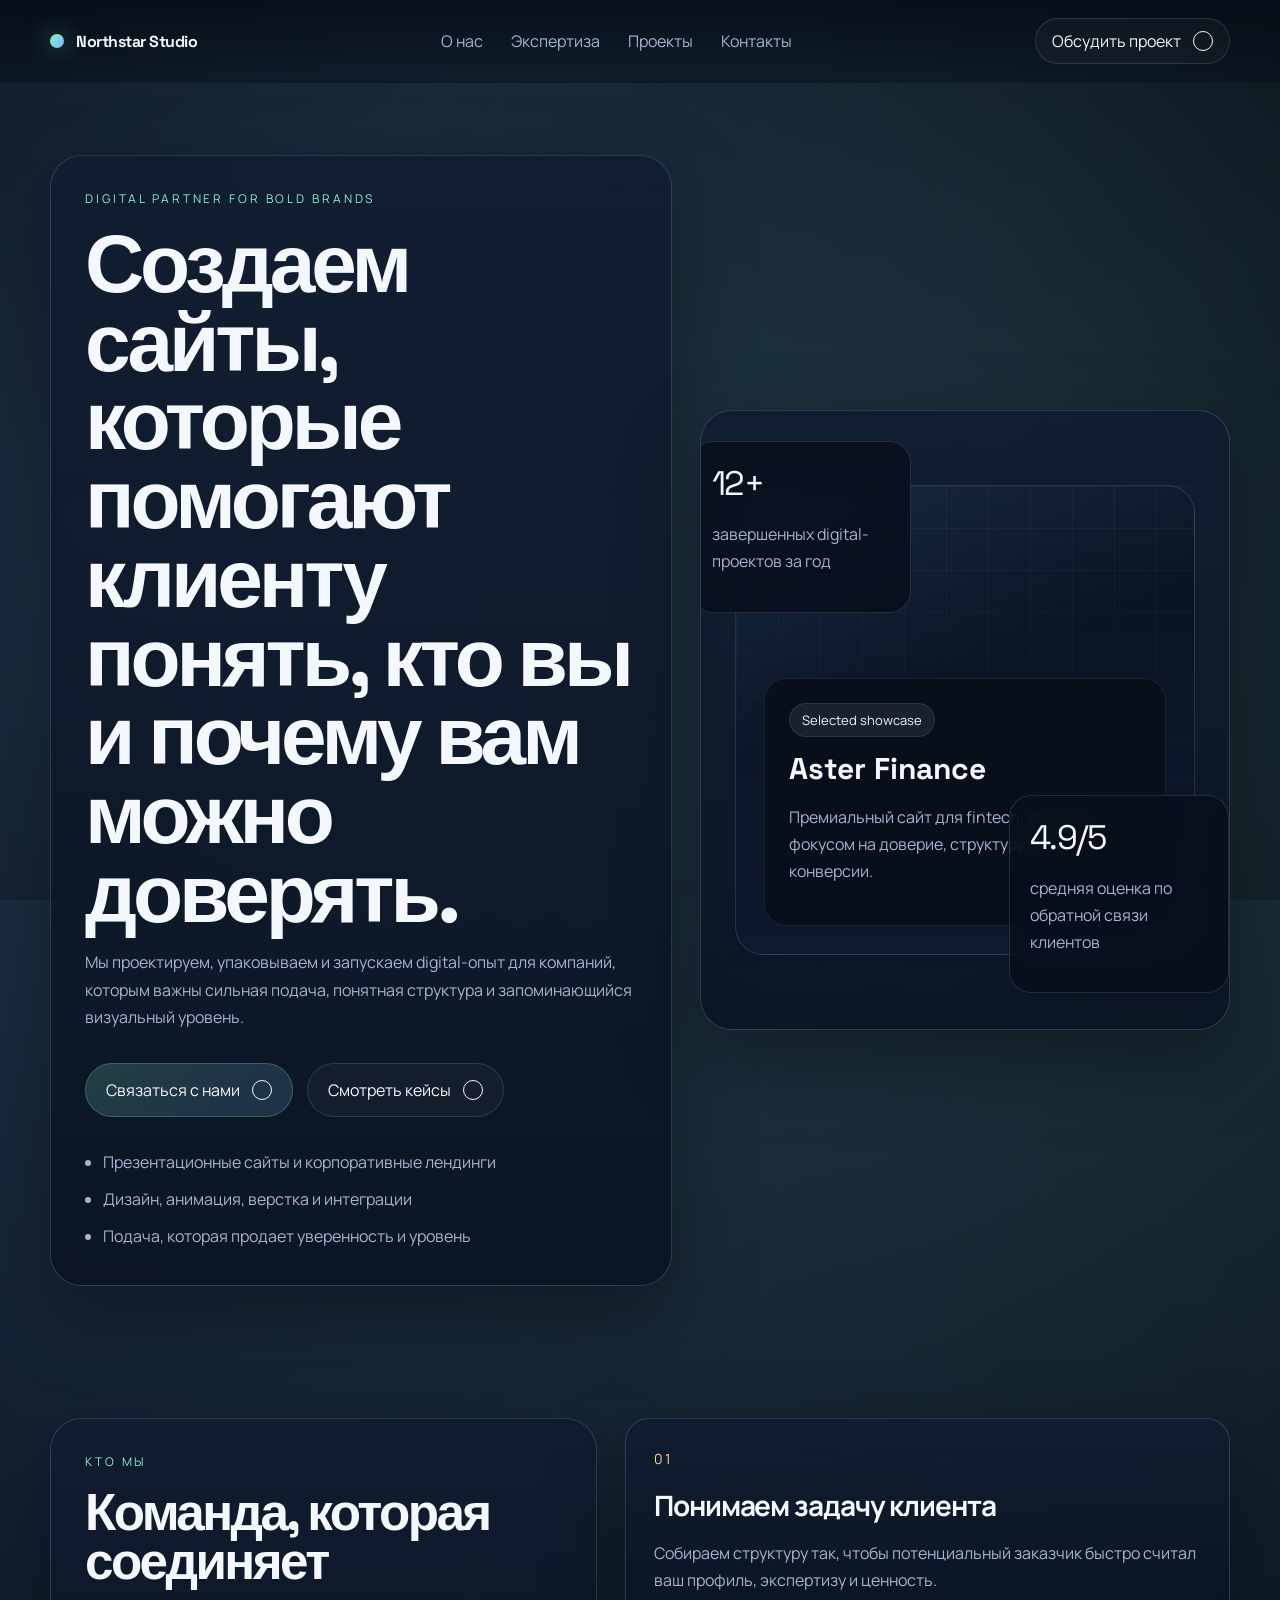
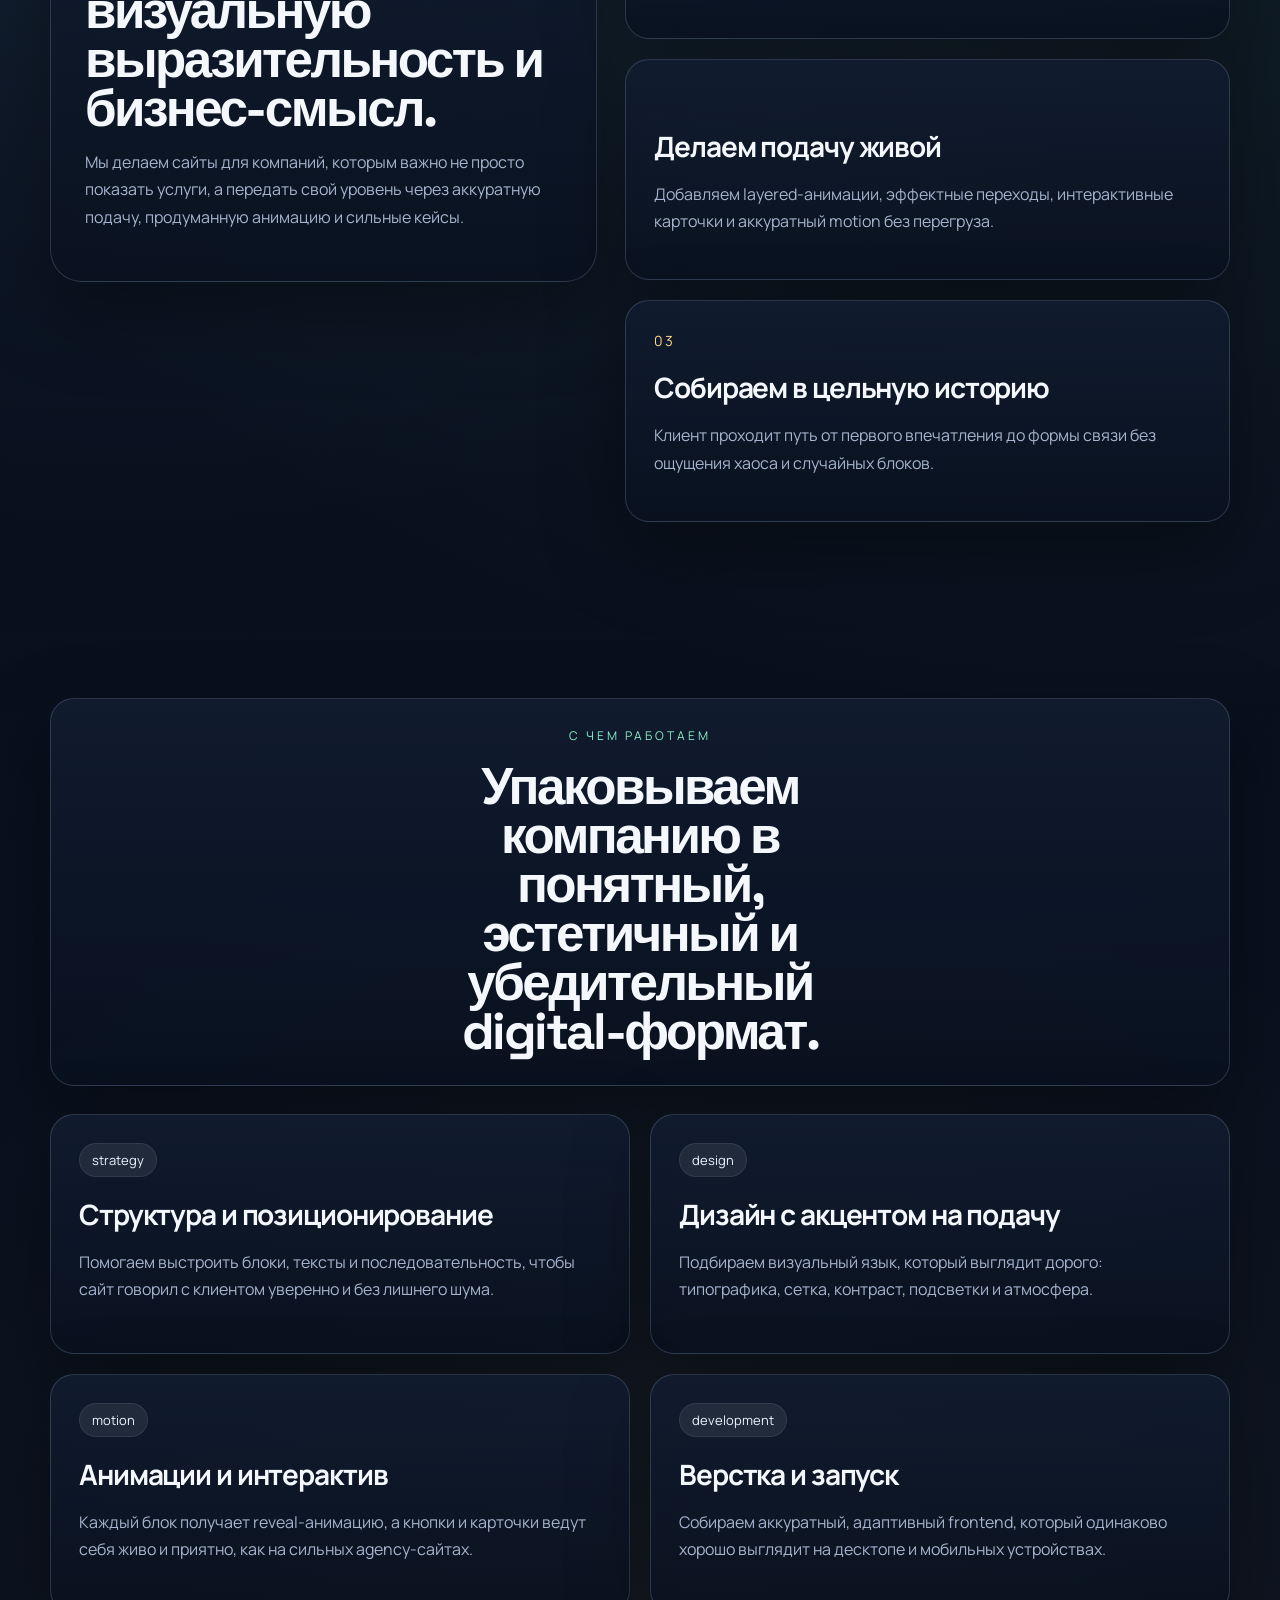
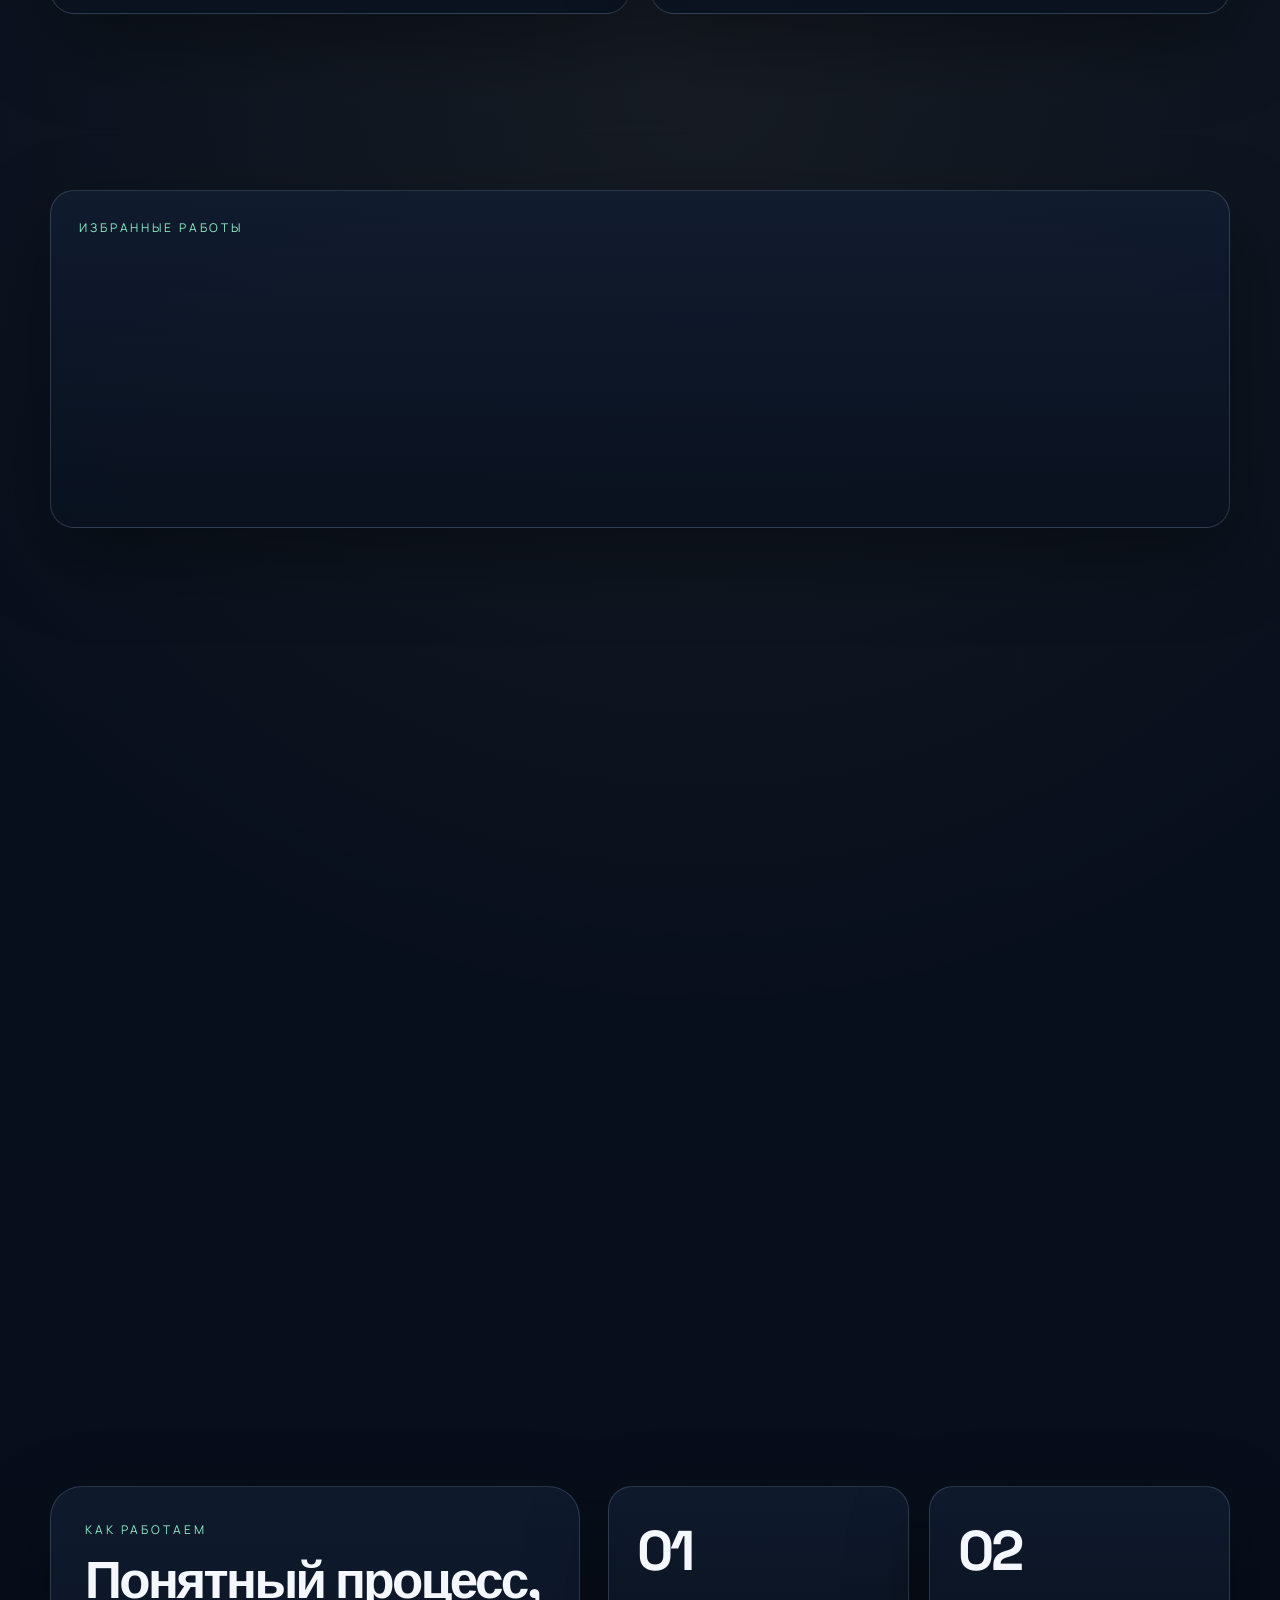
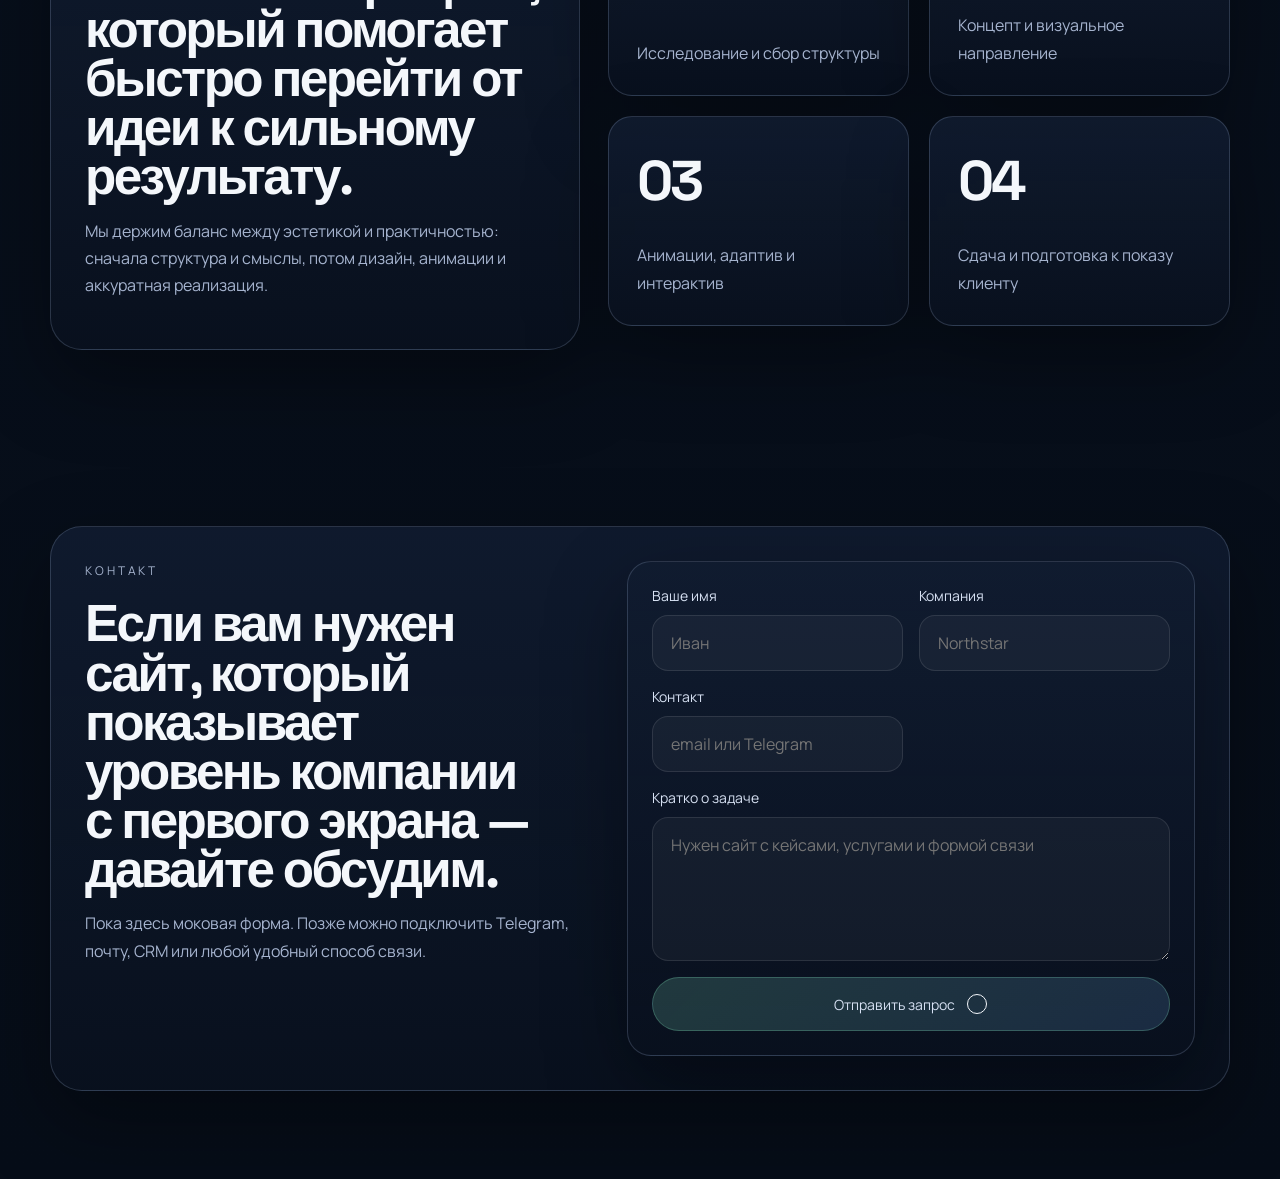
==== index.html @ 5a53875c "Add animated agency landing page" ====
<!doctype html>
<html lang="ru">
  <head>
    <meta charset="UTF-8" />
    <meta name="viewport" content="width=device-width, initial-scale=1.0" />
    <title>Northstar Studio</title>
    <meta
      name="description"
      content="Студия, которая создает сайты и цифровые продукты с упором на эстетику, систему и результат."
    />
    <link rel="preconnect" href="https://fonts.googleapis.com" />
    <link rel="preconnect" href="https://fonts.gstatic.com" crossorigin />
    <link
      href="https://fonts.googleapis.com/css2?family=Manrope:wght@400;500;600;700;800&family=Space+Grotesk:wght@500;700&display=swap"
      rel="stylesheet"
    />
    <link rel="stylesheet" href="styles.css" />
  </head>
  <body>
    <div class="page-shell"></div>

    <header class="site-header">
      <div class="container header-inner">
        <a class="brand" href="#hero">
          <span class="brand-mark"></span>
          <span class="brand-text">Northstar Studio</span>
        </a>

        <nav class="header-nav">
          <a href="#about">О нас</a>
          <a href="#services">Экспертиза</a>
          <a href="#projects">Проекты</a>
          <a href="#contact">Контакты</a>
        </nav>

        <a class="button button-secondary button-small" href="#contact">
          <span>Обсудить проект</span>
          <i aria-hidden="true"></i>
        </a>
      </div>
    </header>

    <main>
      <section class="hero section reveal-section" id="hero">
        <div class="container hero-grid">
          <div class="hero-copy reveal-card">
            <p class="eyebrow reveal-item">digital partner for bold brands</p>
            <h1 class="hero-title reveal-item">
              Создаем сайты, которые помогают клиенту понять, кто вы и почему
              вам можно доверять.
            </h1>
            <p class="hero-text reveal-item">
              Мы проектируем, упаковываем и запускаем digital-опыт для компаний,
              которым важны сильная подача, понятная структура и запоминающийся
              визуальный уровень.
            </p>

            <div class="hero-actions reveal-item">
              <a class="button button-primary" href="#contact">
                <span>Связаться с нами</span>
                <i aria-hidden="true"></i>
              </a>
              <a class="button button-ghost" href="#projects">
                <span>Смотреть кейсы</span>
                <i aria-hidden="true"></i>
              </a>
            </div>

            <ul class="hero-points reveal-item">
              <li>Презентационные сайты и корпоративные лендинги</li>
              <li>Дизайн, анимация, верстка и интеграции</li>
              <li>Подача, которая продает уверенность и уровень</li>
            </ul>
          </div>

          <div class="hero-visual reveal-card">
            <div class="visual-frame visual-main reveal-item floating-card">
              <div class="visual-grid"></div>
              <div class="visual-content">
                <span class="visual-chip">Selected showcase</span>
                <h2>Aster Finance</h2>
                <p>
                  Премиальный сайт для fintech-команды с фокусом на доверие,
                  структуру и рост конверсии.
                </p>
              </div>
            </div>

            <div class="visual-float float-top reveal-item">
              <span>12+</span>
              <p>завершенных digital-проектов за год</p>
            </div>

            <div class="visual-float float-bottom reveal-item">
              <span>4.9/5</span>
              <p>средняя оценка по обратной связи клиентов</p>
            </div>
          </div>
        </div>
      </section>

      <section class="section reveal-section" id="about">
        <div class="container split-section">
          <div class="section-intro reveal-card sticky-card">
            <p class="eyebrow reveal-item">кто мы</p>
            <h2 class="section-title reveal-item">
              Команда, которая соединяет визуальную выразительность и
              бизнес-смысл.
            </h2>
            <p class="section-text reveal-item">
              Мы делаем сайты для компаний, которым важно не просто показать
              услуги, а передать свой уровень через аккуратную подачу,
              продуманную анимацию и сильные кейсы.
            </p>
          </div>

          <div class="stack-list">
            <article class="info-card reveal-card">
              <span class="card-index reveal-item">01</span>
              <h3 class="reveal-item">Понимаем задачу клиента</h3>
              <p class="reveal-item">
                Собираем структуру так, чтобы потенциальный заказчик быстро
                считал ваш профиль, экспертизу и ценность.
              </p>
            </article>

            <article class="info-card reveal-card">
              <span class="card-index reveal-item">02</span>
              <h3 class="reveal-item">Делаем подачу живой</h3>
              <p class="reveal-item">
                Добавляем layered-анимации, эффектные переходы, интерактивные
                карточки и аккуратный motion без перегруза.
              </p>
            </article>

            <article class="info-card reveal-card">
              <span class="card-index reveal-item">03</span>
              <h3 class="reveal-item">Собираем в цельную историю</h3>
              <p class="reveal-item">
                Клиент проходит путь от первого впечатления до формы связи без
                ощущения хаоса и случайных блоков.
              </p>
            </article>
          </div>
        </div>
      </section>

      <section class="section reveal-section" id="services">
        <div class="container">
          <div class="section-heading reveal-card centered-heading">
            <p class="eyebrow reveal-item">с чем работаем</p>
            <h2 class="section-title reveal-item">
              Упаковываем компанию в понятный, эстетичный и убедительный
              digital-формат.
            </h2>
          </div>

          <div class="service-grid">
            <article class="service-card reveal-card">
              <span class="service-tag reveal-item">strategy</span>
              <h3 class="reveal-item">Структура и позиционирование</h3>
              <p class="reveal-item">
                Помогаем выстроить блоки, тексты и последовательность, чтобы
                сайт говорил с клиентом уверенно и без лишнего шума.
              </p>
            </article>

            <article class="service-card reveal-card">
              <span class="service-tag reveal-item">design</span>
              <h3 class="reveal-item">Дизайн с акцентом на подачу</h3>
              <p class="reveal-item">
                Подбираем визуальный язык, который выглядит дорого: типографика,
                сетка, контраст, подсветки и атмосфера.
              </p>
            </article>

            <article class="service-card reveal-card">
              <span class="service-tag reveal-item">motion</span>
              <h3 class="reveal-item">Анимации и интерактив</h3>
              <p class="reveal-item">
                Каждый блок получает reveal-анимацию, а кнопки и карточки ведут
                себя живо и приятно, как на сильных agency-сайтах.
              </p>
            </article>

            <article class="service-card reveal-card">
              <span class="service-tag reveal-item">development</span>
              <h3 class="reveal-item">Верстка и запуск</h3>
              <p class="reveal-item">
                Собираем аккуратный, адаптивный frontend, который одинаково
                хорошо выглядит на десктопе и мобильных устройствах.
              </p>
            </article>
          </div>
        </div>
      </section>

      <section class="section reveal-section" id="projects">
        <div class="container">
          <div class="section-heading reveal-card">
            <p class="eyebrow reveal-item">избранные работы</p>
            <h2 class="section-title reveal-item">
              Несколько примеров того, как может выглядеть ваш digital-портрет.
            </h2>
          </div>

          <div class="projects-grid">
            <article class="project-card reveal-card project-large">
              <div class="project-media gradient-a reveal-item">
                <span class="project-badge">Fintech Platform</span>
              </div>
              <div class="project-copy reveal-item">
                <h3>Aster Finance</h3>
                <p>
                  Корпоративный сайт с акцентом на доверие, инвестиционный
                  статус и премиальное восприятие компании.
                </p>
              </div>
            </article>

            <article class="project-card reveal-card">
              <div class="project-media gradient-b reveal-item">
                <span class="project-badge">Industrial Systems</span>
              </div>
              <div class="project-copy reveal-item">
                <h3>Nordline Tech</h3>
                <p>
                  Лендинг для B2B-команды: услуги, стек, кейсы и форма связи в
                  одной чистой структуре.
                </p>
              </div>
            </article>

            <article class="project-card reveal-card">
              <div class="project-media gradient-c reveal-item">
                <span class="project-badge">Creative Production</span>
              </div>
              <div class="project-copy reveal-item">
                <h3>Frame Atelier</h3>
                <p>
                  Сайт-портфолио со ставкой на визуальный ритм, плавные переходы
                  и выразительную подачу работ.
                </p>
              </div>
            </article>
          </div>
        </div>
      </section>

      <section class="section reveal-section" id="process">
        <div class="container metrics-layout">
          <div class="metrics-copy reveal-card">
            <p class="eyebrow reveal-item">как работаем</p>
            <h2 class="section-title reveal-item">
              Понятный процесс, который помогает быстро перейти от идеи к
              сильному результату.
            </h2>
            <p class="section-text reveal-item">
              Мы держим баланс между эстетикой и практичностью: сначала
              структура и смыслы, потом дизайн, анимации и аккуратная
              реализация.
            </p>
          </div>

          <div class="metrics-grid">
            <article class="metric-card reveal-card">
              <strong class="reveal-item">01</strong>
              <span class="reveal-item">Исследование и сбор структуры</span>
            </article>
            <article class="metric-card reveal-card">
              <strong class="reveal-item">02</strong>
              <span class="reveal-item">Концепт и визуальное направление</span>
            </article>
            <article class="metric-card reveal-card">
              <strong class="reveal-item">03</strong>
              <span class="reveal-item">Анимации, адаптив и интерактив</span>
            </article>
            <article class="metric-card reveal-card">
              <strong class="reveal-item">04</strong>
              <span class="reveal-item"
                >Сдача и подготовка к показу клиенту</span
              >
            </article>
          </div>
        </div>
      </section>

      <section class="section reveal-section" id="contact">
        <div class="container contact-block reveal-card">
          <div class="contact-copy">
            <p class="eyebrow reveal-item">контакт</p>
            <h2 class="section-title reveal-item">
              Если вам нужен сайт, который показывает уровень компании с первого
              экрана — давайте обсудим.
            </h2>
            <p class="section-text reveal-item">
              Пока здесь моковая форма. Позже можно подключить Telegram, почту,
              CRM или любой удобный способ связи.
            </p>
          </div>

          <form class="contact-form reveal-card">
            <label class="reveal-item">
              <span>Ваше имя</span>
              <input type="text" name="name" placeholder="Иван" />
            </label>

            <label class="reveal-item">
              <span>Компания</span>
              <input type="text" name="company" placeholder="Northstar" />
            </label>

            <label class="reveal-item">
              <span>Контакт</span>
              <input
                type="text"
                name="contact"
                placeholder="email или Telegram"
              />
            </label>

            <label class="reveal-item full-width">
              <span>Кратко о задаче</span>
              <textarea
                name="message"
                rows="5"
                placeholder="Нужен сайт с кейсами, услугами и формой связи"
              ></textarea>
            </label>

            <button
              class="button button-primary full-width reveal-item"
              type="submit"
            >
              <span>Отправить запрос</span>
              <i aria-hidden="true"></i>
            </button>
          </form>
        </div>
      </section>
    </main>

    <script src="script.js"></script>
  </body>
</html>
---- styles.css ----
:root {
  --bg: #09111f;
  --bg-soft: rgba(14, 24, 41, 0.7);
  --panel: rgba(11, 19, 34, 0.78);
  --panel-strong: rgba(13, 24, 43, 0.96);
  --line: rgba(196, 214, 255, 0.14);
  --text: #f4f7fb;
  --muted: #a6b4cf;
  --accent: #8af0c6;
  --accent-2: #79b8ff;
  --accent-3: #ffd58a;
  --shadow: 0 30px 80px rgba(0, 0, 0, 0.35);
  --radius-lg: 32px;
  --radius-md: 24px;
  --radius-sm: 18px;
  --container: 1180px;
  --ease: cubic-bezier(0.22, 1, 0.36, 1);
}

* {
  box-sizing: border-box;
}

html {
  scroll-behavior: smooth;
}

body {
  margin: 0;
  min-width: 320px;
  font-family: "Manrope", sans-serif;
  color: var(--text);
  background:
    radial-gradient(
      circle at 10% 10%,
      rgba(121, 184, 255, 0.18),
      transparent 28%
    ),
    radial-gradient(
      circle at 88% 12%,
      rgba(138, 240, 198, 0.12),
      transparent 30%
    ),
    radial-gradient(
      circle at 55% 55%,
      rgba(255, 213, 138, 0.06),
      transparent 28%
    ),
    linear-gradient(180deg, #050b15 0%, #09111f 42%, #060d18 100%);
}

body::before {
  content: "";
  position: fixed;
  inset: 0;
  pointer-events: none;
  background-image:
    linear-gradient(rgba(255, 255, 255, 0.03) 1px, transparent 1px),
    linear-gradient(90deg, rgba(255, 255, 255, 0.03) 1px, transparent 1px);
  background-size: 64px 64px;
  mask-image: radial-gradient(circle at center, black 35%, transparent 85%);
  opacity: 0.22;
}

.page-shell {
  position: fixed;
  inset: 0;
  pointer-events: none;
  background: radial-gradient(
    circle at center,
    transparent 55%,
    rgba(0, 0, 0, 0.18) 100%
  );
}

a {
  color: inherit;
  text-decoration: none;
}

button,
input,
textarea {
  font: inherit;
}

.container {
  width: min(calc(100% - 40px), var(--container));
  margin: 0 auto;
}

.site-header {
  position: sticky;
  top: 0;
  z-index: 20;
  padding: 18px 0;
  backdrop-filter: blur(18px);
  background: linear-gradient(
    180deg,
    rgba(5, 11, 21, 0.8),
    rgba(5, 11, 21, 0.35)
  );
  border-bottom: 1px solid rgba(255, 255, 255, 0.04);
}

.header-inner {
  display: flex;
  align-items: center;
  justify-content: space-between;
  gap: 18px;
}

.brand {
  display: inline-flex;
  align-items: center;
  gap: 12px;
  font-family: "Space Grotesk", sans-serif;
  font-weight: 700;
  letter-spacing: -0.03em;
}

.brand-mark {
  width: 14px;
  height: 14px;
  border-radius: 50%;
  background: linear-gradient(135deg, var(--accent), var(--accent-2));
  box-shadow: 0 0 24px rgba(138, 240, 198, 0.5);
}

.header-nav {
  display: inline-flex;
  gap: 28px;
  color: var(--muted);
}

.header-nav a {
  transition: color 0.3s ease;
}

.header-nav a:hover {
  color: var(--text);
}

.section {
  padding: 88px 0;
}

.hero {
  padding: 72px 0 44px;
}

.hero-grid,
.split-section,
.metrics-layout,
.contact-block {
  display: grid;
  gap: 28px;
}

.hero-grid {
  grid-template-columns: 1.08fr 0.92fr;
  align-items: center;
}

.hero-copy,
.hero-visual,
.section-intro,
.info-card,
.service-card,
.project-card,
.metrics-copy,
.metric-card,
.contact-block,
.contact-form,
.section-heading {
  position: relative;
  overflow: hidden;
  border: 1px solid var(--line);
  background: linear-gradient(
    180deg,
    rgba(17, 28, 48, 0.88),
    rgba(9, 17, 31, 0.82)
  );
  box-shadow: var(--shadow);
}

.hero-copy,
.hero-visual,
.section-intro,
.metrics-copy {
  padding: 34px;
  border-radius: var(--radius-lg);
}

.section-heading,
.info-card,
.service-card,
.project-card,
.metric-card,
.contact-form {
  border-radius: var(--radius-md);
}

.section-heading,
.info-card,
.service-card,
.metric-card {
  padding: 28px;
}

.section-heading {
  margin-bottom: 28px;
}

.eyebrow {
  margin: 0 0 18px;
  color: var(--accent);
  font-size: 12px;
  text-transform: uppercase;
  letter-spacing: 0.24em;
}

.hero-title,
.section-title {
  margin: 0;
  font-family: "Space Grotesk", sans-serif;
  font-weight: 700;
  letter-spacing: -0.05em;
  line-height: 0.96;
}

.hero-title {
  font-size: clamp(42px, 7vw, 82px);
  max-width: 12ch;
}

.section-title {
  font-size: clamp(30px, 4vw, 52px);
  max-width: 14ch;
}

.hero-text,
.section-text,
.project-copy p,
.service-card p,
.info-card p,
.contact-copy p,
.metric-card span,
.visual-content p,
.visual-float p,
.hero-points li {
  color: var(--muted);
  line-height: 1.7;
}

.hero-actions {
  display: flex;
  flex-wrap: wrap;
  gap: 14px;
  margin: 32px 0;
}

.button {
  position: relative;
  display: inline-flex;
  align-items: center;
  justify-content: center;
  gap: 12px;
  min-height: 54px;
  padding: 0 20px;
  border-radius: 999px;
  border: 1px solid rgba(255, 255, 255, 0.12);
  color: var(--text);
  background: rgba(255, 255, 255, 0.02);
  overflow: hidden;
  transition:
    transform 0.45s var(--ease),
    border-color 0.35s ease,
    background 0.35s ease,
    box-shadow 0.45s ease;
}

.button span,
.button i {
  position: relative;
  z-index: 1;
}

.button i {
  width: 20px;
  height: 20px;
  border-radius: 50%;
  border: 1px solid currentColor;
}

.button::before {
  content: "";
  position: absolute;
  inset: 0;
  background: linear-gradient(
    120deg,
    transparent 12%,
    rgba(255, 255, 255, 0.22) 48%,
    transparent 82%
  );
  transform: translateX(-140%);
  transition: transform 0.75s var(--ease);
}

.button::after {
  content: "";
  position: absolute;
  inset: 1px;
  border-radius: inherit;
  background: radial-gradient(
    circle at top left,
    rgba(255, 255, 255, 0.16),
    transparent 40%
  );
  opacity: 0;
  transition: opacity 0.35s ease;
}

.button:hover {
  transform: translateY(-2px) scale(1.01);
  box-shadow: 0 16px 40px rgba(0, 0, 0, 0.28);
}

.button:hover::before {
  transform: translateX(140%);
}

.button:hover::after {
  opacity: 1;
}

.button-primary {
  border-color: rgba(138, 240, 198, 0.24);
  background: linear-gradient(
    135deg,
    rgba(138, 240, 198, 0.18),
    rgba(121, 184, 255, 0.16)
  );
}

.button-secondary,
.button-ghost {
  background: rgba(255, 255, 255, 0.03);
}

.button-small {
  min-height: 46px;
  padding: 0 16px;
}

.hero-points {
  display: grid;
  gap: 10px;
  margin: 0;
  padding-left: 18px;
}

.hero-visual {
  min-height: 620px;
  display: grid;
  place-items: center;
}

.visual-main {
  position: relative;
  width: min(100%, 500px);
  min-height: 470px;
  padding: 24px;
  border-radius: 28px;
  background:
    linear-gradient(160deg, rgba(121, 184, 255, 0.15), transparent 42%),
    linear-gradient(180deg, rgba(8, 15, 29, 0.74), rgba(15, 26, 47, 0.92));
  border: 1px solid rgba(255, 255, 255, 0.12);
}

.visual-grid {
  position: absolute;
  inset: 0;
  background-image:
    linear-gradient(rgba(255, 255, 255, 0.04) 1px, transparent 1px),
    linear-gradient(90deg, rgba(255, 255, 255, 0.04) 1px, transparent 1px);
  background-size: 42px 42px;
  mask-image: linear-gradient(180deg, rgba(0, 0, 0, 0.96), transparent 92%);
}

.visual-content {
  position: absolute;
  left: 28px;
  right: 28px;
  bottom: 28px;
  padding: 24px;
  border-radius: 22px;
  background: rgba(8, 13, 24, 0.78);
  border: 1px solid rgba(255, 255, 255, 0.08);
  backdrop-filter: blur(16px);
}

.visual-content h2 {
  margin: 12px 0 12px;
  font-size: 30px;
  font-family: "Space Grotesk", sans-serif;
}

.visual-chip,
.service-tag,
.project-badge {
  display: inline-flex;
  align-items: center;
  min-height: 34px;
  padding: 0 12px;
  border-radius: 999px;
  background: rgba(255, 255, 255, 0.08);
  border: 1px solid rgba(255, 255, 255, 0.08);
  color: #ebf5ff;
  font-size: 13px;
}

.visual-float {
  position: absolute;
  width: 220px;
  padding: 20px;
  border-radius: 22px;
  border: 1px solid rgba(255, 255, 255, 0.12);
  background: rgba(8, 14, 27, 0.82);
  backdrop-filter: blur(18px);
}

.visual-float span {
  display: block;
  margin-bottom: 8px;
  font-family: "Space Grotesk", sans-serif;
  font-size: 34px;
  letter-spacing: -0.05em;
}

.float-top {
  top: 30px;
  left: -10px;
}

.float-bottom {
  right: 0;
  bottom: 36px;
}

.floating-card {
  animation: drift 7s ease-in-out infinite;
}

.float-top,
.float-bottom {
  animation: drift 8s ease-in-out infinite;
}

.float-bottom {
  animation-delay: -2.5s;
}

@keyframes drift {
  0%,
  100% {
    transform: translateY(0px);
  }
  50% {
    transform: translateY(-12px);
  }
}

.split-section {
  grid-template-columns: 0.95fr 1.05fr;
  align-items: start;
}

.sticky-card {
  position: sticky;
  top: 110px;
}

.stack-list,
.service-grid,
.projects-grid,
.metrics-grid {
  display: grid;
  gap: 20px;
}

.stack-list,
.metrics-grid {
  grid-template-columns: 1fr;
}

.card-index {
  display: inline-block;
  margin-bottom: 18px;
  color: var(--accent-3);
  font-size: 14px;
  letter-spacing: 0.14em;
}

.info-card h3,
.service-card h3,
.project-copy h3 {
  margin: 0 0 10px;
  font-size: 28px;
  letter-spacing: -0.04em;
}

.centered-heading {
  text-align: center;
}

.centered-heading .section-title {
  margin-inline: auto;
}

.service-grid {
  grid-template-columns: repeat(2, minmax(0, 1fr));
}

.service-card {
  min-height: 240px;
}

.service-tag {
  margin-bottom: 18px;
}

.projects-grid {
  grid-template-columns: 1.2fr 0.8fr 0.8fr;
}

.project-card {
  padding: 18px;
}

.project-large {
  grid-row: span 2;
}

.project-media {
  position: relative;
  min-height: 250px;
  border-radius: 22px;
  border: 1px solid rgba(255, 255, 255, 0.08);
  overflow: hidden;
}

.project-large .project-media {
  min-height: 540px;
}

.project-media::before,
.project-media::after {
  content: "";
  position: absolute;
  border-radius: 50%;
  filter: blur(12px);
}

.project-media::before {
  width: 200px;
  height: 200px;
  top: 12%;
  left: 12%;
  background: rgba(255, 255, 255, 0.18);
}

.project-media::after {
  width: 160px;
  height: 160px;
  right: 8%;
  bottom: 12%;
  background: rgba(255, 255, 255, 0.12);
}

.gradient-a {
  background: linear-gradient(135deg, #254d7b, #1f9d8e 54%, #09111f);
}

.gradient-b {
  background: linear-gradient(135deg, #6b4fbf, #2a436e 56%, #0d1525);
}

.gradient-c {
  background: linear-gradient(135deg, #8b5e34, #934a61 58%, #15111e);
}

.project-badge {
  position: absolute;
  left: 18px;
  bottom: 18px;
}

.project-copy {
  padding: 18px 8px 6px;
}

.metrics-layout {
  grid-template-columns: 0.92fr 1.08fr;
  align-items: start;
}

.metrics-grid {
  grid-template-columns: repeat(2, minmax(0, 1fr));
}

.metric-card {
  min-height: 210px;
  display: flex;
  flex-direction: column;
  justify-content: space-between;
}

.metric-card strong {
  font-family: "Space Grotesk", sans-serif;
  font-size: 56px;
  letter-spacing: -0.05em;
}

.contact-block {
  grid-template-columns: 0.95fr 1.05fr;
  padding: 34px;
  border-radius: var(--radius-lg);
}

.contact-form {
  display: grid;
  grid-template-columns: repeat(2, minmax(0, 1fr));
  gap: 16px;
  padding: 24px;
}

.contact-form label {
  display: grid;
  gap: 10px;
}

.contact-form span {
  color: #d7e1f3;
  font-size: 14px;
}

.contact-form input,
.contact-form textarea {
  width: 100%;
  border: 1px solid rgba(255, 255, 255, 0.1);
  border-radius: 16px;
  padding: 16px 18px;
  color: var(--text);
  background: rgba(255, 255, 255, 0.04);
  outline: none;
  transition:
    border-color 0.25s ease,
    background 0.25s ease,
    transform 0.25s ease;
}

.contact-form input:focus,
.contact-form textarea:focus {
  border-color: rgba(138, 240, 198, 0.42);
  background: rgba(255, 255, 255, 0.06);
  transform: translateY(-1px);
}

.full-width {
  grid-column: 1 / -1;
}

.reveal-card,
.reveal-item {
  opacity: 0;
  transform: translateY(36px) scale(0.985);
  transition:
    opacity 0.9s var(--ease),
    transform 0.9s var(--ease),
    border-color 0.4s ease,
    background 0.4s ease;
}

.reveal-item {
  transition-duration: 1s;
}

.reveal-card.is-visible,
.reveal-item.is-visible {
  opacity: 1;
  transform: translateY(0) scale(1);
}

.reveal-card.is-visible {
  border-color: rgba(196, 214, 255, 0.18);
}

.reveal-card:nth-child(2) {
  transition-delay: 0.08s;
}
.reveal-card:nth-child(3) {
  transition-delay: 0.16s;
}
.reveal-card:nth-child(4) {
  transition-delay: 0.24s;
}

.reveal-section .reveal-item:nth-child(1) {
  transition-delay: 0.04s;
}
.reveal-section .reveal-item:nth-child(2) {
  transition-delay: 0.12s;
}
.reveal-section .reveal-item:nth-child(3) {
  transition-delay: 0.2s;
}
.reveal-section .reveal-item:nth-child(4) {
  transition-delay: 0.28s;
}
.reveal-section .reveal-item:nth-child(5) {
  transition-delay: 0.36s;
}

@media (max-width: 1080px) {
  .hero-grid,
  .split-section,
  .metrics-layout,
  .contact-block,
  .projects-grid {
    grid-template-columns: 1fr;
  }

  .project-large {
    grid-row: auto;
  }

  .project-large .project-media {
    min-height: 340px;
  }

  .sticky-card {
    position: static;
  }
}

@media (max-width: 820px) {
  .header-nav {
    display: none;
  }

  .site-header {
    padding: 14px 0;
  }

  .hero,
  .section {
    padding: 68px 0;
  }

  .hero-copy,
  .hero-visual,
  .section-intro,
  .metrics-copy,
  .contact-block {
    padding: 24px;
  }

  .hero-visual {
    min-height: 520px;
  }

  .float-top,
  .float-bottom {
    position: absolute;
    width: 190px;
  }

  .service-grid,
  .metrics-grid,
  .contact-form {
    grid-template-columns: 1fr;
  }
}

@media (max-width: 560px) {
  .container {
    width: min(calc(100% - 24px), var(--container));
  }

  .brand-text {
    font-size: 14px;
  }

  .button-small {
    display: none;
  }

  .hero-title {
    max-width: none;
    font-size: clamp(38px, 12vw, 64px);
  }

  .section-title {
    max-width: none;
  }

  .hero-visual {
    min-height: 480px;
  }

  .visual-main {
    min-height: 380px;
  }

  .visual-content h2,
  .info-card h3,
  .service-card h3,
  .project-copy h3 {
    font-size: 24px;
  }

  .visual-float {
    width: 170px;
    padding: 16px;
  }

  .visual-float span,
  .metric-card strong {
    font-size: 34px;
  }

  .contact-block {
    padding: 20px;
  }
}
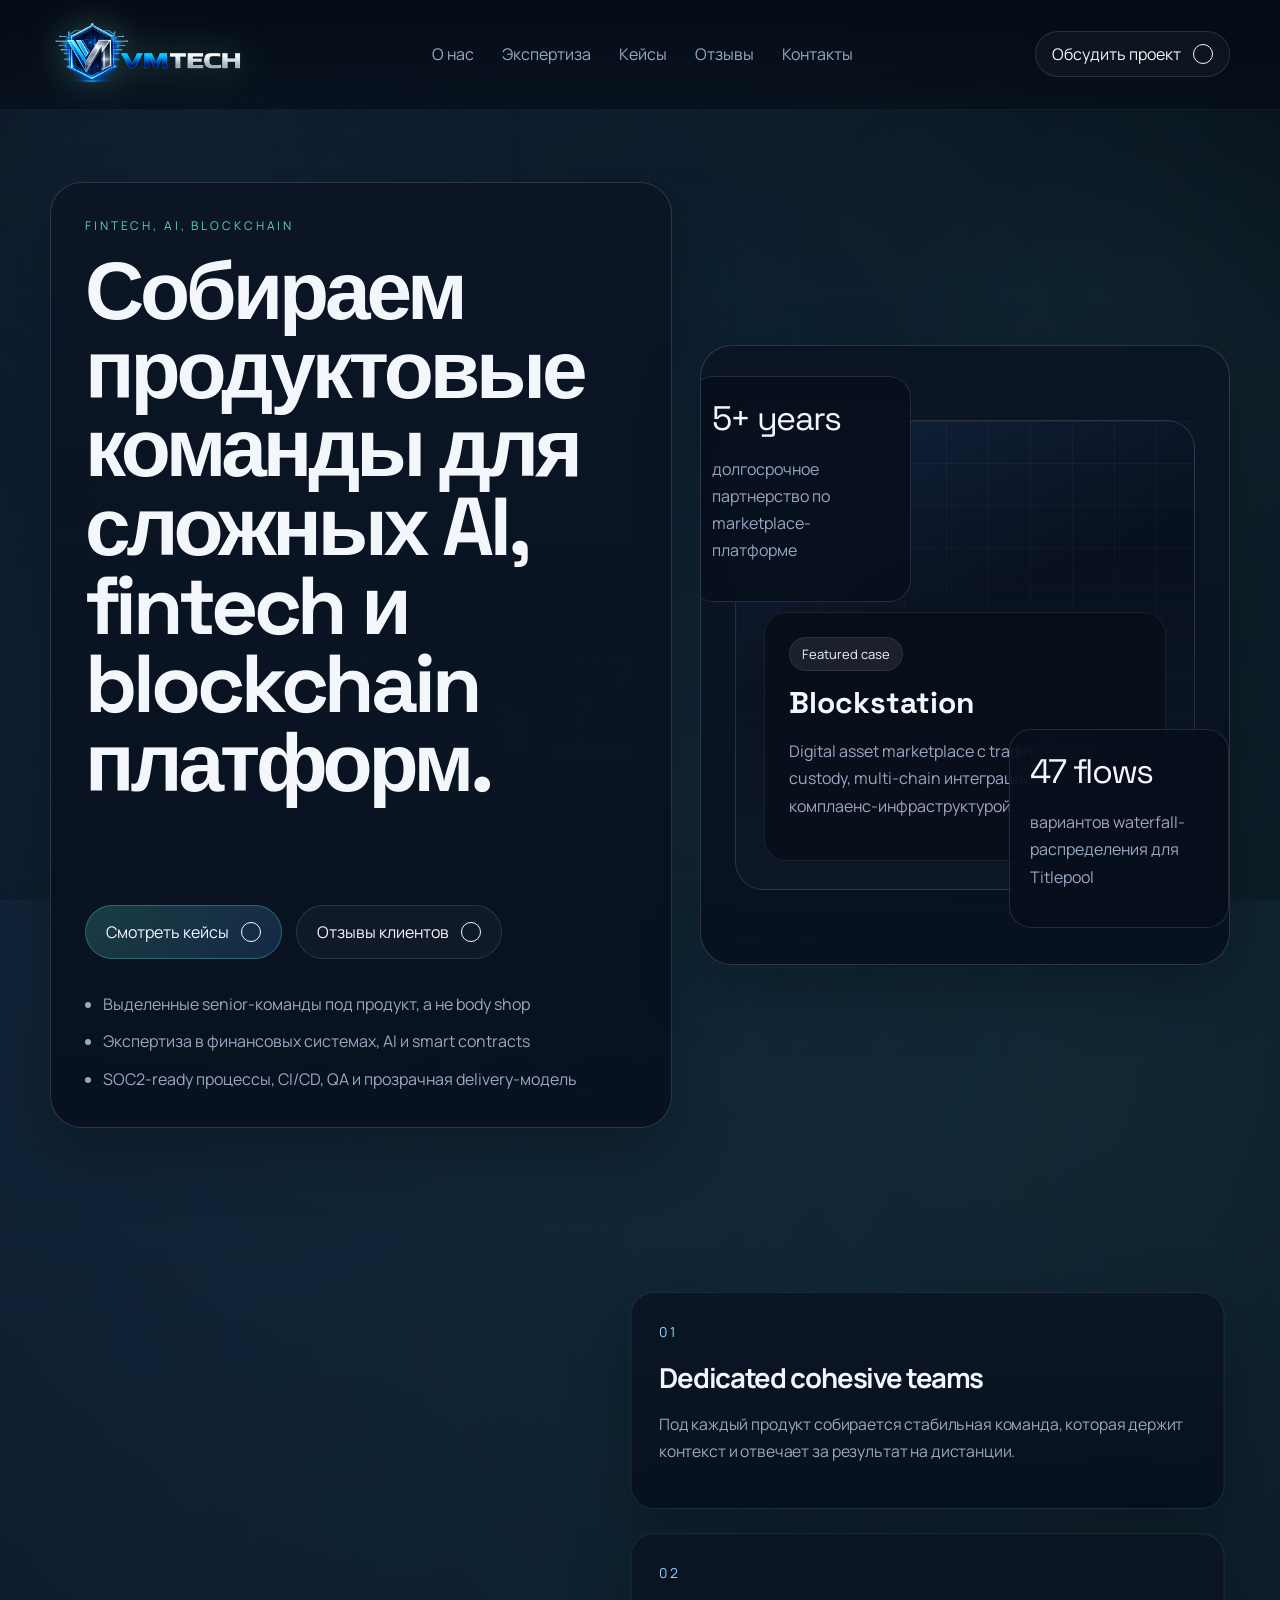
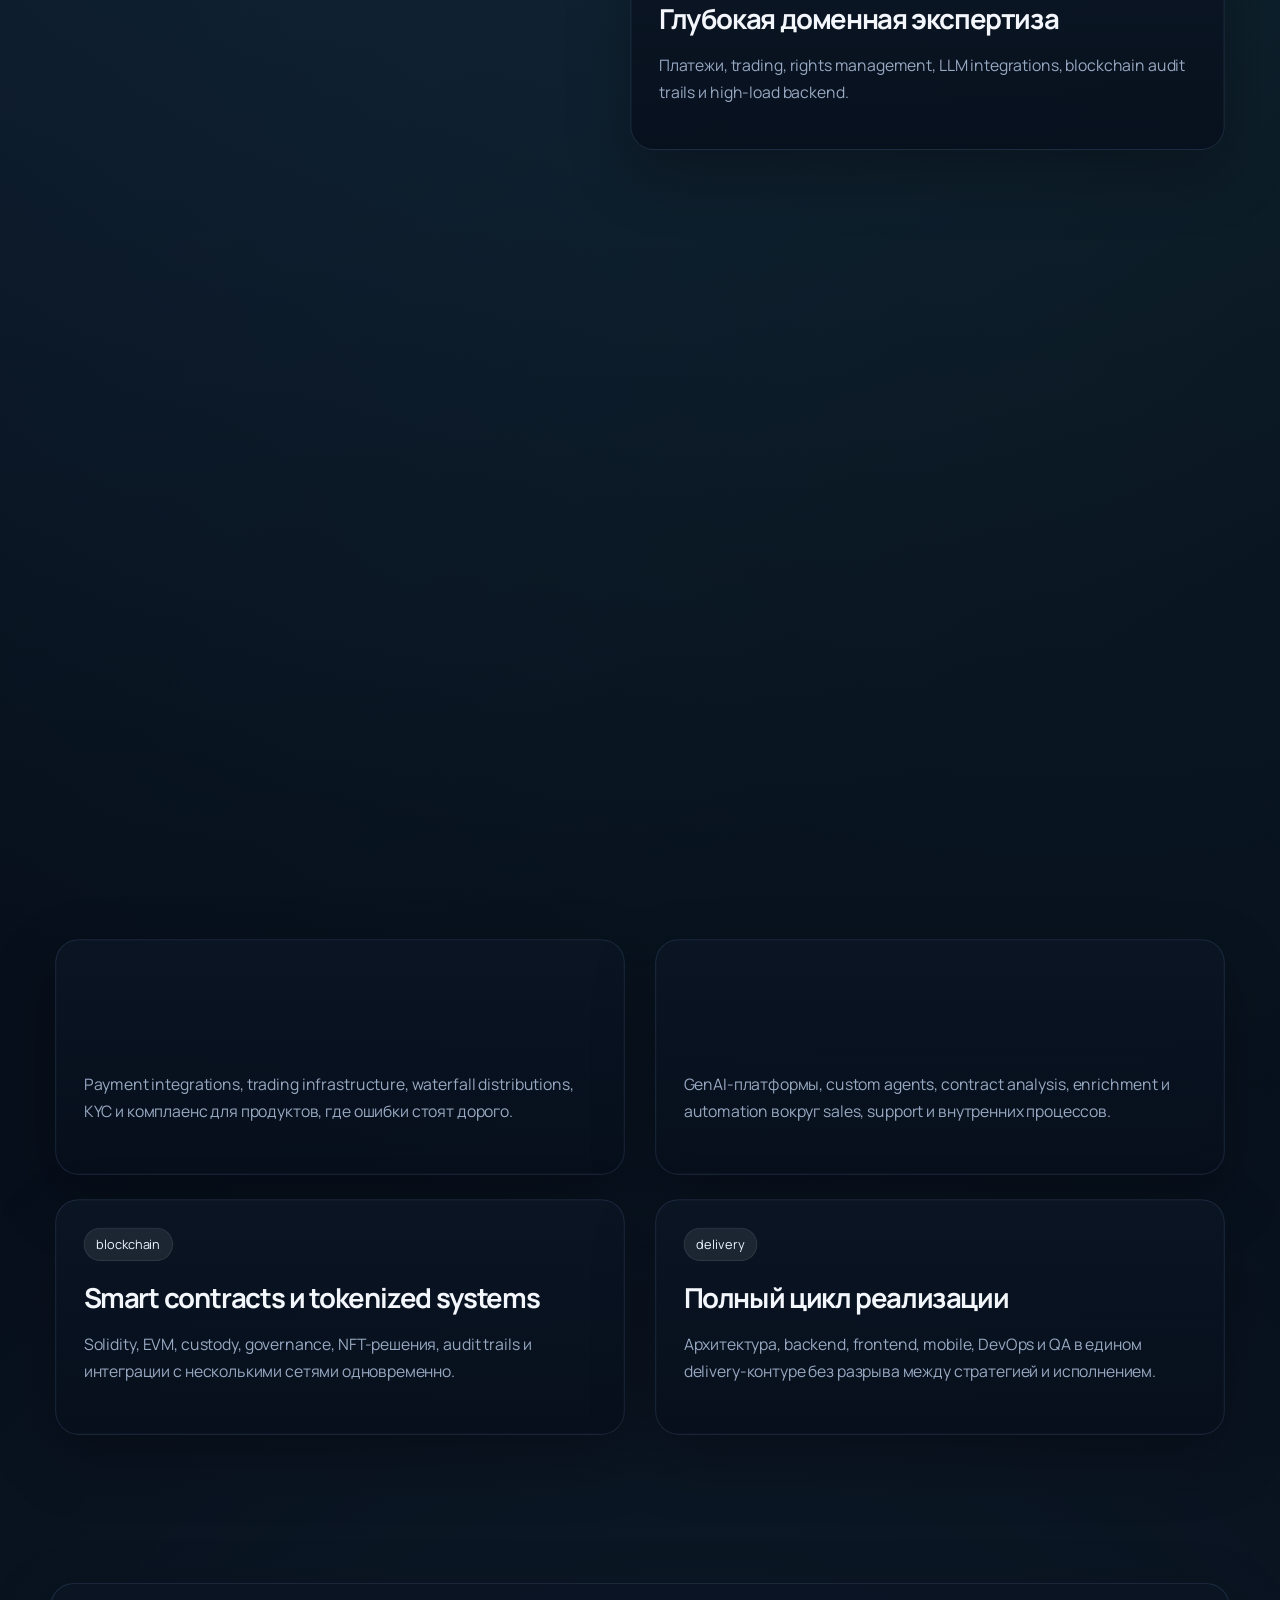
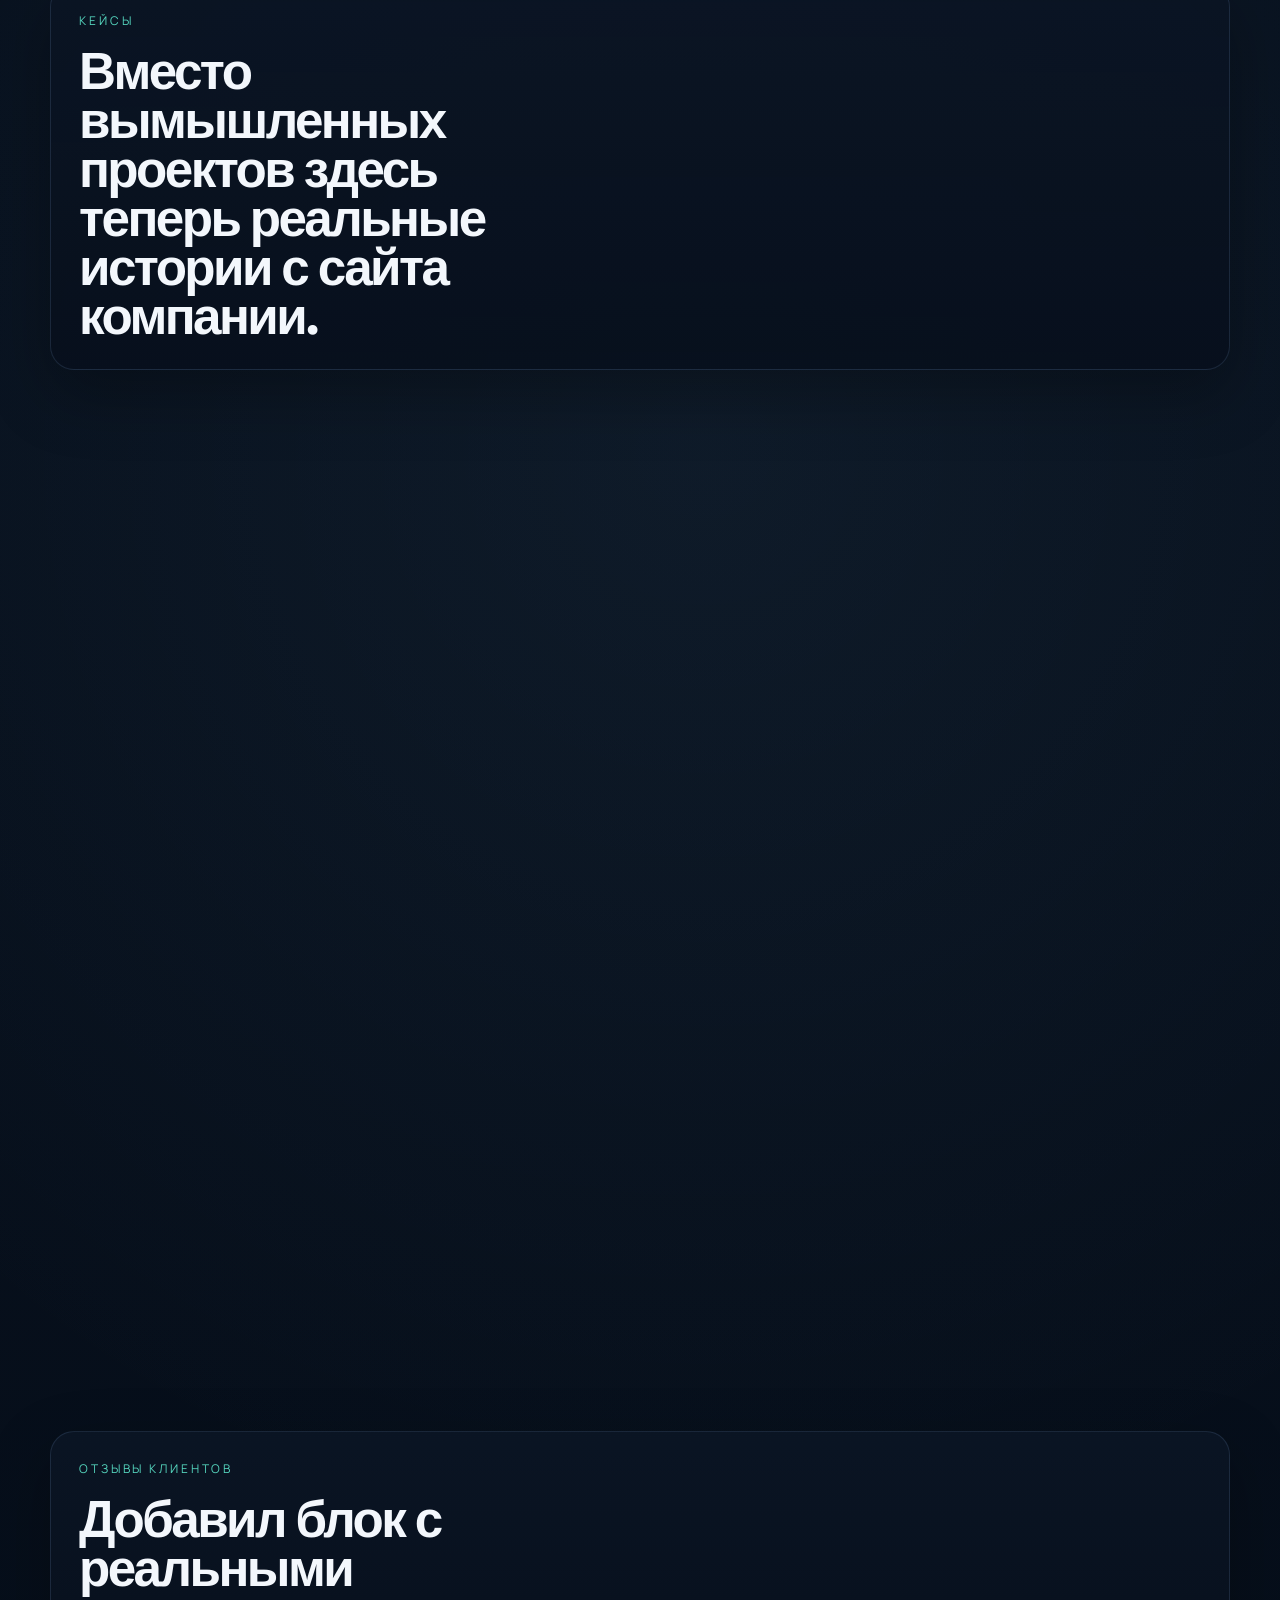
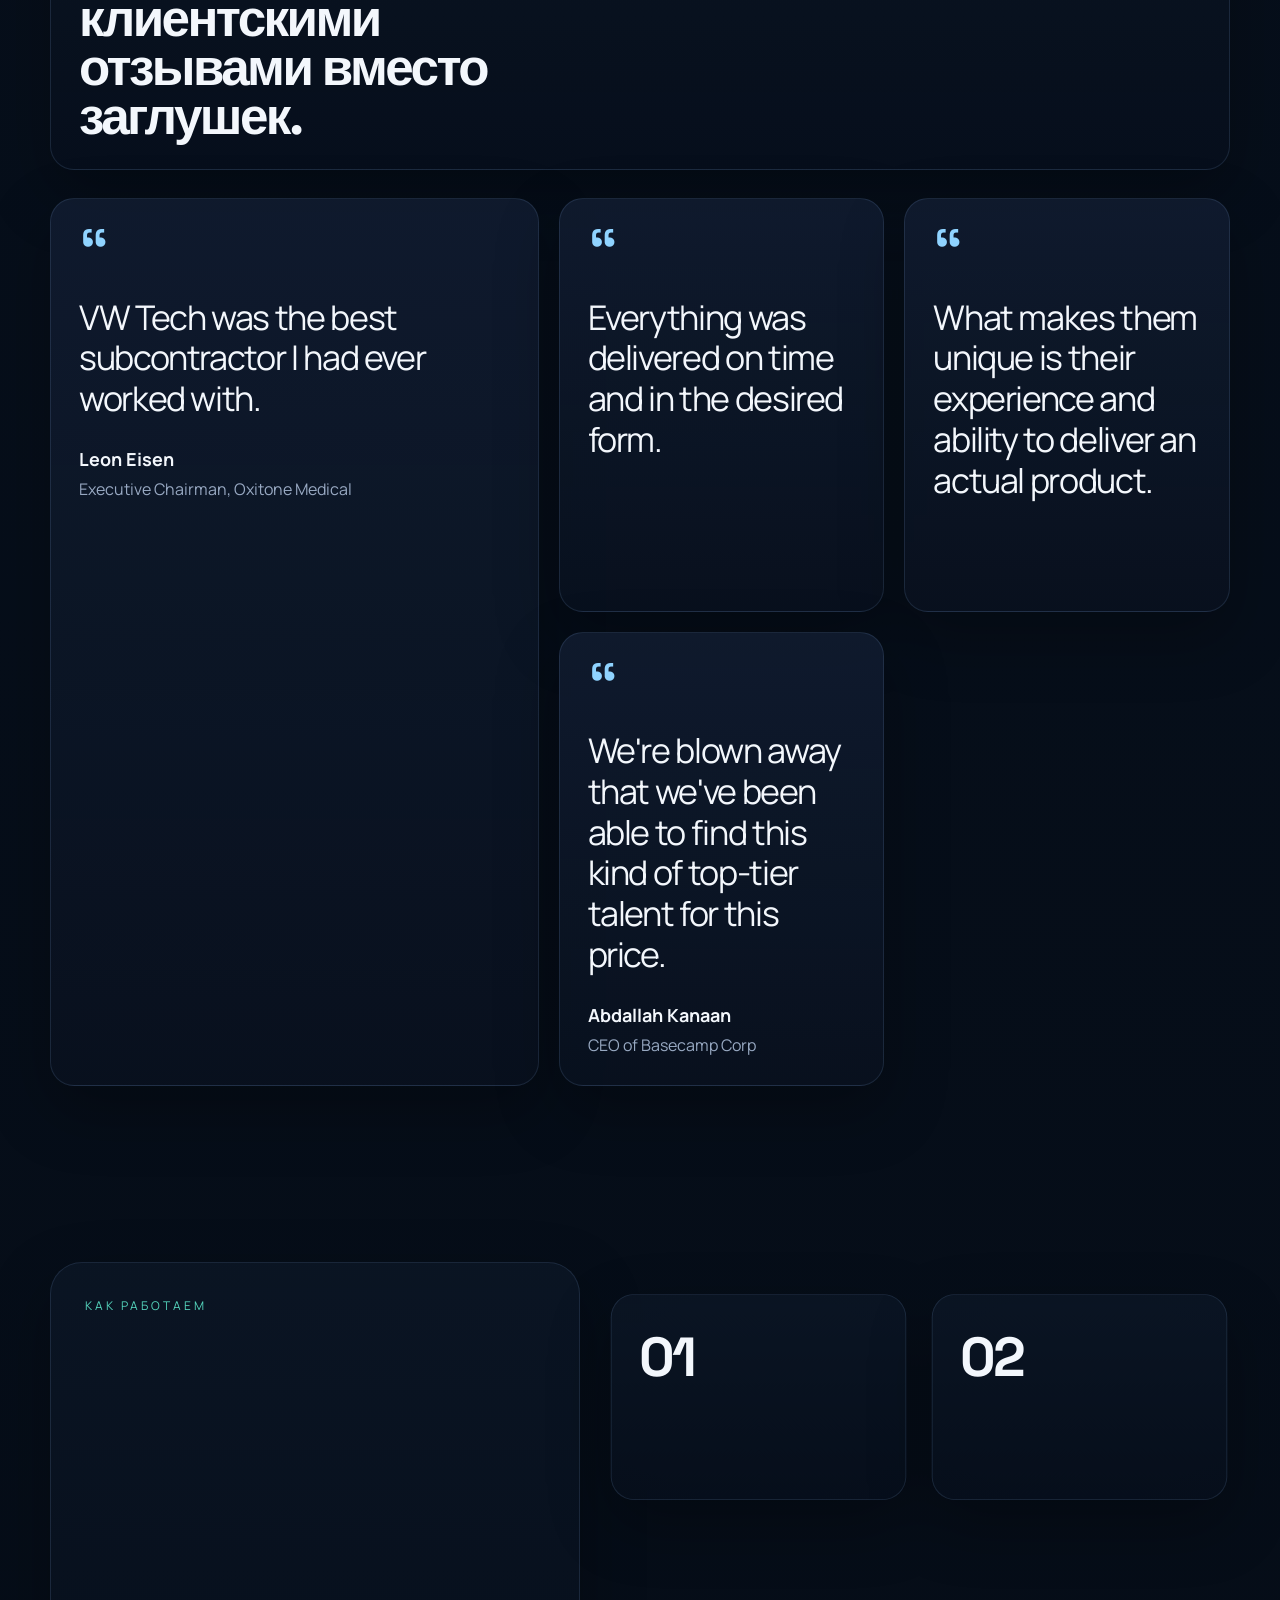
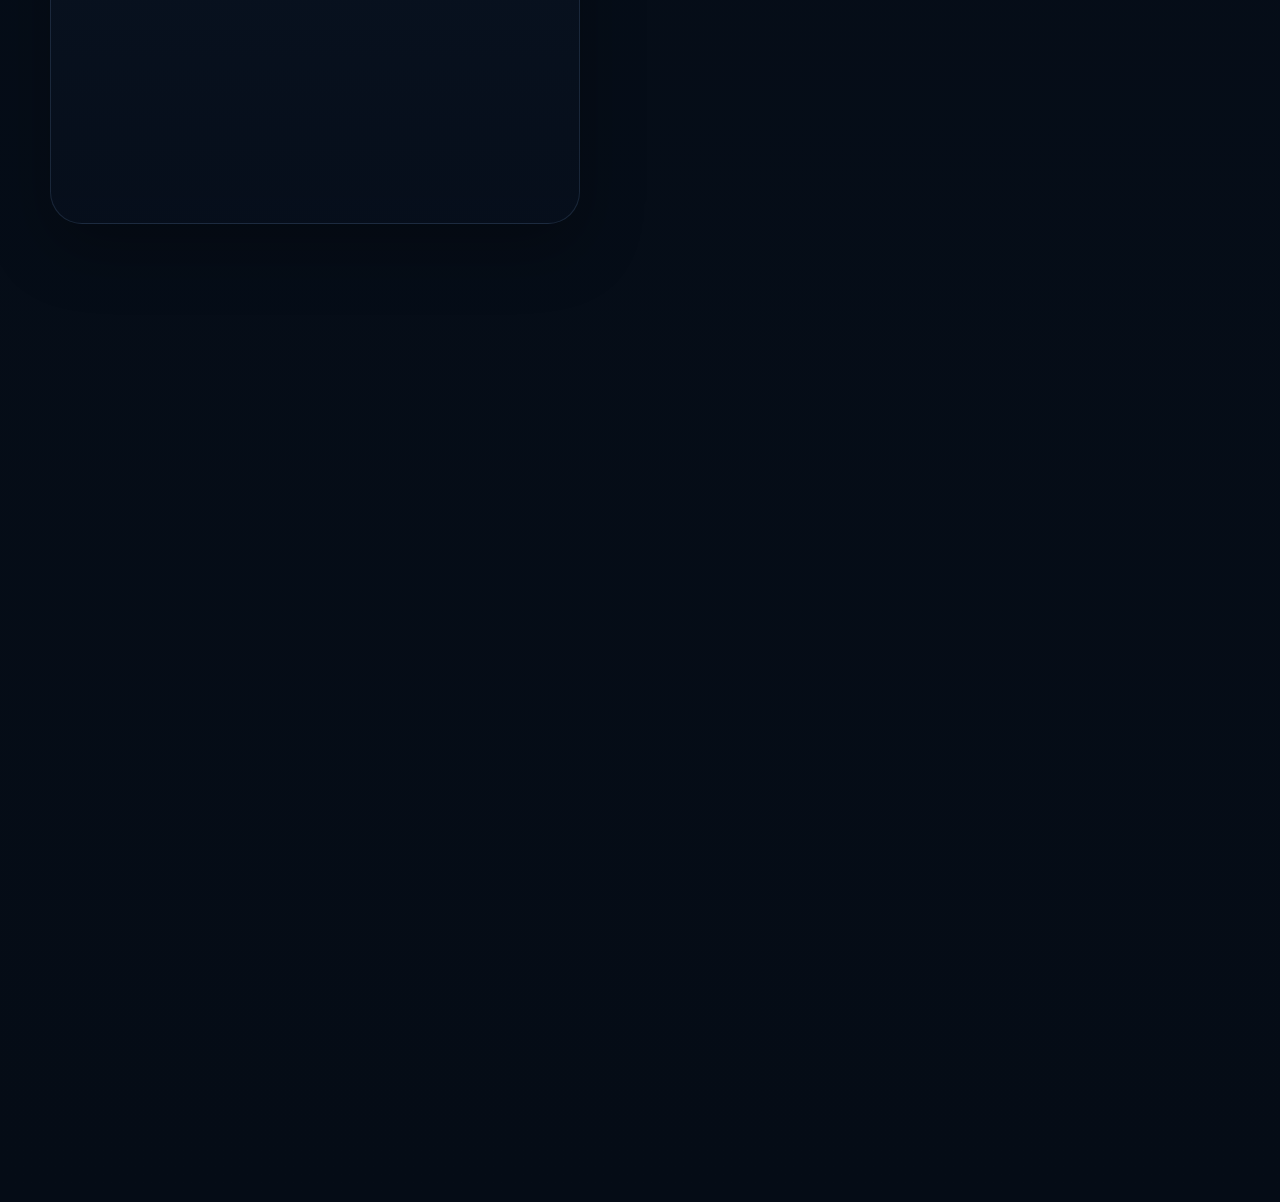
==== commit 27244baf: "Replace mock preview content with VW Tech case studies" ====
--- a/index.html
+++ b/index.html
@@ -3,10 +3,11 @@
   <head>
     <meta charset="UTF-8" />
     <meta name="viewport" content="width=device-width, initial-scale=1.0" />
-    <title>Northstar Studio</title>
+    <link rel="icon" type="image/png" href="image/logo-short.png?v=2" />
+    <title>VW Tech Preview</title>
     <meta
       name="description"
-      content="Студия, которая создает сайты и цифровые продукты с упором на эстетику, систему и результат."
+      content="Preview-лендинг VW Tech с реальными кейсами, доменной экспертизой и отзывами клиентов."
     />
     <link rel="preconnect" href="https://fonts.googleapis.com" />
     <link rel="preconnect" href="https://fonts.gstatic.com" crossorigin />
@@ -18,18 +19,25 @@
   </head>
   <body>
     <div class="page-shell"></div>
+    <div class="background-scene" aria-hidden="true">
+      <div class="aurora aurora-one"></div>
+      <div class="aurora aurora-two"></div>
+      <div class="aurora aurora-three"></div>
+      <div class="grid-glow"></div>
+      <div class="noise-layer"></div>
+    </div>
 
     <header class="site-header">
       <div class="container header-inner">
         <a class="brand" href="#hero">
-          <span class="brand-mark"></span>
-          <span class="brand-text">Northstar Studio</span>
+          <img class="brand-mark" src="image/logo.png" alt="VW Tech logo" />
         </a>
 
         <nav class="header-nav">
           <a href="#about">О нас</a>
           <a href="#services">Экспертиза</a>
-          <a href="#projects">Проекты</a>
+          <a href="#projects">Кейсы</a>
+          <a href="#reviews">Отзывы</a>
           <a href="#contact">Контакты</a>
         </nav>
 
@@ -44,32 +52,33 @@
       <section class="hero section reveal-section" id="hero">
         <div class="container hero-grid">
           <div class="hero-copy reveal-card">
-            <p class="eyebrow reveal-item">digital partner for bold brands</p>
+            <p class="eyebrow reveal-item">fintech, ai, blockchain</p>
             <h1 class="hero-title reveal-item">
-              Создаем сайты, которые помогают клиенту понять, кто вы и почему
-              вам можно доверять.
+              Собираем продуктовые команды для сложных AI, fintech и blockchain
+              платформ.
             </h1>
             <p class="hero-text reveal-item">
-              Мы проектируем, упаковываем и запускаем digital-опыт для компаний,
-              которым важны сильная подача, понятная структура и запоминающийся
-              визуальный уровень.
+              Это уже не моковый лендинг: ниже собраны реальные направления,
+              кейсы и отзывы, адаптированные для этого preview-проекта.
             </p>
 
             <div class="hero-actions reveal-item">
-              <a class="button button-primary" href="#contact">
-                <span>Связаться с нами</span>
-                <i aria-hidden="true"></i>
-              </a>
-              <a class="button button-ghost" href="#projects">
+              <a class="button button-primary" href="#projects">
                 <span>Смотреть кейсы</span>
                 <i aria-hidden="true"></i>
               </a>
+              <a class="button button-ghost" href="#reviews">
+                <span>Отзывы клиентов</span>
+                <i aria-hidden="true"></i>
+              </a>
             </div>
 
             <ul class="hero-points reveal-item">
-              <li>Презентационные сайты и корпоративные лендинги</li>
-              <li>Дизайн, анимация, верстка и интеграции</li>
-              <li>Подача, которая продает уверенность и уровень</li>
+              <li>Выделенные senior-команды под продукт, а не body shop</li>
+              <li>Экспертиза в финансовых системах, AI и smart contracts</li>
+              <li>
+                SOC2-ready процессы, CI/CD, QA и прозрачная delivery-модель
+              </li>
             </ul>
           </div>
 
@@ -77,23 +86,23 @@
             <div class="visual-frame visual-main reveal-item floating-card">
               <div class="visual-grid"></div>
               <div class="visual-content">
-                <span class="visual-chip">Selected showcase</span>
-                <h2>Aster Finance</h2>
+                <span class="visual-chip">Featured case</span>
+                <h2>Blockstation</h2>
                 <p>
-                  Премиальный сайт для fintech-команды с фокусом на доверие,
-                  структуру и рост конверсии.
+                  Digital asset marketplace с trading engine, custody,
+                  multi-chain интеграцией и комплаенс-инфраструктурой.
                 </p>
               </div>
             </div>
 
             <div class="visual-float float-top reveal-item">
-              <span>12+</span>
-              <p>завершенных digital-проектов за год</p>
+              <span>5+ years</span>
+              <p>долгосрочное партнерство по marketplace-платформе</p>
             </div>
 
             <div class="visual-float float-bottom reveal-item">
-              <span>4.9/5</span>
-              <p>средняя оценка по обратной связи клиентов</p>
+              <span>47 flows</span>
+              <p>вариантов waterfall-распределения для Titlepool</p>
             </div>
           </div>
         </div>
@@ -104,41 +113,41 @@
           <div class="section-intro reveal-card sticky-card">
             <p class="eyebrow reveal-item">кто мы</p>
             <h2 class="section-title reveal-item">
-              Команда, которая соединяет визуальную выразительность и
-              бизнес-смысл.
+              Команда, которая делает production-ready платформы, а не просто
+              красивые экраны.
             </h2>
             <p class="section-text reveal-item">
-              Мы делаем сайты для компаний, которым важно не просто показать
-              услуги, а передать свой уровень через аккуратную подачу,
-              продуманную анимацию и сильные кейсы.
+              VW Tech строит продукты end-to-end: от discovery и архитектуры до
+              поддержки, compliance, data pipelines и развития функциональности
+              после запуска.
             </p>
           </div>
 
           <div class="stack-list">
             <article class="info-card reveal-card">
               <span class="card-index reveal-item">01</span>
-              <h3 class="reveal-item">Понимаем задачу клиента</h3>
-              <p class="reveal-item">
-                Собираем структуру так, чтобы потенциальный заказчик быстро
-                считал ваш профиль, экспертизу и ценность.
+              <h3 class="reveal-item">Dedicated cohesive teams</h3>
+              <p class="reveal-item">
+                Под каждый продукт собирается стабильная команда, которая держит
+                контекст и отвечает за результат на дистанции.
               </p>
             </article>
 
             <article class="info-card reveal-card">
               <span class="card-index reveal-item">02</span>
-              <h3 class="reveal-item">Делаем подачу живой</h3>
-              <p class="reveal-item">
-                Добавляем layered-анимации, эффектные переходы, интерактивные
-                карточки и аккуратный motion без перегруза.
+              <h3 class="reveal-item">Глубокая доменная экспертиза</h3>
+              <p class="reveal-item">
+                Платежи, trading, rights management, LLM integrations,
+                blockchain audit trails и high-load backend.
               </p>
             </article>
 
             <article class="info-card reveal-card">
               <span class="card-index reveal-item">03</span>
-              <h3 class="reveal-item">Собираем в цельную историю</h3>
-              <p class="reveal-item">
-                Клиент проходит путь от первого впечатления до формы связи без
-                ощущения хаоса и случайных блоков.
+              <h3 class="reveal-item">Enterprise-процессы</h3>
+              <p class="reveal-item">
+                Source control, CI/CD, automated testing, QA, monitoring и
+                security-подход, необходимый для серьезных B2B-продуктов.
               </p>
             </article>
           </div>
@@ -148,47 +157,48 @@
       <section class="section reveal-section" id="services">
         <div class="container">
           <div class="section-heading reveal-card centered-heading">
-            <p class="eyebrow reveal-item">с чем работаем</p>
-            <h2 class="section-title reveal-item">
-              Упаковываем компанию в понятный, эстетичный и убедительный
-              digital-формат.
+            <p class="eyebrow reveal-item">направления</p>
+            <h2 class="section-title reveal-item">
+              Наполнение здесь теперь опирается на реальные доменные области VW
+              Tech.
             </h2>
           </div>
 
           <div class="service-grid">
             <article class="service-card reveal-card">
-              <span class="service-tag reveal-item">strategy</span>
-              <h3 class="reveal-item">Структура и позиционирование</h3>
-              <p class="reveal-item">
-                Помогаем выстроить блоки, тексты и последовательность, чтобы
-                сайт говорил с клиентом уверенно и без лишнего шума.
+              <span class="service-tag reveal-item">fintech</span>
+              <h3 class="reveal-item">Платежи и финансовые системы</h3>
+              <p class="reveal-item">
+                Payment integrations, trading infrastructure, waterfall
+                distributions, KYC и комплаенс для продуктов, где ошибки стоят
+                дорого.
               </p>
             </article>
 
             <article class="service-card reveal-card">
-              <span class="service-tag reveal-item">design</span>
-              <h3 class="reveal-item">Дизайн с акцентом на подачу</h3>
-              <p class="reveal-item">
-                Подбираем визуальный язык, который выглядит дорого: типографика,
-                сетка, контраст, подсветки и атмосфера.
+              <span class="service-tag reveal-item">ai integration</span>
+              <h3 class="reveal-item">LLM и agentic AI</h3>
+              <p class="reveal-item">
+                GenAI-платформы, custom agents, contract analysis, enrichment и
+                automation вокруг sales, support и внутренних процессов.
               </p>
             </article>
 
             <article class="service-card reveal-card">
-              <span class="service-tag reveal-item">motion</span>
-              <h3 class="reveal-item">Анимации и интерактив</h3>
-              <p class="reveal-item">
-                Каждый блок получает reveal-анимацию, а кнопки и карточки ведут
-                себя живо и приятно, как на сильных agency-сайтах.
+              <span class="service-tag reveal-item">blockchain</span>
+              <h3 class="reveal-item">Smart contracts и tokenized systems</h3>
+              <p class="reveal-item">
+                Solidity, EVM, custody, governance, NFT-решения, audit trails и
+                интеграции с несколькими сетями одновременно.
               </p>
             </article>
 
             <article class="service-card reveal-card">
-              <span class="service-tag reveal-item">development</span>
-              <h3 class="reveal-item">Верстка и запуск</h3>
-              <p class="reveal-item">
-                Собираем аккуратный, адаптивный frontend, который одинаково
-                хорошо выглядит на десктопе и мобильных устройствах.
+              <span class="service-tag reveal-item">delivery</span>
+              <h3 class="reveal-item">Полный цикл реализации</h3>
+              <p class="reveal-item">
+                Архитектура, backend, frontend, mobile, DevOps и QA в едином
+                delivery-контуре без разрыва между стратегией и исполнением.
               </p>
             </article>
           </div>
@@ -198,49 +208,133 @@
       <section class="section reveal-section" id="projects">
         <div class="container">
           <div class="section-heading reveal-card">
-            <p class="eyebrow reveal-item">избранные работы</p>
-            <h2 class="section-title reveal-item">
-              Несколько примеров того, как может выглядеть ваш digital-портрет.
+            <p class="eyebrow reveal-item">кейсы</p>
+            <h2 class="section-title reveal-item">
+              Вместо вымышленных проектов здесь теперь реальные истории с сайта
+              компании.
             </h2>
           </div>
 
           <div class="projects-grid">
             <article class="project-card reveal-card project-large">
               <div class="project-media gradient-a reveal-item">
-                <span class="project-badge">Fintech Platform</span>
+                <span class="project-badge">Blockchain / Fintech</span>
               </div>
               <div class="project-copy reveal-item">
-                <h3>Aster Finance</h3>
+                <h3>Digital Asset Marketplace</h3>
                 <p>
-                  Корпоративный сайт с акцентом на доверие, инвестиционный
-                  статус и премиальное восприятие компании.
+                  Для Blockstation команда VW Tech более 5 лет развивает
+                  core-технологии цифрового marketplace: matching engine,
+                  custody, multi-chain интеграции и PCI/KYC-ready архитектуру.
                 </p>
+                <div class="project-meta">
+                  <span>Bitcoin, Ethereum, Polygon</span>
+                  <span>Thousands of orders/sec</span>
+                </div>
+                <a class="project-link" href="case-blockstation.html"
+                  >Открыть кейс</a
+                >
               </div>
             </article>
 
             <article class="project-card reveal-card">
               <div class="project-media gradient-b reveal-item">
-                <span class="project-badge">Industrial Systems</span>
+                <span class="project-badge">Fintech / AI</span>
               </div>
               <div class="project-copy reveal-item">
-                <h3>Nordline Tech</h3>
+                <h3>Titlepool Platform</h3>
                 <p>
-                  Лендинг для B2B-команды: услуги, стек, кейсы и форма связи в
-                  одной чистой структуре.
+                  Платформа для управления правами и revenue distribution в
+                  media & entertainment: payment waterfalls, blockchain-аудит и
+                  AI contract analysis.
                 </p>
+                <div class="project-meta">
+                  <span>47 distribution scenarios</span>
+                  <span>Stripe + OpenAI + React</span>
+                </div>
+                <a class="project-link" href="case-titlepool.html"
+                  >Открыть кейс</a
+                >
               </div>
             </article>
 
             <article class="project-card reveal-card">
               <div class="project-media gradient-c reveal-item">
-                <span class="project-badge">Creative Production</span>
+                <span class="project-badge">Generative AI</span>
               </div>
               <div class="project-copy reveal-item">
-                <h3>Frame Atelier</h3>
+                <h3>First Touch Outreach</h3>
                 <p>
-                  Сайт-портфолио со ставкой на визуальный ритм, плавные переходы
-                  и выразительную подачу работ.
+                  Генеративная AI-система для sales outreach: scraping, CRM
+                  integrations, orchestration агентов и масштабируемая AWS
+                  инфраструктура.
                 </p>
+                <div class="project-meta">
+                  <span>Multi-year partnership</span>
+                  <span>AWS, Python, .NET, React</span>
+                </div>
+                <a class="project-link" href="case-first-touch.html"
+                  >Открыть кейс</a
+                >
+              </div>
+            </article>
+          </div>
+        </div>
+      </section>
+
+      <section class="section reveal-section" id="reviews">
+        <div class="container">
+          <div class="section-heading reveal-card">
+            <p class="eyebrow reveal-item">отзывы клиентов</p>
+            <h2 class="section-title reveal-item">
+              Добавил блок с реальными клиентскими отзывами вместо заглушек.
+            </h2>
+          </div>
+
+          <div class="testimonial-grid">
+            <article class="testimonial-card reveal-card featured-testimonial">
+              <span class="quote-mark reveal-item">“</span>
+              <p class="testimonial-quote reveal-item">
+                VW Tech was the best subcontractor I had ever worked with.
+              </p>
+              <div class="testimonial-author reveal-item">
+                <strong>Leon Eisen</strong>
+                <span>Executive Chairman, Oxitone Medical</span>
+              </div>
+            </article>
+
+            <article class="testimonial-card reveal-card">
+              <span class="quote-mark reveal-item">“</span>
+              <p class="testimonial-quote reveal-item">
+                Everything was delivered on time and in the desired form.
+              </p>
+              <div class="testimonial-author reveal-item">
+                <strong>Max Kreynin</strong>
+                <span>Managing Partner, Voxme Software Inc</span>
+              </div>
+            </article>
+
+            <article class="testimonial-card reveal-card">
+              <span class="quote-mark reveal-item">“</span>
+              <p class="testimonial-quote reveal-item">
+                What makes them unique is their experience and ability to
+                deliver an actual product.
+              </p>
+              <div class="testimonial-author reveal-item">
+                <strong>Steve Epstein</strong>
+                <span>CEO, Securter Systems Inc.</span>
+              </div>
+            </article>
+
+            <article class="testimonial-card reveal-card">
+              <span class="quote-mark reveal-item">“</span>
+              <p class="testimonial-quote reveal-item">
+                We're blown away that we've been able to find this kind of
+                top-tier talent for this price.
+              </p>
+              <div class="testimonial-author reveal-item">
+                <strong>Abdallah Kanaan</strong>
+                <span>CEO of Basecamp Corp</span>
               </div>
             </article>
           </div>
@@ -252,33 +346,41 @@
           <div class="metrics-copy reveal-card">
             <p class="eyebrow reveal-item">как работаем</p>
             <h2 class="section-title reveal-item">
-              Понятный процесс, который помогает быстро перейти от идеи к
-              сильному результату.
+              Процесс ориентирован на устойчивую delivery-модель и сложные
+              продуктовые контуры.
             </h2>
             <p class="section-text reveal-item">
-              Мы держим баланс между эстетикой и практичностью: сначала
-              структура и смыслы, потом дизайн, анимации и аккуратная
-              реализация.
+              По материалам основного сайта: discovery, архитектура, сборка
+              команды, CI/CD, automated testing, QA и дальнейшее развитие после
+              запуска.
             </p>
           </div>
 
           <div class="metrics-grid">
             <article class="metric-card reveal-card">
               <strong class="reveal-item">01</strong>
-              <span class="reveal-item">Исследование и сбор структуры</span>
+              <span class="reveal-item"
+                >Discovery, анализ требований и продуктовая декомпозиция</span
+              >
             </article>
             <article class="metric-card reveal-card">
               <strong class="reveal-item">02</strong>
-              <span class="reveal-item">Концепт и визуальное направление</span>
+              <span class="reveal-item"
+                >Архитектура, security-подход и формирование core-команды</span
+              >
             </article>
             <article class="metric-card reveal-card">
               <strong class="reveal-item">03</strong>
-              <span class="reveal-item">Анимации, адаптив и интерактив</span>
+              <span class="reveal-item"
+                >Разработка, DevOps, тестирование и прозрачные sprint
+                demos</span
+              >
             </article>
             <article class="metric-card reveal-card">
               <strong class="reveal-item">04</strong>
               <span class="reveal-item"
-                >Сдача и подготовка к показу клиенту</span
+                >Поддержка production, новые фичи и масштабирование
+                платформы</span
               >
             </article>
           </div>
@@ -290,12 +392,13 @@
           <div class="contact-copy">
             <p class="eyebrow reveal-item">контакт</p>
             <h2 class="section-title reveal-item">
-              Если вам нужен сайт, который показывает уровень компании с первого
-              экрана — давайте обсудим.
+              Если нужно так же приземлить реальный контент в полноценный
+              маркетинговый сайт, можно идти дальше и переносить остальные
+              разделы.
             </h2>
             <p class="section-text reveal-item">
-              Пока здесь моковая форма. Позже можно подключить Telegram, почту,
-              CRM или любой удобный способ связи.
+              В форму оставил текущую заглушку, но блок уже не выглядит моковым:
+              кейсы и отзывы теперь основаны на реальном материале компании.
             </p>
           </div>
 
@@ -307,7 +410,7 @@
 
             <label class="reveal-item">
               <span>Компания</span>
-              <input type="text" name="company" placeholder="Northstar" />
+              <input type="text" name="company" placeholder="VW Tech client" />
             </label>
 
             <label class="reveal-item">
@@ -324,7 +427,7 @@
               <textarea
                 name="message"
                 rows="5"
-                placeholder="Нужен сайт с кейсами, услугами и формой связи"
+                placeholder="Нужна dedicated team для AI, fintech или blockchain продукта"
               ></textarea>
             </label>
 
--- a/styles.css
+++ b/styles.css
@@ -1,15 +1,15 @@
 :root {
-  --bg: #09111f;
-  --bg-soft: rgba(14, 24, 41, 0.7);
-  --panel: rgba(11, 19, 34, 0.78);
-  --panel-strong: rgba(13, 24, 43, 0.96);
-  --line: rgba(196, 214, 255, 0.14);
-  --text: #f4f7fb;
-  --muted: #a6b4cf;
-  --accent: #8af0c6;
-  --accent-2: #79b8ff;
-  --accent-3: #ffd58a;
-  --shadow: 0 30px 80px rgba(0, 0, 0, 0.35);
+  --bg: #07101d;
+  --bg-soft: rgba(12, 21, 36, 0.76);
+  --panel: rgba(10, 18, 31, 0.84);
+  --panel-strong: rgba(10, 20, 35, 0.96);
+  --line: rgba(125, 162, 210, 0.16);
+  --text: #f3f7fc;
+  --muted: #98a9c2;
+  --accent: #55d6be;
+  --accent-2: #4f8df5;
+  --accent-3: #8fd3ff;
+  --shadow: 0 24px 64px rgba(0, 0, 0, 0.28);
   --radius-lg: 32px;
   --radius-md: 24px;
   --radius-sm: 18px;
@@ -21,32 +21,93 @@
   box-sizing: border-box;
 }
 
-html {
+html,
+body {
   scroll-behavior: smooth;
+  scrollbar-color: rgba(85, 214, 190, 0.72) rgba(7, 14, 25, 0.95);
+  scrollbar-width: auto;
+}
+
+html::-webkit-scrollbar,
+body::-webkit-scrollbar {
+  width: 20px;
+  height: 20px;
+}
+
+html::-webkit-scrollbar-button,
+body::-webkit-scrollbar-button {
+  display: none !important;
+  width: 0;
+  height: 0;
+  background: transparent;
+}
+
+html::-webkit-scrollbar-button:single-button,
+body::-webkit-scrollbar-button:single-button,
+html::-webkit-scrollbar-button:start:decrement,
+body::-webkit-scrollbar-button:start:decrement,
+html::-webkit-scrollbar-button:end:increment,
+body::-webkit-scrollbar-button:end:increment {
+  display: none !important;
+  width: 0;
+  height: 0;
+  background: transparent;
+}
+
+html::-webkit-scrollbar-track,
+body::-webkit-scrollbar-track {
+  background: linear-gradient(
+    180deg,
+    rgba(5, 11, 21, 0.98),
+    rgba(9, 17, 31, 0.94)
+  );
+  border-left: 1px solid rgba(125, 162, 210, 0.08);
+}
+
+html::-webkit-scrollbar-thumb,
+body::-webkit-scrollbar-thumb {
+  border: 2px solid rgba(7, 14, 25, 0.96);
+  border-radius: 999px;
+  background: linear-gradient(180deg, #68e3d1 0%, #4f8df5 52%, #2c5fd3 100%);
+  box-shadow:
+    inset 0 0 0 1px rgba(255, 255, 255, 0.1),
+    0 0 18px rgba(79, 141, 245, 0.24);
+}
+
+html::-webkit-scrollbar-thumb:hover,
+body::-webkit-scrollbar-thumb:hover {
+  background: linear-gradient(180deg, #88efe1 0%, #69a8ff 52%, #3d77ec 100%);
+}
+
+html::-webkit-scrollbar-corner,
+body::-webkit-scrollbar-corner {
+  background: rgba(5, 11, 21, 0.98);
 }
 
 body {
+  --pointer-x: 0px;
+  --pointer-y: 0px;
   margin: 0;
   min-width: 320px;
   font-family: "Manrope", sans-serif;
   color: var(--text);
   background:
     radial-gradient(
-      circle at 10% 10%,
-      rgba(121, 184, 255, 0.18),
+      circle at 12% 10%,
+      rgba(79, 141, 245, 0.14),
+      transparent 26%
+    ),
+    radial-gradient(
+      circle at 84% 14%,
+      rgba(85, 214, 190, 0.1),
       transparent 28%
     ),
     radial-gradient(
-      circle at 88% 12%,
-      rgba(138, 240, 198, 0.12),
-      transparent 30%
-    ),
-    radial-gradient(
-      circle at 55% 55%,
-      rgba(255, 213, 138, 0.06),
+      circle at 55% 48%,
+      rgba(143, 211, 255, 0.06),
       transparent 28%
     ),
-    linear-gradient(180deg, #050b15 0%, #09111f 42%, #060d18 100%);
+    linear-gradient(180deg, #040a13 0%, #07101d 42%, #050c16 100%);
 }
 
 body::before {
@@ -57,9 +118,9 @@
   background-image:
     linear-gradient(rgba(255, 255, 255, 0.03) 1px, transparent 1px),
     linear-gradient(90deg, rgba(255, 255, 255, 0.03) 1px, transparent 1px);
-  background-size: 64px 64px;
+  background-size: 72px 72px;
   mask-image: radial-gradient(circle at center, black 35%, transparent 85%);
-  opacity: 0.22;
+  opacity: 0.12;
 }
 
 .page-shell {
@@ -73,6 +134,206 @@
   );
 }
 
+.background-scene {
+  position: fixed;
+  inset: 0;
+  pointer-events: none;
+  overflow: hidden;
+}
+
+.aurora,
+.grid-glow,
+.noise-layer {
+  position: absolute;
+  inset: auto;
+}
+
+.aurora {
+  border-radius: 999px;
+  filter: blur(110px);
+  opacity: 0.24;
+  mix-blend-mode: screen;
+  will-change: transform;
+}
+
+.aurora-one {
+  top: -8%;
+  left: -10%;
+  width: 38vw;
+  height: 38vw;
+  min-width: 360px;
+  min-height: 360px;
+  background: radial-gradient(
+    circle,
+    rgba(121, 184, 255, 0.34) 0%,
+    rgba(121, 184, 255, 0.16) 36%,
+    rgba(121, 184, 255, 0) 72%
+  );
+  animation: auroraFloatOne 18s ease-in-out infinite;
+  transform: translate3d(
+    calc(var(--pointer-x) * -0.018),
+    calc(var(--pointer-y) * -0.018),
+    0
+  );
+}
+
+.aurora-two {
+  top: 18%;
+  right: -8%;
+  width: 34vw;
+  height: 34vw;
+  min-width: 320px;
+  min-height: 320px;
+  background: radial-gradient(
+    circle,
+    rgba(138, 240, 198, 0.28) 0%,
+    rgba(138, 240, 198, 0.15) 36%,
+    rgba(138, 240, 198, 0) 74%
+  );
+  animation: auroraFloatTwo 24s ease-in-out infinite;
+  transform: translate3d(
+    calc(var(--pointer-x) * 0.015),
+    calc(var(--pointer-y) * -0.02),
+    0
+  );
+}
+
+.aurora-three {
+  bottom: -14%;
+  left: 36%;
+  width: 42vw;
+  height: 42vw;
+  min-width: 420px;
+  min-height: 420px;
+  background: radial-gradient(
+    circle,
+    rgba(255, 213, 138, 0.18) 0%,
+    rgba(147, 74, 97, 0.13) 42%,
+    rgba(147, 74, 97, 0) 76%
+  );
+  animation: auroraFloatThree 28s ease-in-out infinite;
+  transform: translate3d(
+    calc(var(--pointer-x) * 0.01),
+    calc(var(--pointer-y) * 0.022),
+    0
+  );
+}
+
+.grid-glow {
+  inset: 0;
+  background:
+    radial-gradient(
+      circle at center,
+      rgba(79, 141, 245, 0.08),
+      transparent 48%
+    ),
+    linear-gradient(rgba(255, 255, 255, 0.035) 1px, transparent 1px),
+    linear-gradient(90deg, rgba(255, 255, 255, 0.035) 1px, transparent 1px);
+  background-size:
+    auto,
+    72px 72px,
+    72px 72px;
+  mask-image: radial-gradient(
+    circle at center,
+    black 28%,
+    rgba(0, 0, 0, 0.7) 54%,
+    transparent 92%
+  );
+  opacity: 0.22;
+  transform: translate3d(
+    calc(var(--pointer-x) * -0.01),
+    calc(var(--pointer-y) * -0.01),
+    0
+  );
+  animation: gridDrift 24s linear infinite;
+}
+
+.noise-layer {
+  inset: 0;
+  opacity: 0.03;
+  background-image: radial-gradient(
+    rgba(255, 255, 255, 0.7) 0.7px,
+    transparent 0.7px
+  );
+  background-size: 6px 6px;
+  mask-image: linear-gradient(180deg, rgba(0, 0, 0, 0.18), rgba(0, 0, 0, 0.82));
+}
+
+@keyframes auroraFloatOne {
+  0%,
+  100% {
+    transform: translate3d(
+        calc(var(--pointer-x) * -0.018),
+        calc(var(--pointer-y) * -0.018),
+        0
+      )
+      scale(1) rotate(0deg);
+  }
+  50% {
+    transform: translate3d(
+        calc(var(--pointer-x) * -0.018 + 24px),
+        calc(var(--pointer-y) * -0.018 + 18px),
+        0
+      )
+      scale(1.08) rotate(8deg);
+  }
+}
+
+@keyframes auroraFloatTwo {
+  0%,
+  100% {
+    transform: translate3d(
+        calc(var(--pointer-x) * 0.015),
+        calc(var(--pointer-y) * -0.02),
+        0
+      )
+      scale(1) rotate(0deg);
+  }
+  50% {
+    transform: translate3d(
+        calc(var(--pointer-x) * 0.015 - 28px),
+        calc(var(--pointer-y) * -0.02 + 20px),
+        0
+      )
+      scale(1.1) rotate(-10deg);
+  }
+}
+
+@keyframes auroraFloatThree {
+  0%,
+  100% {
+    transform: translate3d(
+        calc(var(--pointer-x) * 0.01),
+        calc(var(--pointer-y) * 0.022),
+        0
+      )
+      scale(1) rotate(0deg);
+  }
+  50% {
+    transform: translate3d(
+        calc(var(--pointer-x) * 0.01 + 18px),
+        calc(var(--pointer-y) * 0.022 - 26px),
+        0
+      )
+      scale(1.07) rotate(6deg);
+  }
+}
+
+@keyframes gridDrift {
+  0% {
+    background-position:
+      center,
+      0 0,
+      0 0;
+  }
+  100% {
+    background-position:
+      center,
+      72px 36px,
+      36px 72px;
+  }
+}
+
 a {
   color: inherit;
   text-decoration: none;
@@ -94,13 +355,13 @@
   top: 0;
   z-index: 20;
   padding: 18px 0;
-  backdrop-filter: blur(18px);
+  backdrop-filter: blur(14px);
   background: linear-gradient(
     180deg,
-    rgba(5, 11, 21, 0.8),
-    rgba(5, 11, 21, 0.35)
-  );
-  border-bottom: 1px solid rgba(255, 255, 255, 0.04);
+    rgba(5, 11, 21, 0.9),
+    rgba(5, 11, 21, 0.55)
+  );
+  border-bottom: 1px solid rgba(125, 162, 210, 0.1);
 }
 
 .header-inner {
@@ -120,11 +381,11 @@
 }
 
 .brand-mark {
-  width: 14px;
-  height: 14px;
-  border-radius: 50%;
-  background: linear-gradient(135deg, var(--accent), var(--accent-2));
-  box-shadow: 0 0 24px rgba(138, 240, 198, 0.5);
+  width: 200px;
+
+  object-fit: contain;
+  flex-shrink: 0;
+  filter: drop-shadow(0 0 18px rgba(138, 240, 198, 0.28));
 }
 
 .header-nav {
@@ -178,10 +439,15 @@
   border: 1px solid var(--line);
   background: linear-gradient(
     180deg,
-    rgba(17, 28, 48, 0.88),
-    rgba(9, 17, 31, 0.82)
+    rgba(11, 21, 36, 0.92),
+    rgba(7, 15, 28, 0.88)
   );
   box-shadow: var(--shadow);
+  transition:
+    transform 0.6s var(--ease),
+    box-shadow 0.6s var(--ease),
+    border-color 0.4s ease,
+    background 0.4s ease;
 }
 
 .hero-copy,
@@ -335,11 +601,11 @@
 }
 
 .button-primary {
-  border-color: rgba(138, 240, 198, 0.24);
+  border-color: rgba(85, 214, 190, 0.34);
   background: linear-gradient(
     135deg,
-    rgba(138, 240, 198, 0.18),
-    rgba(121, 184, 255, 0.16)
+    rgba(85, 214, 190, 0.22),
+    rgba(79, 141, 245, 0.18)
   );
 }
 
@@ -373,8 +639,8 @@
   padding: 24px;
   border-radius: 28px;
   background:
-    linear-gradient(160deg, rgba(121, 184, 255, 0.15), transparent 42%),
-    linear-gradient(180deg, rgba(8, 15, 29, 0.74), rgba(15, 26, 47, 0.92));
+    linear-gradient(160deg, rgba(79, 141, 245, 0.16), transparent 42%),
+    linear-gradient(180deg, rgba(7, 14, 26, 0.8), rgba(13, 24, 41, 0.94));
   border: 1px solid rgba(255, 255, 255, 0.12);
 }
 
@@ -538,6 +804,26 @@
   padding: 18px;
 }
 
+.info-card:hover,
+.service-card:hover,
+.project-card:hover,
+.metric-card:hover,
+.contact-form:hover,
+.section-heading:hover {
+  transform: translateY(-6px) scale(1.012);
+  border-color: rgba(138, 240, 198, 0.22);
+  box-shadow: 0 36px 90px rgba(0, 0, 0, 0.42);
+}
+
+.hero-copy:hover,
+.hero-visual:hover,
+.section-intro:hover,
+.metrics-copy:hover,
+.contact-block:hover {
+  transform: translateY(-4px) scale(1.006);
+  box-shadow: 0 36px 90px rgba(0, 0, 0, 0.4);
+}
+
 .project-large {
   grid-row: span 2;
 }
@@ -548,6 +834,10 @@
   border-radius: 22px;
   border: 1px solid rgba(255, 255, 255, 0.08);
   overflow: hidden;
+  transition:
+    transform 0.85s var(--ease),
+    filter 0.7s var(--ease),
+    border-color 0.4s ease;
 }
 
 .project-large .project-media {
@@ -560,6 +850,9 @@
   position: absolute;
   border-radius: 50%;
   filter: blur(12px);
+  transition:
+    transform 1.1s var(--ease),
+    opacity 0.7s ease;
 }
 
 .project-media::before {
@@ -579,15 +872,15 @@
 }
 
 .gradient-a {
-  background: linear-gradient(135deg, #254d7b, #1f9d8e 54%, #09111f);
+  background: linear-gradient(135deg, #1f4c7a, #167d87 54%, #07101d);
 }
 
 .gradient-b {
-  background: linear-gradient(135deg, #6b4fbf, #2a436e 56%, #0d1525);
+  background: linear-gradient(135deg, #165a86, #274670 56%, #09111d);
 }
 
 .gradient-c {
-  background: linear-gradient(135deg, #8b5e34, #934a61 58%, #15111e);
+  background: linear-gradient(135deg, #126177, #325f94 58%, #09131f);
 }
 
 .project-badge {
@@ -598,11 +891,172 @@
 
 .project-copy {
   padding: 18px 8px 6px;
+  transition: transform 0.65s var(--ease);
+}
+
+.project-meta {
+  display: flex;
+  flex-wrap: wrap;
+  gap: 10px;
+  margin-top: 18px;
+}
+
+.project-meta span,
+.stack-list-inline span {
+  display: inline-flex;
+  align-items: center;
+  min-height: 32px;
+  padding: 0 12px;
+  border-radius: 999px;
+  border: 1px solid rgba(255, 255, 255, 0.08);
+  background: rgba(255, 255, 255, 0.05);
+  color: #e8effb;
+  font-size: 13px;
+}
+
+.project-link {
+  display: inline-flex;
+  align-items: center;
+  margin-top: 20px;
+  color: var(--accent);
+  font-weight: 700;
+  letter-spacing: -0.02em;
+  transition:
+    color 0.25s ease,
+    transform 0.25s ease;
+}
+
+.project-link:hover {
+  color: #b8f7df;
+  transform: translateX(2px);
+}
+
+.project-card:hover .project-media {
+  transform: scale(1.03);
+  filter: saturate(1.08) brightness(1.04);
+  border-color: rgba(255, 255, 255, 0.14);
+}
+
+.project-card:hover .project-media::before {
+  transform: translate3d(18px, -12px, 0) scale(1.08);
+}
+
+.project-card:hover .project-media::after {
+  transform: translate3d(-14px, 14px, 0) scale(1.1);
+}
+
+.project-card:hover .project-copy {
+  transform: translateY(-2px);
 }
 
 .metrics-layout {
   grid-template-columns: 0.92fr 1.08fr;
   align-items: start;
+}
+
+.testimonial-grid,
+.case-layout {
+  display: grid;
+  gap: 20px;
+}
+
+.testimonial-grid {
+  grid-template-columns: 1.2fr 0.8fr 0.8fr;
+}
+
+.testimonial-card,
+.case-block {
+  position: relative;
+  overflow: hidden;
+  border: 1px solid var(--line);
+  border-radius: var(--radius-md);
+  background: linear-gradient(
+    180deg,
+    rgba(17, 28, 48, 0.88),
+    rgba(9, 17, 31, 0.82)
+  );
+  box-shadow: var(--shadow);
+}
+
+.testimonial-card {
+  padding: 28px;
+  min-height: 280px;
+}
+
+.featured-testimonial {
+  grid-row: span 2;
+  min-height: 100%;
+}
+
+.quote-mark {
+  display: inline-block;
+  margin-bottom: 12px;
+  color: var(--accent-3);
+  font-family: "Space Grotesk", sans-serif;
+  font-size: 72px;
+  line-height: 0.8;
+}
+
+.testimonial-quote {
+  margin: 0 0 28px;
+  font-size: clamp(22px, 3vw, 34px);
+  line-height: 1.2;
+  letter-spacing: -0.04em;
+}
+
+.testimonial-author {
+  display: grid;
+  gap: 6px;
+}
+
+.testimonial-author strong {
+  font-size: 18px;
+}
+
+.testimonial-author span {
+  color: var(--muted);
+  line-height: 1.5;
+}
+
+.case-hero {
+  padding-bottom: 24px;
+}
+
+.case-layout {
+  grid-template-columns: repeat(2, minmax(0, 1fr));
+}
+
+.case-block {
+  padding: 28px;
+}
+
+.case-title {
+  margin: 0 0 14px;
+  font-family: "Space Grotesk", sans-serif;
+  font-size: clamp(28px, 3vw, 40px);
+  letter-spacing: -0.04em;
+}
+
+.case-block p,
+.case-list {
+  margin: 0;
+  color: var(--muted);
+  line-height: 1.75;
+}
+
+.case-list {
+  padding-left: 18px;
+}
+
+.stack-list-inline {
+  display: flex;
+  flex-wrap: wrap;
+  gap: 10px;
+  margin-top: 18px;
+}
+
+.full-span {
+  grid-column: 1 / -1;
 }
 
 .metrics-grid {
@@ -631,13 +1085,14 @@
 .contact-form {
   display: grid;
   grid-template-columns: repeat(2, minmax(0, 1fr));
-  gap: 16px;
-  padding: 24px;
+  gap: 14px;
+  padding: 18px;
+  align-content: start;
 }
 
 .contact-form label {
   display: grid;
-  gap: 10px;
+  gap: 8px;
 }
 
 .contact-form span {
@@ -650,7 +1105,7 @@
   width: 100%;
   border: 1px solid rgba(255, 255, 255, 0.1);
   border-radius: 16px;
-  padding: 16px 18px;
+  padding: 13px 16px;
   color: var(--text);
   background: rgba(255, 255, 255, 0.04);
   outline: none;
@@ -660,6 +1115,11 @@
     transform 0.25s ease;
 }
 
+.contact-form textarea {
+  min-height: 132px;
+  resize: vertical;
+}
+
 .contact-form input:focus,
 .contact-form textarea:focus {
   border-color: rgba(138, 240, 198, 0.42);
@@ -674,26 +1134,40 @@
 .reveal-card,
 .reveal-item {
   opacity: 0;
-  transform: translateY(36px) scale(0.985);
+  transform: translateY(26px) scale(0.985);
   transition:
-    opacity 0.9s var(--ease),
-    transform 0.9s var(--ease),
+    opacity 0.75s cubic-bezier(0.16, 1, 0.3, 1),
+    transform 0.8s cubic-bezier(0.16, 1, 0.3, 1),
     border-color 0.4s ease,
     background 0.4s ease;
 }
 
 .reveal-item {
-  transition-duration: 1s;
+  transition:
+    opacity 0.8s cubic-bezier(0.16, 1, 0.3, 1),
+    transform 0.85s cubic-bezier(0.16, 1, 0.3, 1);
 }
 
 .reveal-card.is-visible,
 .reveal-item.is-visible {
   opacity: 1;
-  transform: translateY(0) scale(1);
+  transform: translate3d(0, 0, 0) scale(1);
 }
 
 .reveal-card.is-visible {
   border-color: rgba(196, 214, 255, 0.18);
+}
+
+.hero .reveal-item,
+.hero .reveal-card {
+  transition-duration: 0.9s;
+}
+
+.projects-grid .reveal-card,
+.service-grid .reveal-card,
+.stack-list .reveal-card,
+.metrics-grid .reveal-card {
+  transform: translateY(30px) scale(0.982);
 }
 
 .reveal-card:nth-child(2) {
@@ -727,11 +1201,17 @@
   .split-section,
   .metrics-layout,
   .contact-block,
-  .projects-grid {
+  .projects-grid,
+  .testimonial-grid,
+  .case-layout {
     grid-template-columns: 1fr;
   }
 
   .project-large {
+    grid-row: auto;
+  }
+
+  .featured-testimonial {
     grid-row: auto;
   }
 
@@ -751,6 +1231,14 @@
 
   .site-header {
     padding: 14px 0;
+  }
+
+  .aurora {
+    opacity: 0.34;
+  }
+
+  .grid-glow {
+    opacity: 0.34;
   }
 
   .hero,
@@ -781,6 +1269,27 @@
   .contact-form {
     grid-template-columns: 1fr;
   }
+
+  .info-card:hover,
+  .service-card:hover,
+  .project-card:hover,
+  .metric-card:hover,
+  .contact-form:hover,
+  .section-heading:hover,
+  .hero-copy:hover,
+  .hero-visual:hover,
+  .section-intro:hover,
+  .metrics-copy:hover,
+  .contact-block:hover {
+    transform: none;
+  }
+
+  .project-card:hover .project-media,
+  .project-card:hover .project-copy,
+  .project-card:hover .project-media::before,
+  .project-card:hover .project-media::after {
+    transform: none;
+  }
 }
 
 @media (max-width: 560px) {
@@ -816,7 +1325,17 @@
   .visual-content h2,
   .info-card h3,
   .service-card h3,
-  .project-copy h3 {
+  .project-copy h3,
+  .case-title {
+    font-size: 24px;
+  }
+
+  .testimonial-card {
+    padding: 22px;
+    min-height: auto;
+  }
+
+  .testimonial-quote {
     font-size: 24px;
   }
 
@@ -833,4 +1352,12 @@
   .contact-block {
     padding: 20px;
   }
-}
+
+  .aurora-one,
+  .aurora-two,
+  .aurora-three {
+    min-width: 280px;
+    min-height: 280px;
+    filter: blur(70px);
+  }
+}
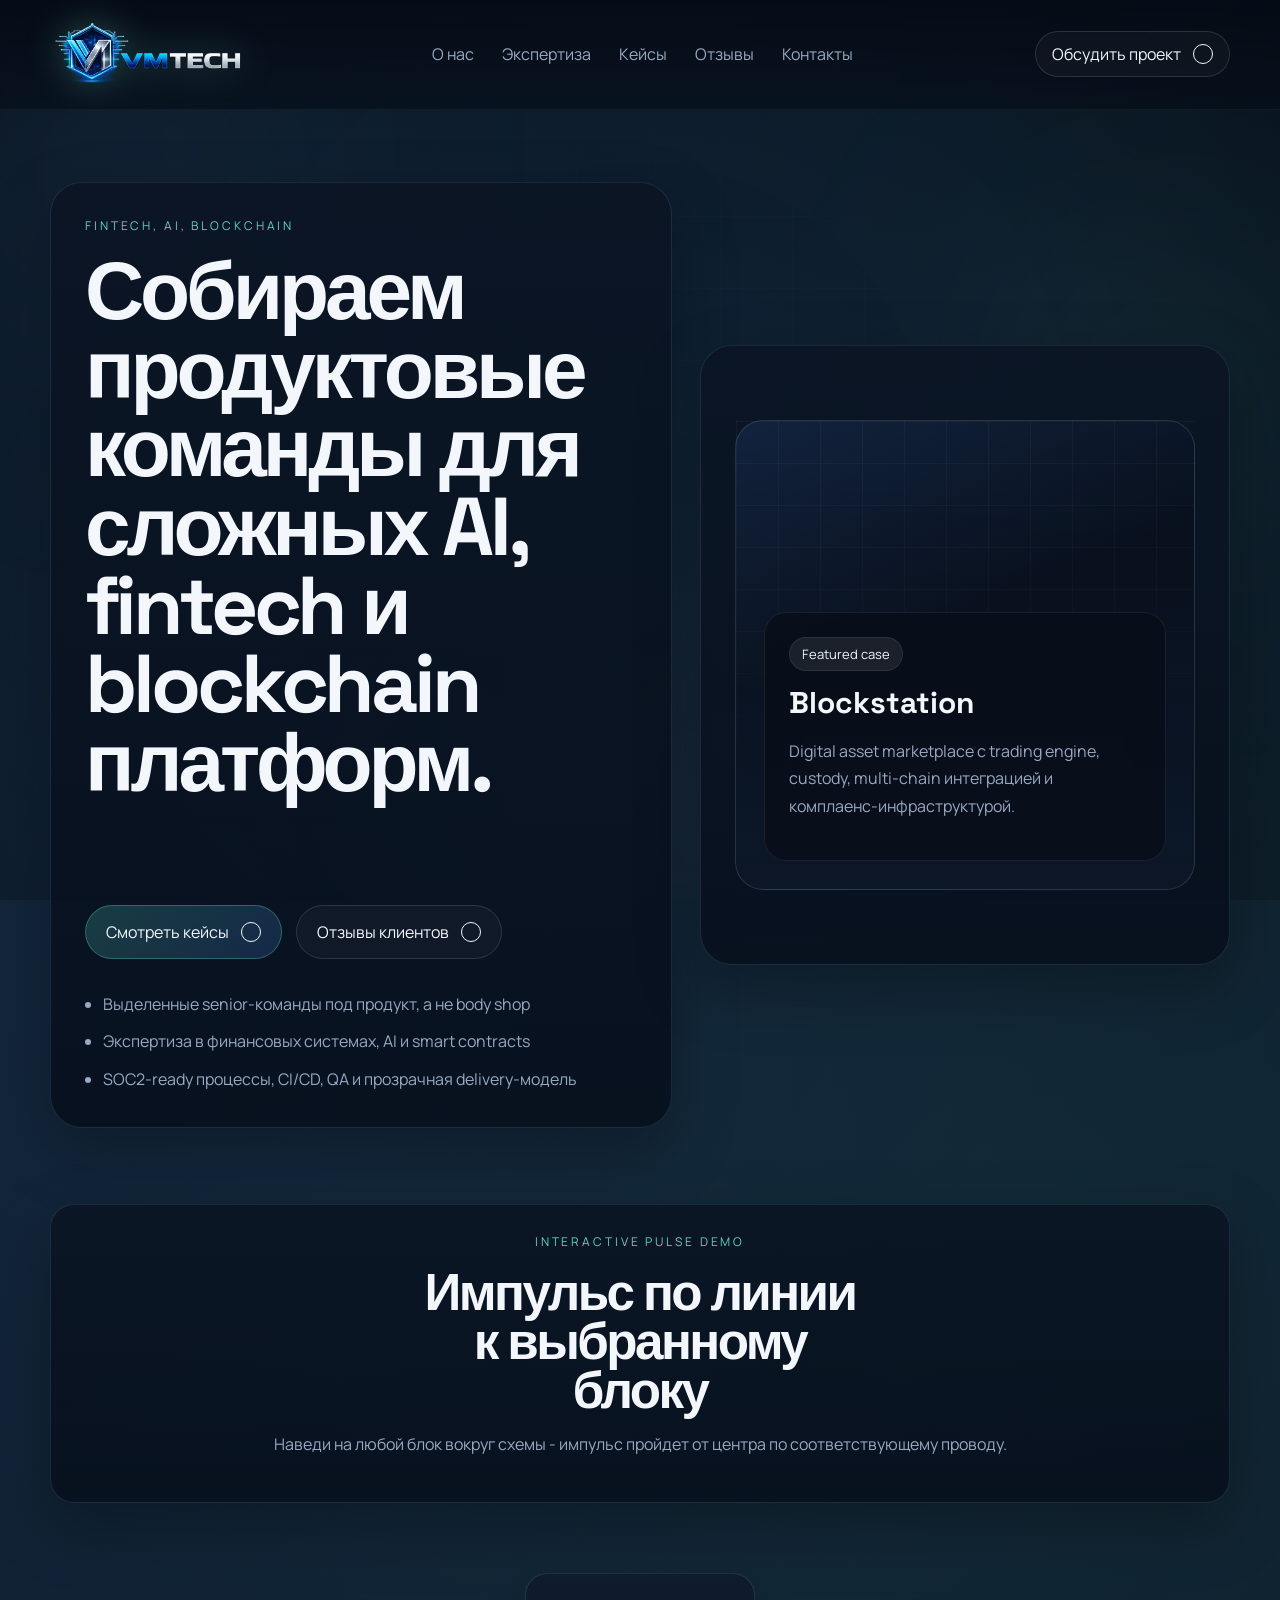
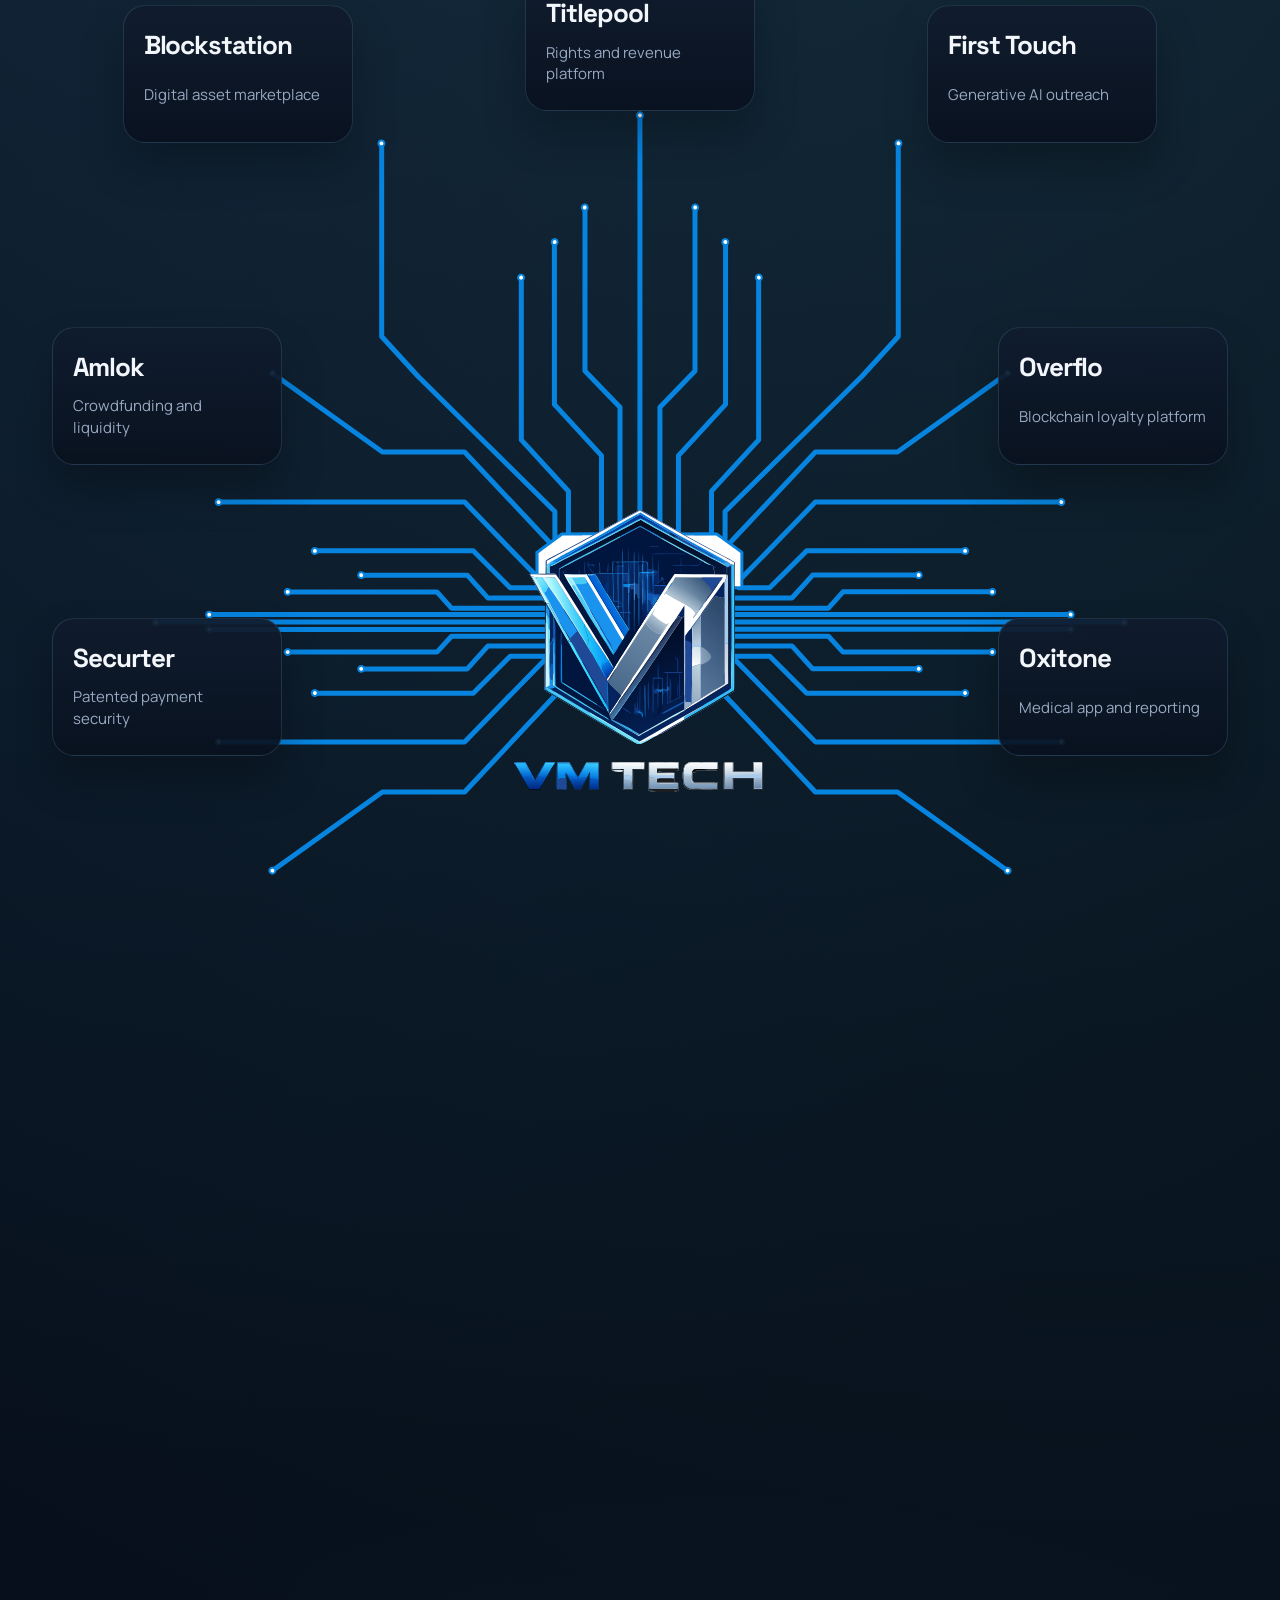
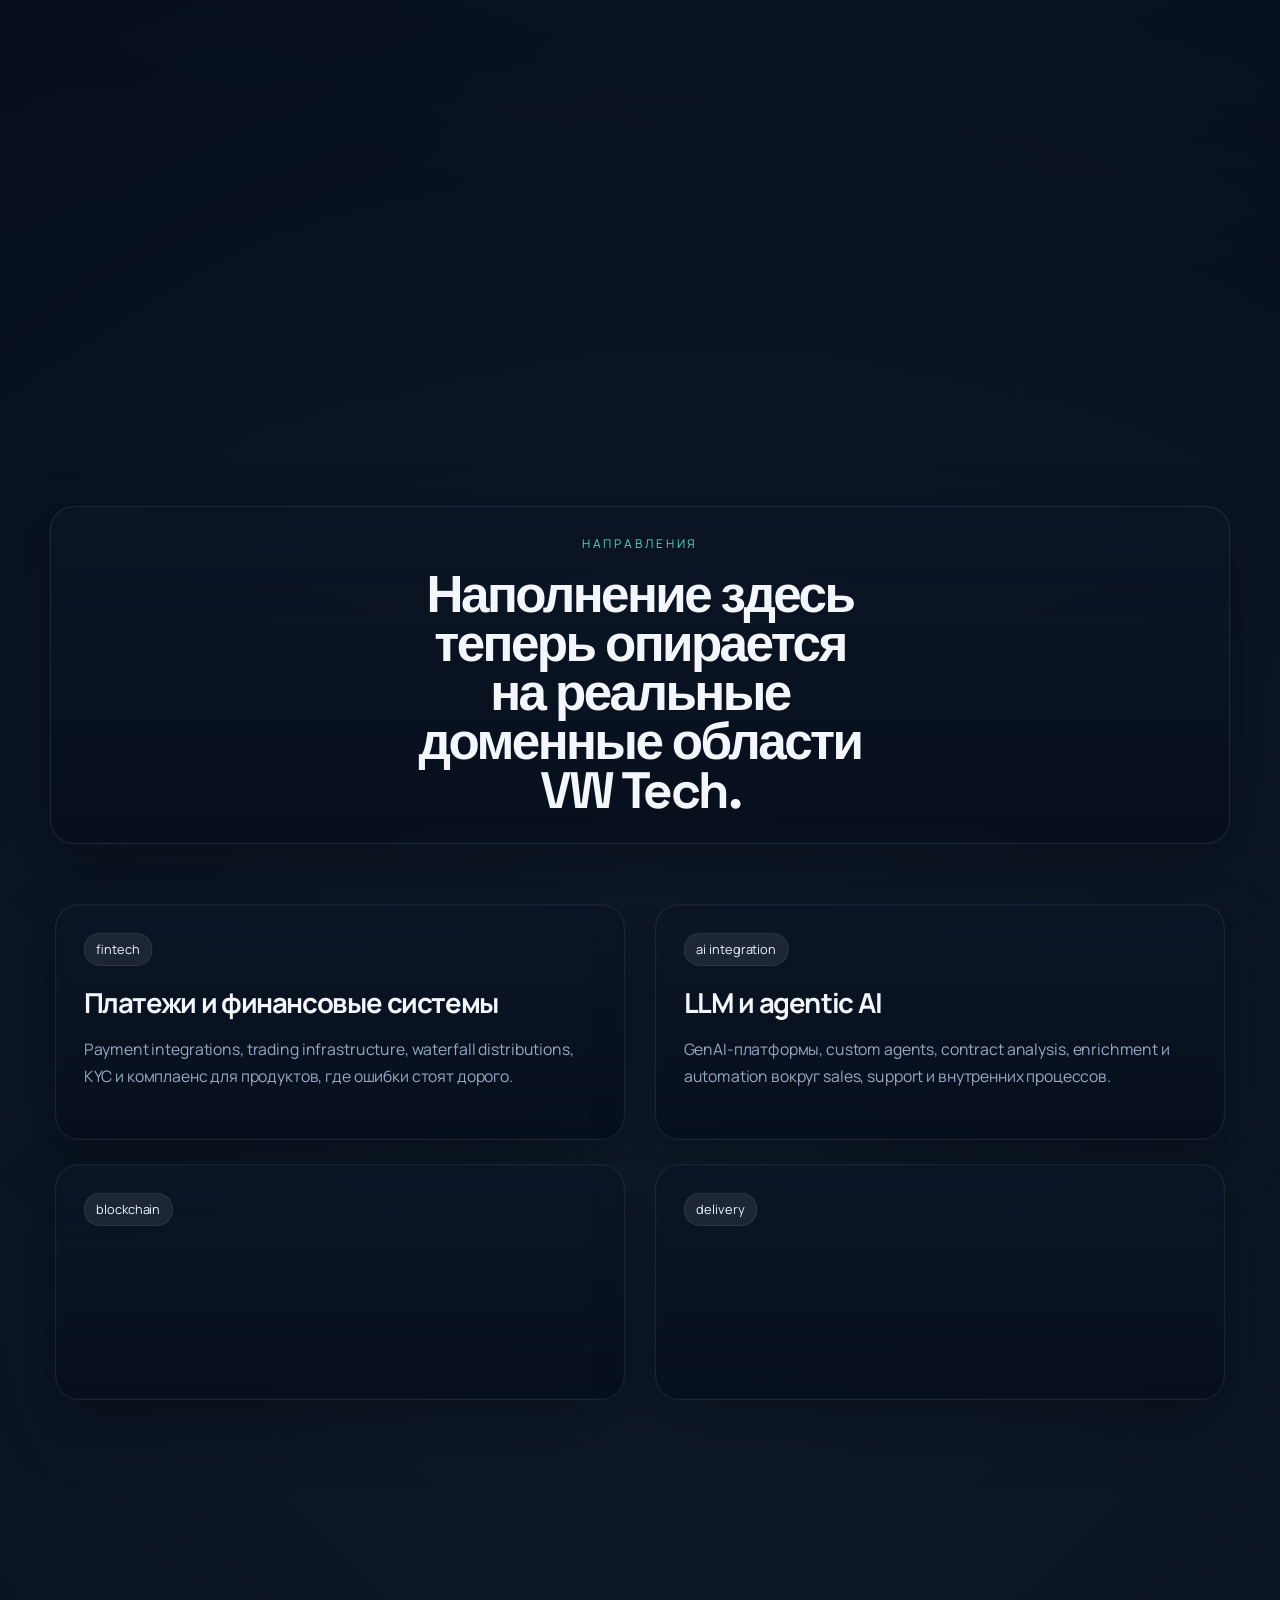
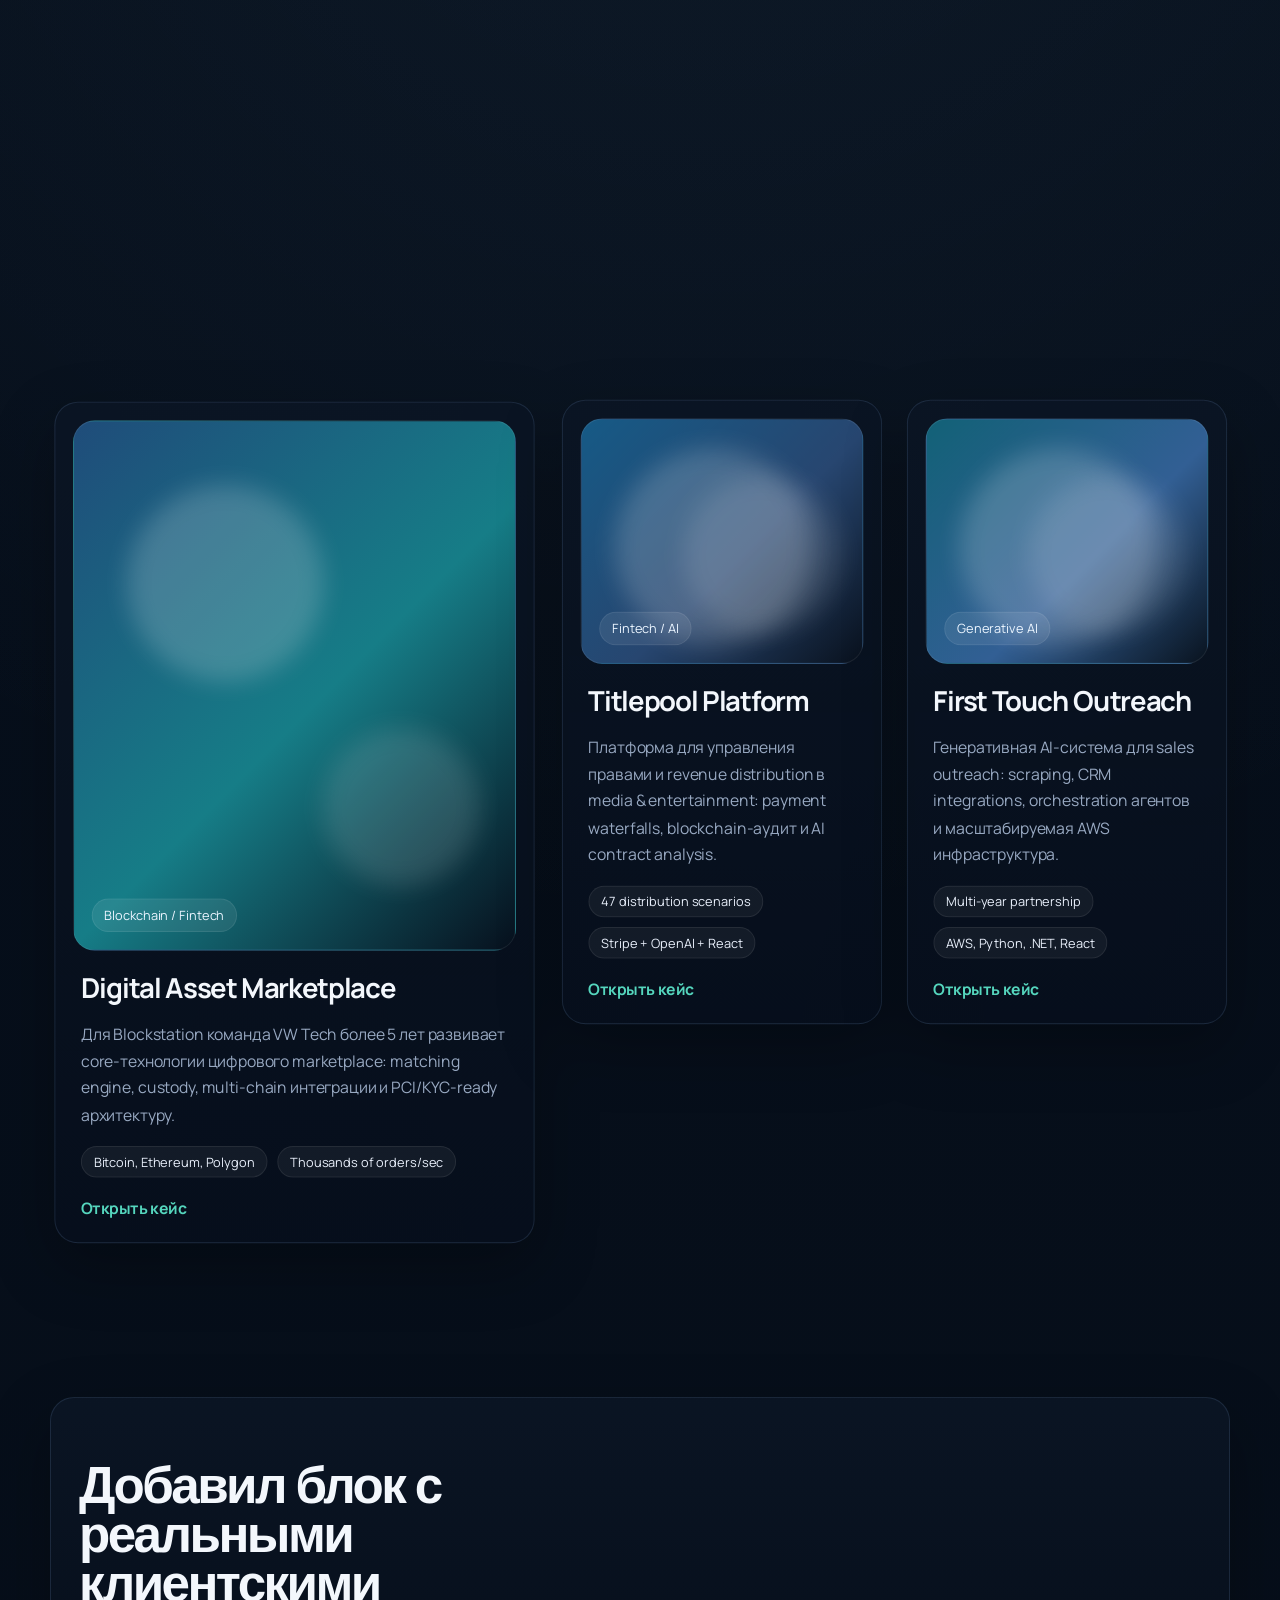
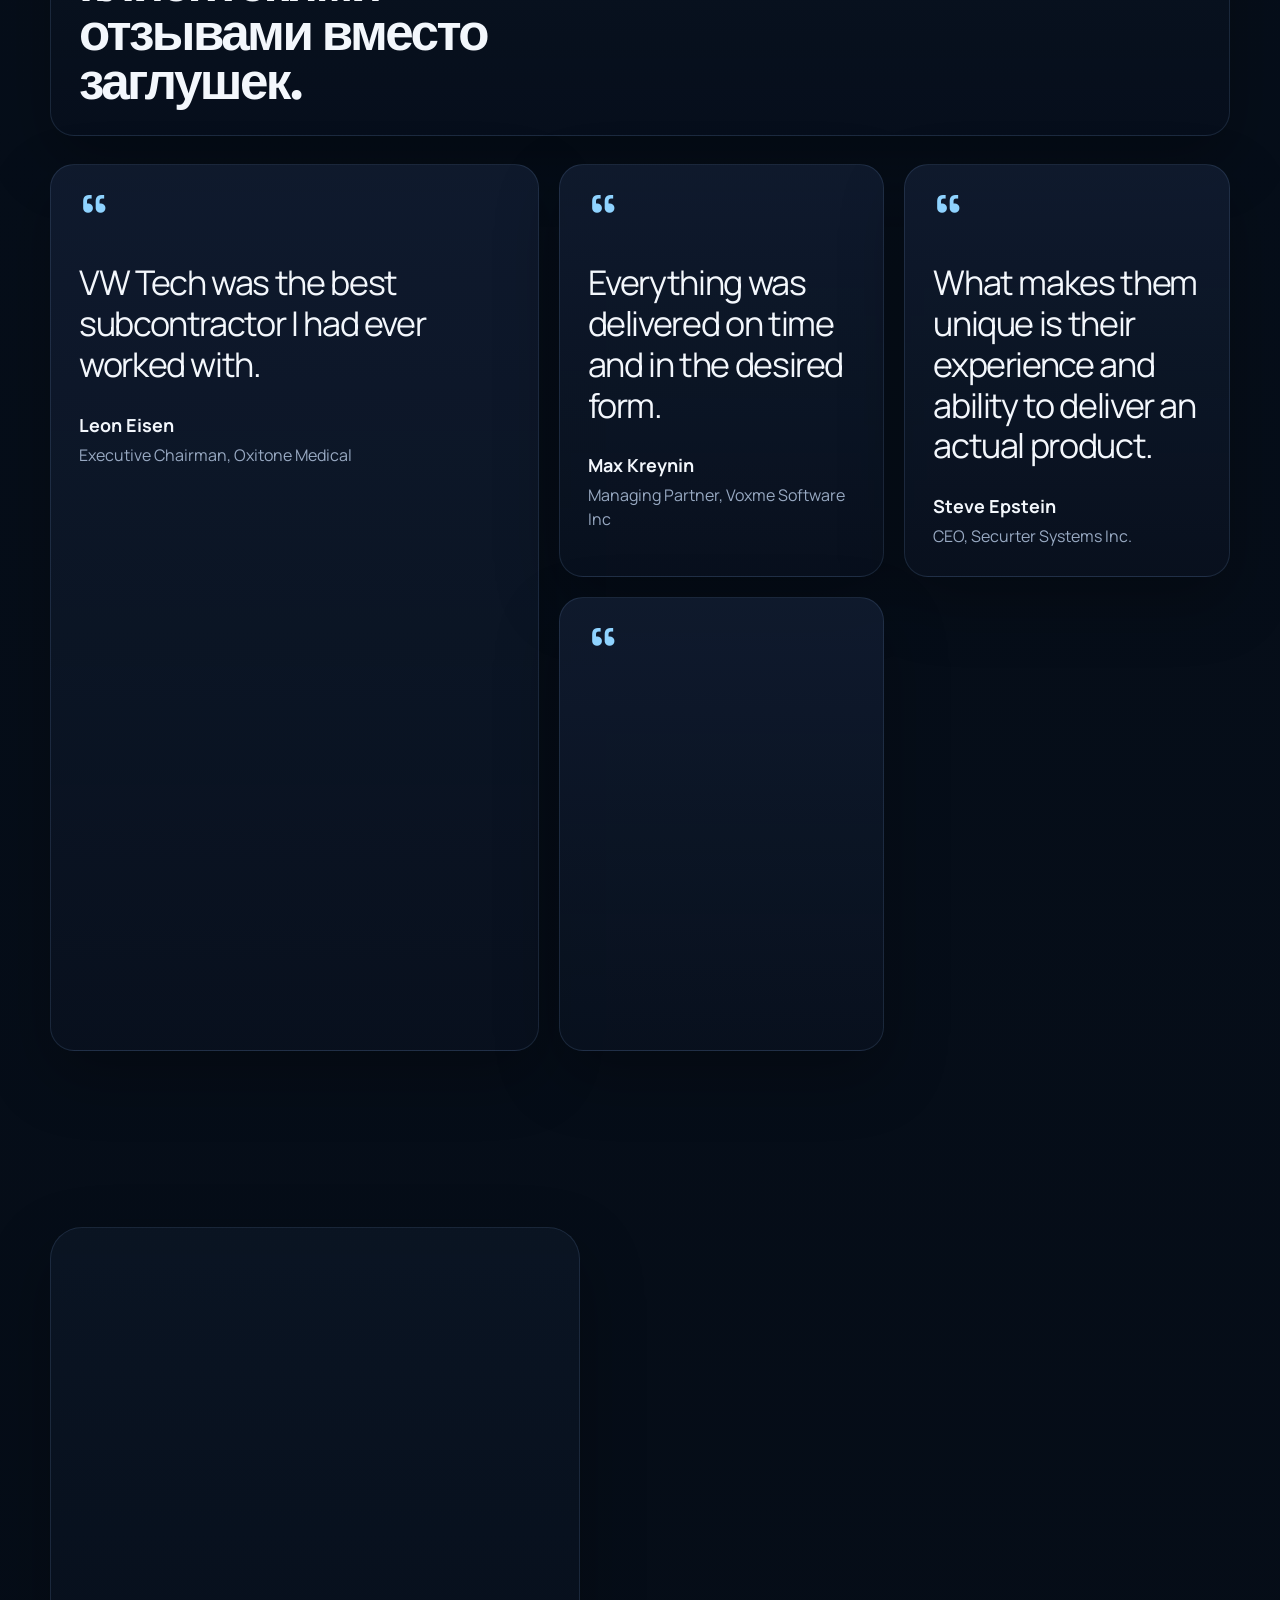
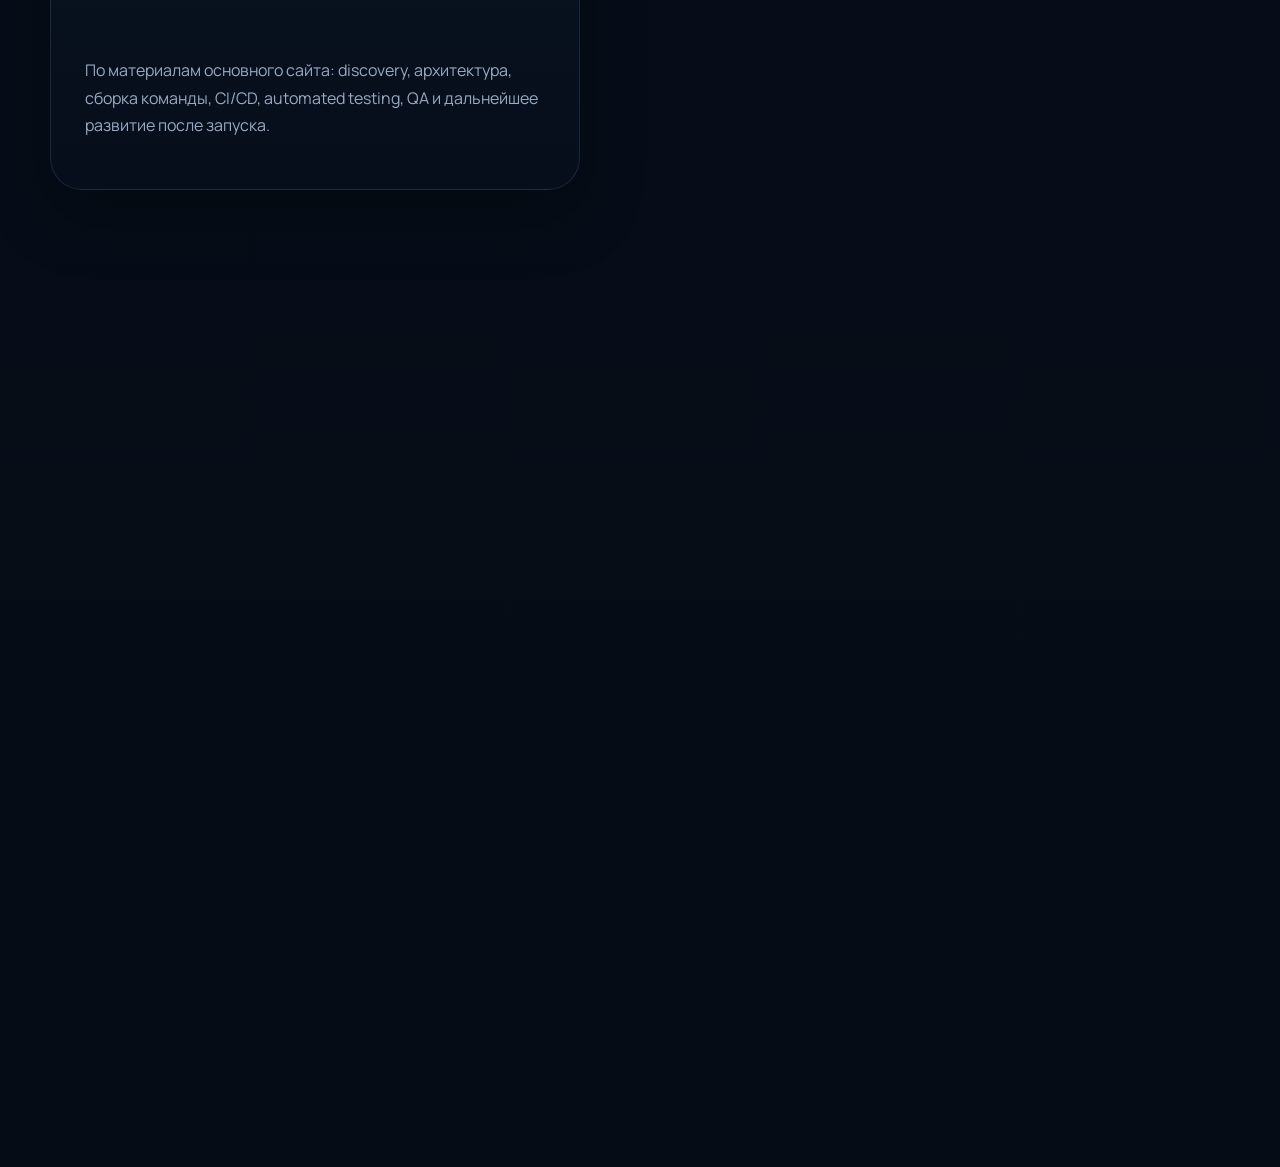
==== commit 12c82670: "anim block draft" ====
--- a/index.html
+++ b/index.html
@@ -108,6 +108,65 @@
         </div>
       </section>
 
+      <section class="section reveal-section impulse-section" id="network">
+        <div class="container">
+          <div class="section-heading reveal-card centered-heading impulse-heading">
+            <p class="eyebrow reveal-item">interactive pulse demo</p>
+            <h2 class="section-title reveal-item">Импульс по линии к выбранному блоку</h2>
+            <p class="section-text reveal-item">
+              Наведи на любой блок вокруг схемы - импульс пройдет от центра по
+              соответствующему проводу.
+            </p>
+          </div>
+        </div>
+
+        <div class="impulse-board reveal-item">
+          <div class="impulse-stage">
+            <div class="network-diagram" aria-hidden="true">
+              <object
+                class="network-diagram-object"
+                data="image/Group 31.svg"
+                type="image/svg+xml"
+                data-circuit-diagram
+              >
+                <img class="network-diagram-fallback" src="image/Group 31.svg" alt="" />
+              </object>
+            </div>
+
+            <button class="network-node node-top-left" type="button" data-wire="wire-top-left-4">
+              <strong>Blockstation</strong>
+              <span>Digital asset marketplace</span>
+            </button>
+            <button class="network-node node-top-center" type="button" data-wire="wire-top-center">
+              <strong>Titlepool</strong>
+              <span>Rights and revenue platform</span>
+            </button>
+            <button class="network-node node-top-right" type="button" data-wire="wire-top-right-4">
+              <strong>First Touch</strong>
+              <span>Generative AI outreach</span>
+            </button>
+
+            <button class="network-node node-left-mid" type="button" data-wire="wire-left-top-5">
+              <strong>Amlok</strong>
+              <span>Crowdfunding and liquidity</span>
+            </button>
+            <button class="network-node node-left-bottom" type="button" data-wire="wire-left-bottom-2">
+              <strong>Securter</strong>
+              <span>Patented payment security</span>
+            </button>
+
+            <button class="network-node node-right-mid" type="button" data-wire="wire-right-top-5">
+              <strong>Overflo</strong>
+              <span>Blockchain loyalty platform</span>
+            </button>
+            <button class="network-node node-right-bottom" type="button" data-wire="wire-right-bottom-2">
+              <strong>Oxitone</strong>
+              <span>Medical app and reporting</span>
+            </button>
+          </div>
+        </div>
+      </section>
+
       <section class="section reveal-section" id="about">
         <div class="container split-section">
           <div class="section-intro reveal-card sticky-card">
--- a/styles.css
+++ b/styles.css
@@ -1059,6 +1059,169 @@
   grid-column: 1 / -1;
 }
 
+.impulse-section {
+  padding-top: 32px;
+}
+
+.impulse-heading {
+  margin-bottom: 34px;
+}
+
+.impulse-board {
+  position: relative;
+  overflow: hidden;
+  width: min(100% - 32px, 1680px);
+  margin: 0 auto;
+  padding: 36px;
+  background: none;
+  box-shadow: none;
+  border: 0;
+  border-radius: 0;
+}
+
+.impulse-stage {
+  position: relative;
+  min-height: 1040px;
+}
+
+.network-diagram {
+  position: absolute;
+  inset: 40px 100px;
+  display: grid;
+  place-items: center;
+  pointer-events: none;
+}
+
+.network-diagram-object,
+.network-diagram-fallback {
+  width: 100%;
+  height: 100%;
+}
+
+.network-diagram-object {
+  display: block;
+  border: 0;
+}
+
+.network-diagram-fallback {
+  object-fit: contain;
+}
+
+.network-node {
+  position: absolute;
+  z-index: 2;
+  width: 230px;
+  min-height: 138px;
+  padding: 22px 20px;
+  display: grid;
+  gap: 8px;
+  border: 1px solid rgba(138, 199, 255, 0.16);
+  border-radius: 22px;
+  background:
+    linear-gradient(180deg, rgba(16, 28, 46, 0.94), rgba(9, 17, 30, 0.92));
+  color: var(--text);
+  text-align: left;
+  box-shadow: 0 24px 42px rgba(0, 0, 0, 0.26);
+  cursor: pointer;
+  transition:
+    transform 0.35s var(--ease),
+    border-color 0.3s ease,
+    box-shadow 0.3s ease,
+    background 0.3s ease;
+}
+
+.network-node::before {
+  content: "";
+  position: absolute;
+  inset: 1px;
+  border-radius: inherit;
+  background: linear-gradient(135deg, rgba(155, 239, 255, 0.12), transparent 56%);
+  opacity: 0;
+  transition: opacity 0.3s ease;
+}
+
+.network-node > * {
+  position: relative;
+  z-index: 1;
+}
+
+.network-node strong {
+  font-family: "Space Grotesk", sans-serif;
+  font-size: 26px;
+  letter-spacing: -0.04em;
+}
+
+.network-node span {
+  color: var(--muted);
+  line-height: 1.45;
+  font-size: 15px;
+}
+
+.network-node:hover,
+.network-node:focus-visible,
+.network-node.is-active {
+  transform: translateY(-4px) scale(1.02);
+  border-color: rgba(155, 239, 255, 0.5);
+  box-shadow:
+    0 28px 54px rgba(0, 0, 0, 0.34),
+    0 0 24px rgba(79, 141, 245, 0.18);
+  background:
+    linear-gradient(180deg, rgba(21, 37, 60, 0.98), rgba(10, 20, 35, 0.95));
+}
+
+.network-node:hover::before,
+.network-node:focus-visible::before,
+.network-node.is-active::before {
+  opacity: 1;
+}
+
+.network-node:focus-visible {
+  outline: 2px solid rgba(155, 239, 255, 0.72);
+  outline-offset: 3px;
+}
+
+.node-top-left {
+  top: 3%;
+  left: 6%;
+}
+
+.node-top-center {
+  top: 0;
+  left: 50%;
+  transform: translateX(-50%);
+}
+
+.node-top-center:hover,
+.node-top-center:focus-visible,
+.node-top-center.is-active {
+  transform: translateX(-50%) translateY(-4px) scale(1.02);
+}
+
+.node-top-right {
+  top: 3%;
+  right: 6%;
+}
+
+.node-left-mid {
+  top: 34%;
+  left: 0;
+}
+
+.node-left-bottom {
+  top: 62%;
+  left: 0;
+}
+
+.node-right-mid {
+  top: 34%;
+  right: 0;
+}
+
+.node-right-bottom {
+  top: 62%;
+  right: 0;
+}
+
 .metrics-grid {
   grid-template-columns: repeat(2, minmax(0, 1fr));
 }
@@ -1222,6 +1385,32 @@
   .sticky-card {
     position: static;
   }
+
+  .impulse-stage {
+    min-height: auto;
+    display: grid;
+    gap: 22px;
+  }
+
+  .network-diagram {
+    position: relative;
+    inset: auto;
+    min-height: 520px;
+    margin-bottom: 8px;
+  }
+
+  .network-node {
+    position: relative;
+    inset: auto;
+    width: 100%;
+  }
+
+  .node-top-center,
+  .node-top-center:hover,
+  .node-top-center:focus-visible,
+  .node-top-center.is-active {
+    transform: none;
+  }
 }
 
 @media (max-width: 820px) {
@@ -1268,6 +1457,19 @@
   .metrics-grid,
   .contact-form {
     grid-template-columns: 1fr;
+  }
+
+  .impulse-board {
+    padding: 22px;
+  }
+
+  .network-diagram {
+    min-height: 360px;
+  }
+
+  .network-node {
+    min-height: 96px;
+    padding: 16px 14px;
   }
 
   .info-card:hover,
@@ -1344,6 +1546,18 @@
     padding: 16px;
   }
 
+  .network-diagram {
+    min-height: 250px;
+  }
+
+  .network-node strong {
+    font-size: 18px;
+  }
+
+  .network-node span {
+    font-size: 13px;
+  }
+
   .visual-float span,
   .metric-card strong {
     font-size: 34px;
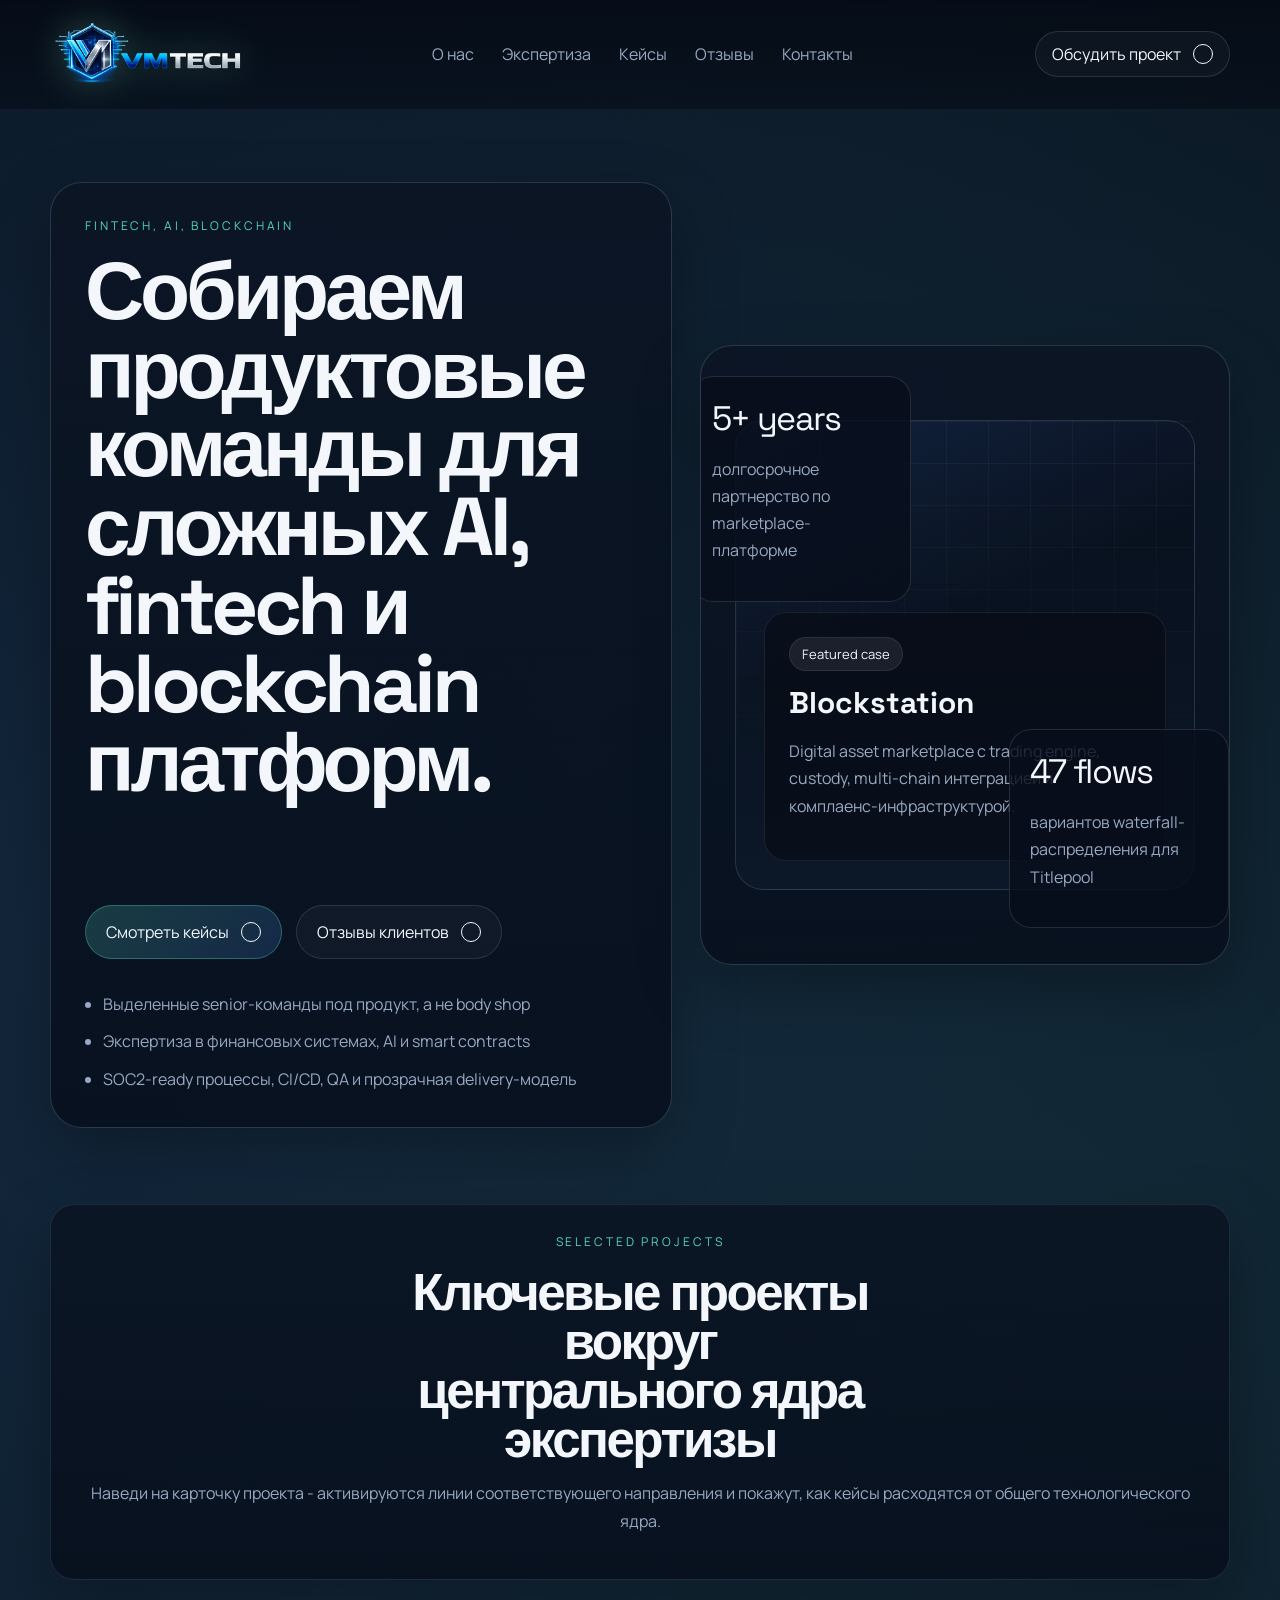
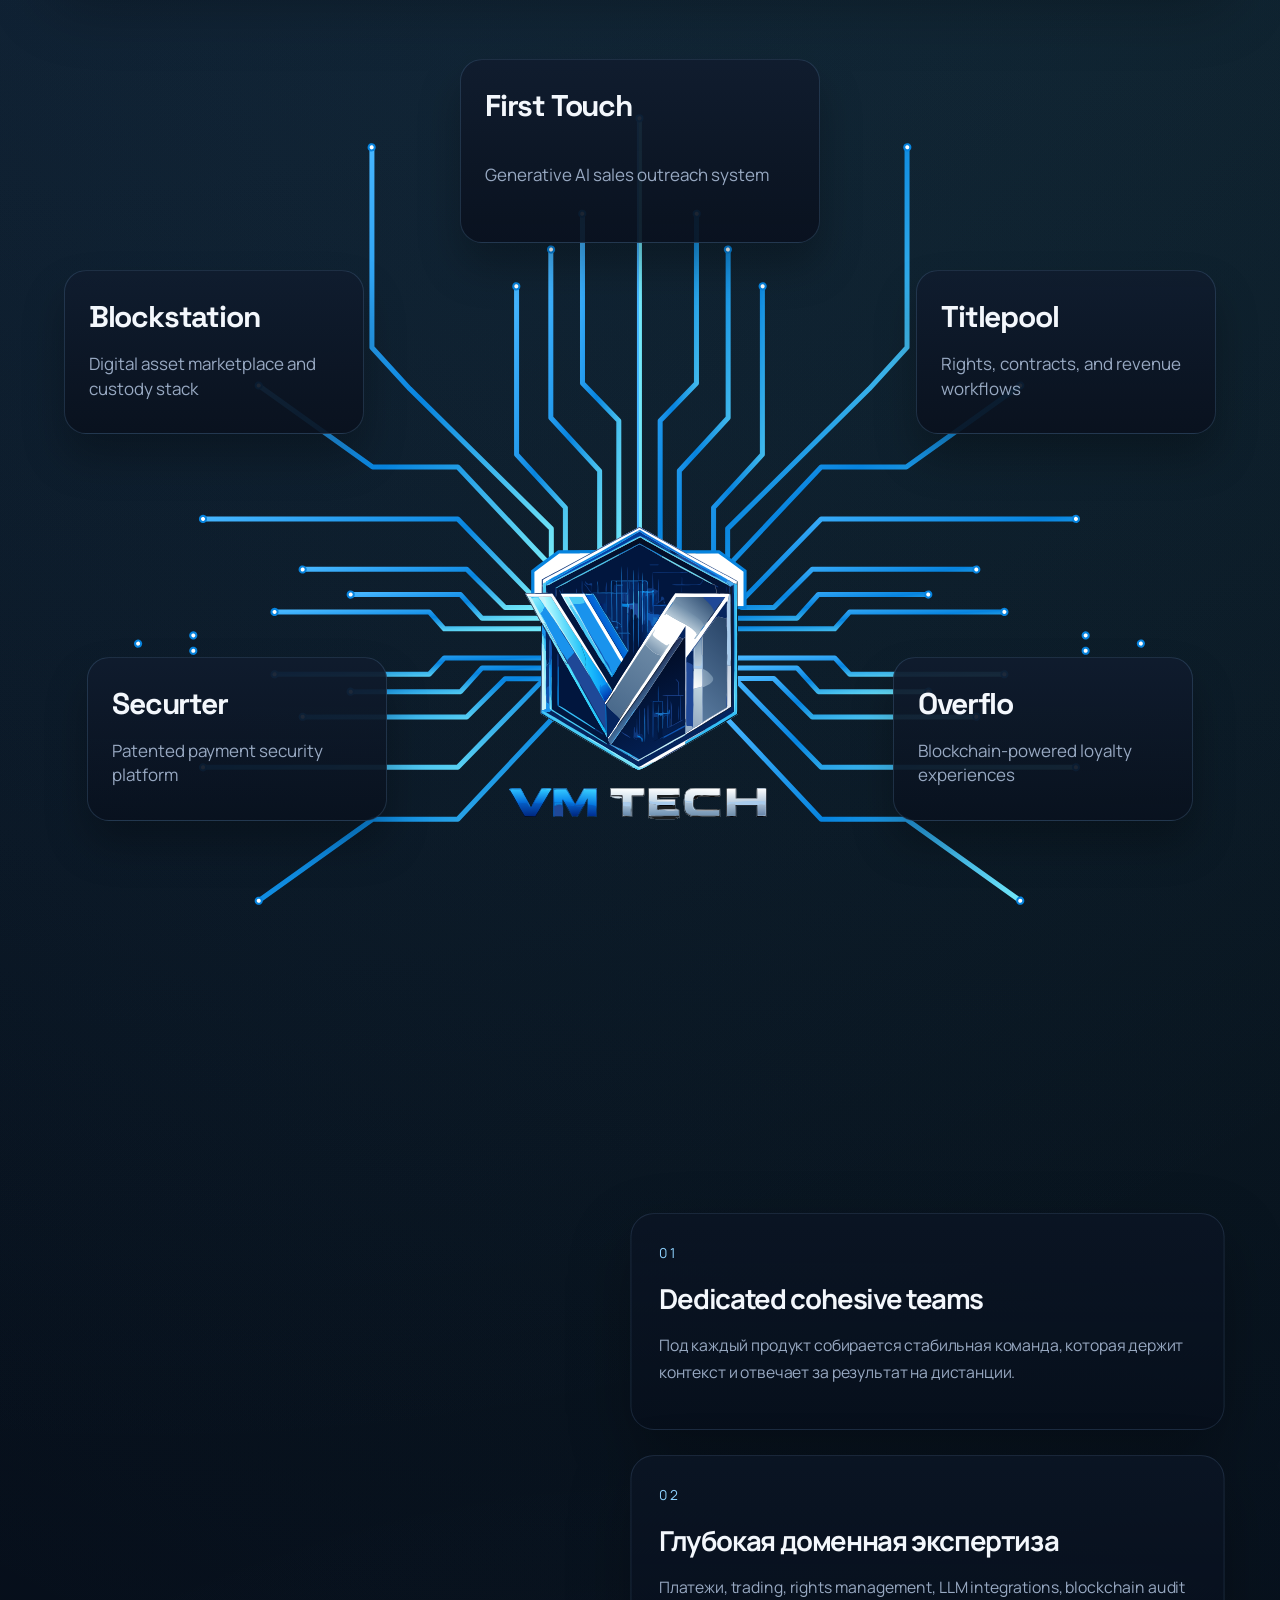
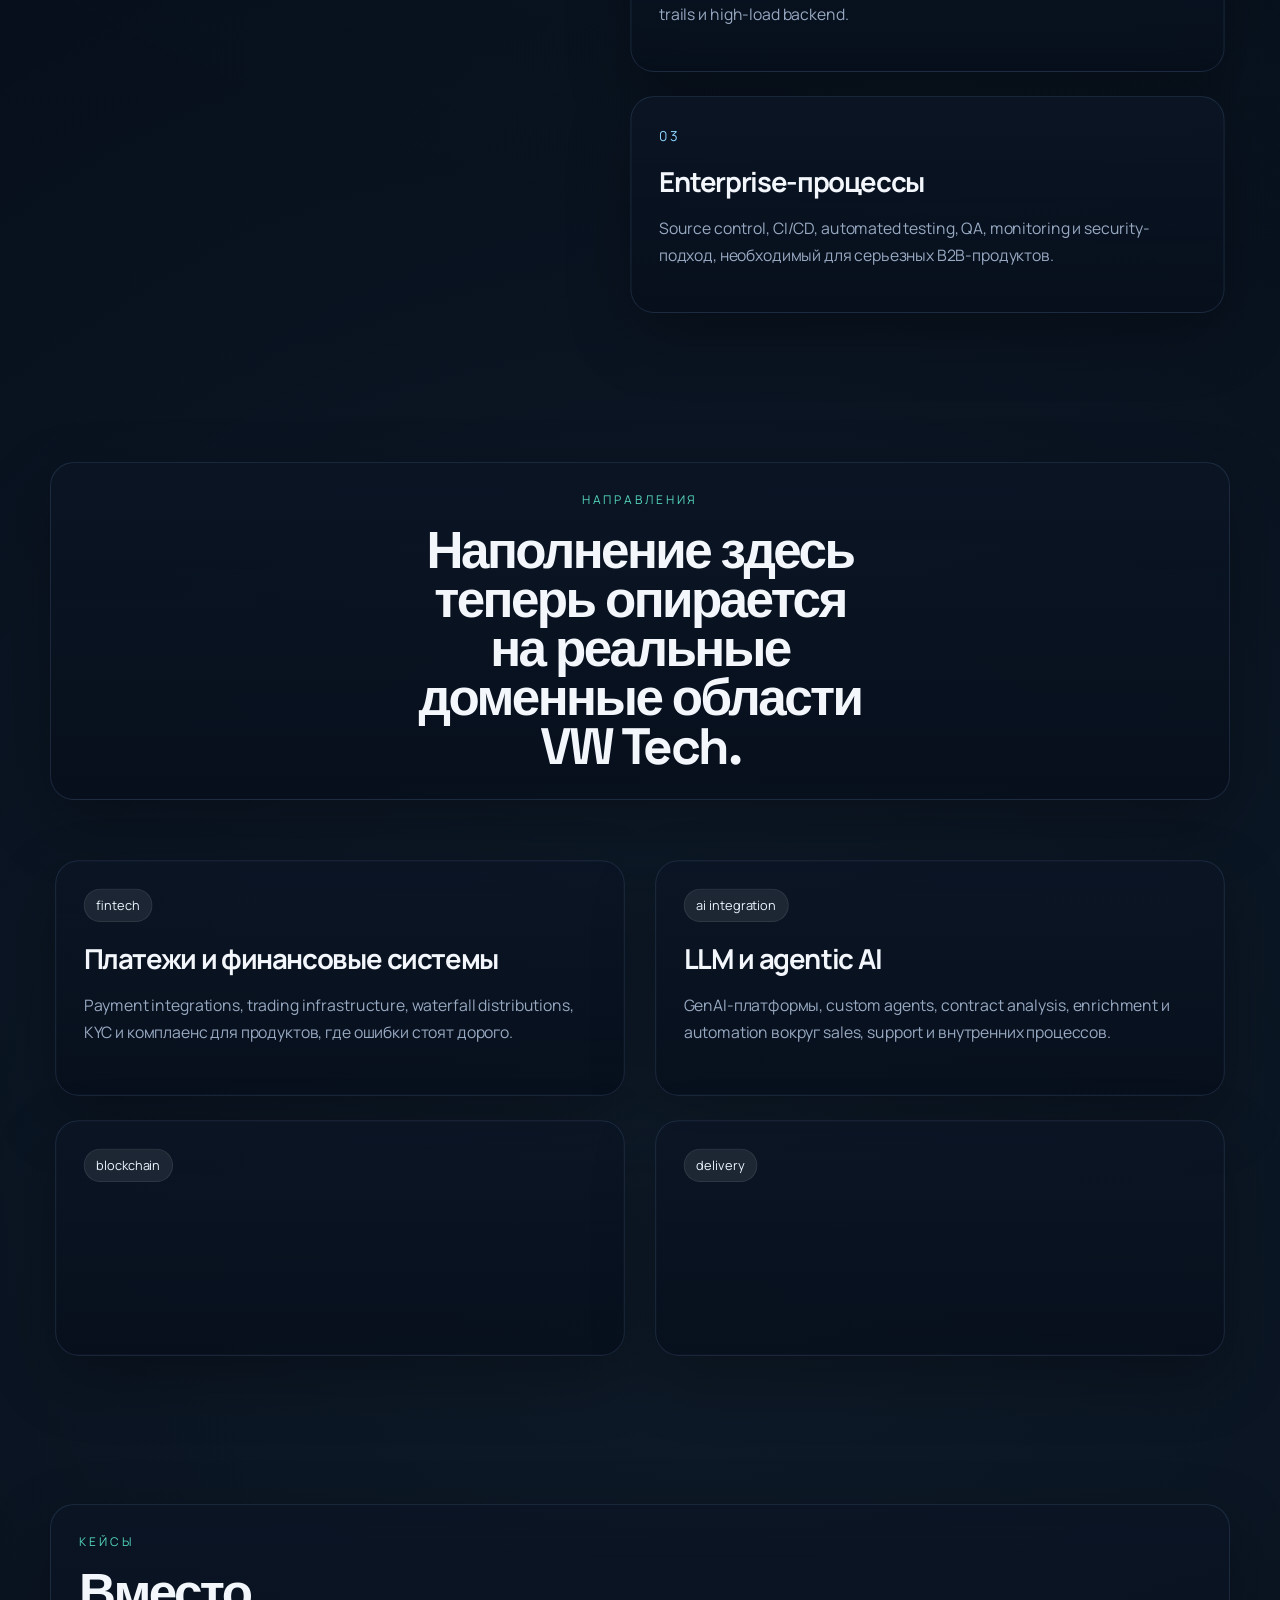
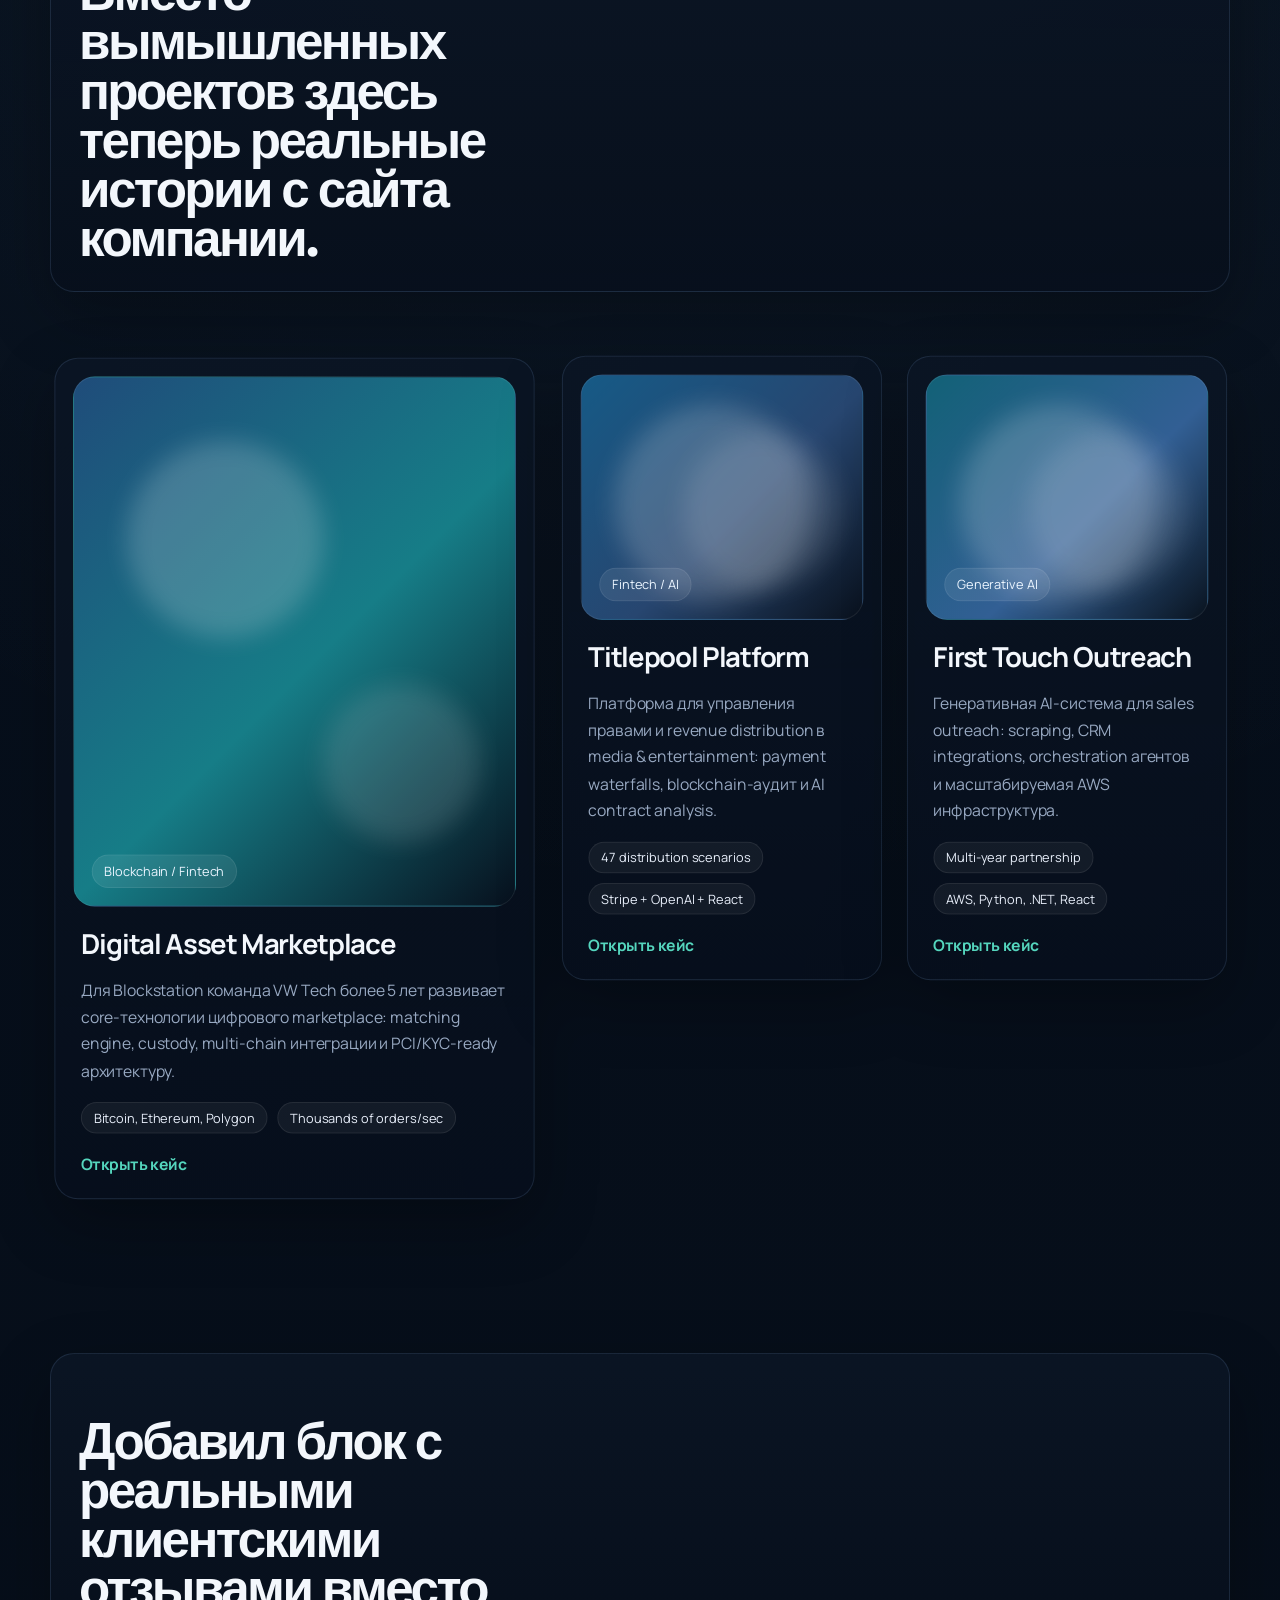
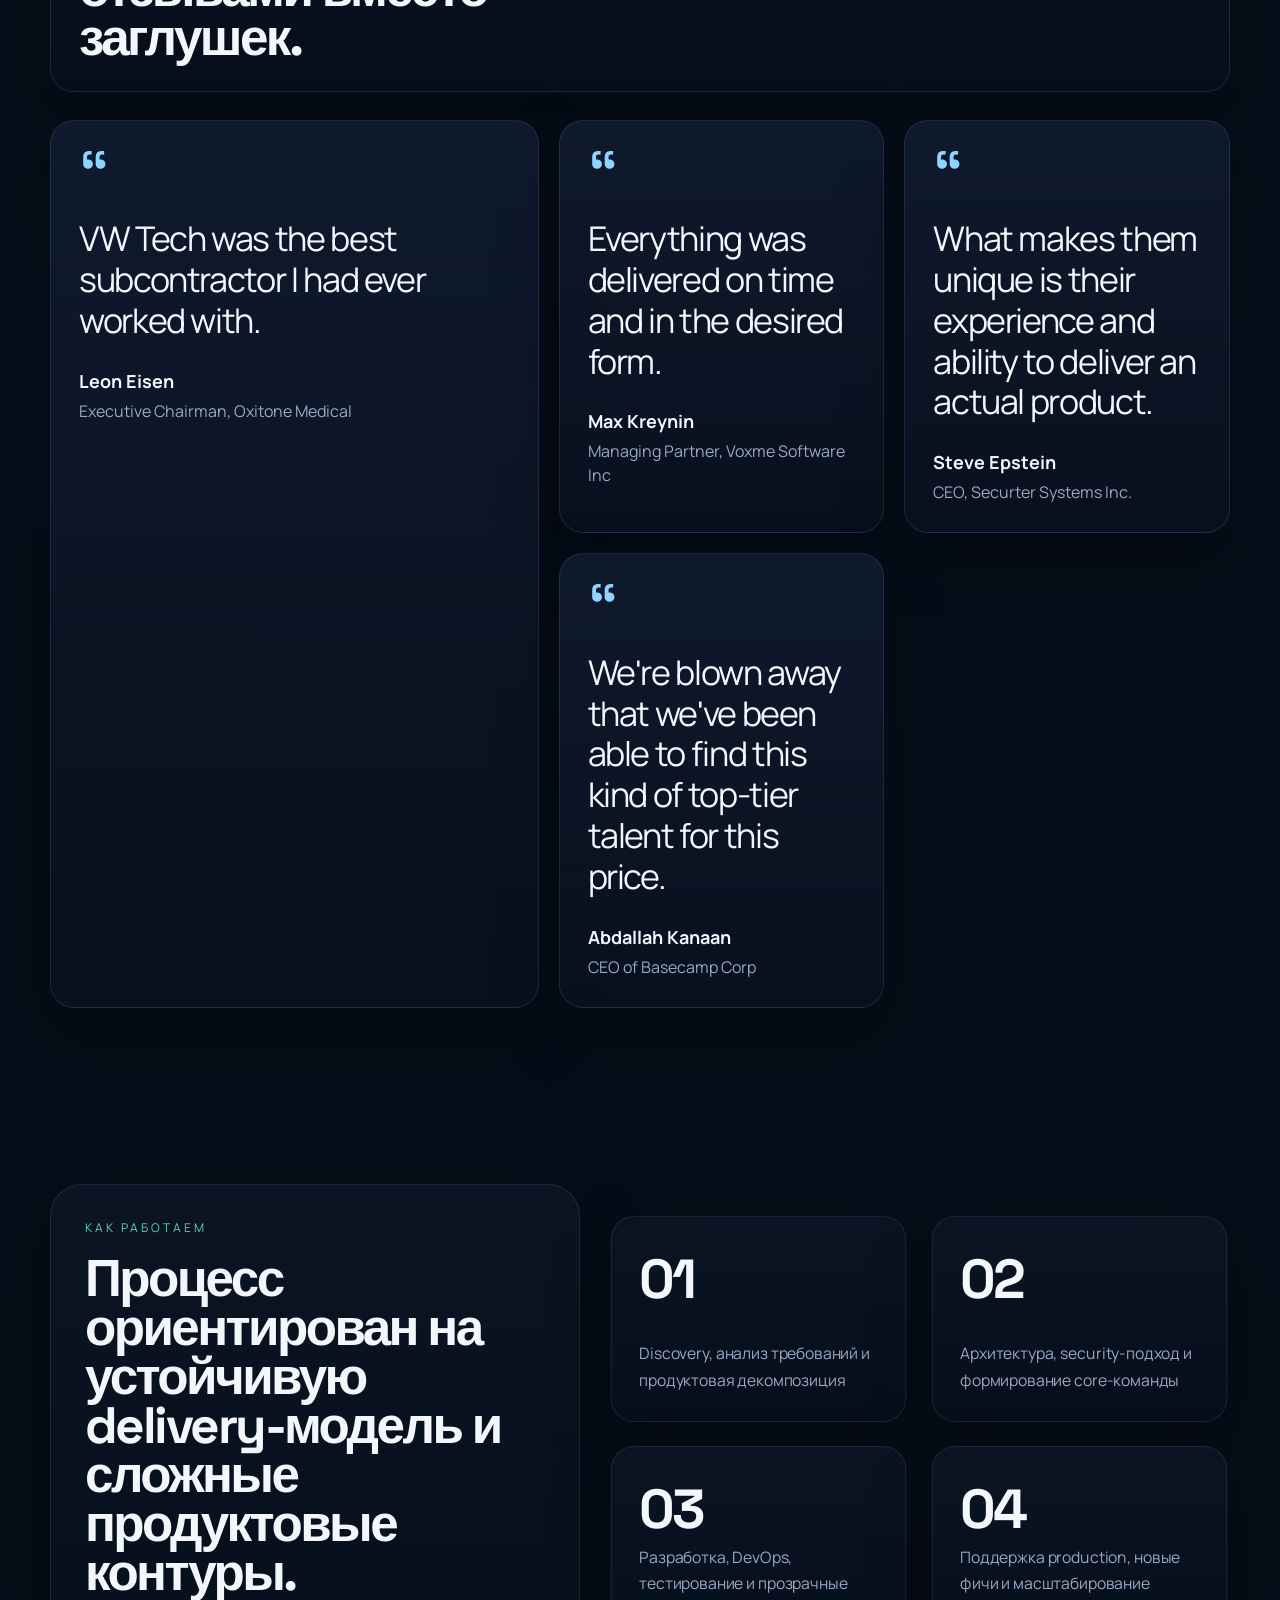
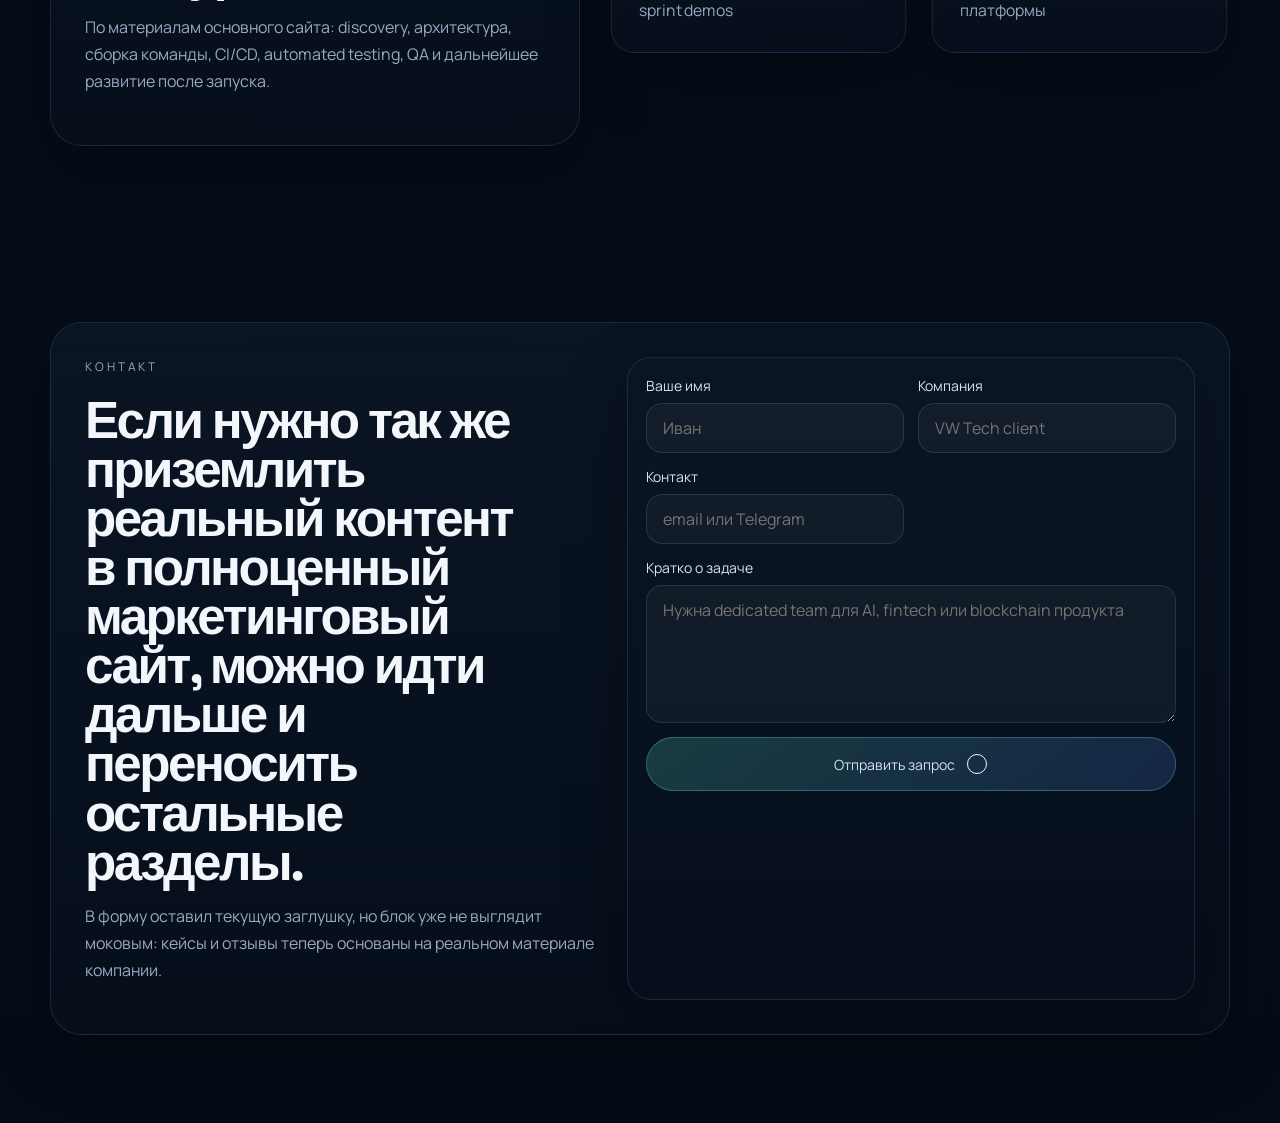
==== commit 02371a83: "laptop" ====
--- a/index.html
+++ b/index.html
@@ -111,11 +111,11 @@
       <section class="section reveal-section impulse-section" id="network">
         <div class="container">
           <div class="section-heading reveal-card centered-heading impulse-heading">
-            <p class="eyebrow reveal-item">interactive pulse demo</p>
-            <h2 class="section-title reveal-item">Импульс по линии к выбранному блоку</h2>
+            <p class="eyebrow reveal-item">selected projects</p>
+            <h2 class="section-title reveal-item">Ключевые проекты вокруг центрального ядра экспертизы</h2>
             <p class="section-text reveal-item">
-              Наведи на любой блок вокруг схемы - импульс пройдет от центра по
-              соответствующему проводу.
+              Наведи на карточку проекта - активируются линии соответствующего
+              направления и покажут, как кейсы расходятся от общего технологического ядра.
             </p>
           </div>
         </div>
@@ -133,35 +133,29 @@
               </object>
             </div>
 
-            <button class="network-node node-top-left" type="button" data-wire="wire-top-left-4">
+            <button class="network-node node-top-center node-featured" type="button" data-wires="wire-top-center,wire-top-left-2,wire-top-right-2">
+              <strong>First Touch</strong>
+              <span>Generative AI sales outreach system</span>
+            </button>
+
+            <button class="network-node node-left-upper" type="button" data-wires="wire-left-top-5,wire-left-top-4,wire-left-top-3">
               <strong>Blockstation</strong>
-              <span>Digital asset marketplace</span>
+              <span>Digital asset marketplace and custody stack</span>
             </button>
-            <button class="network-node node-top-center" type="button" data-wire="wire-top-center">
+
+            <button class="network-node node-left-lower" type="button" data-wires="wire-left-bottom-1,wire-left-bottom-2,wire-left-bottom-3">
+              <strong>Securter</strong>
+              <span>Patented payment security platform</span>
+            </button>
+
+            <button class="network-node node-right-upper" type="button" data-wires="wire-right-top-5,wire-right-top-4,wire-right-top-3">
               <strong>Titlepool</strong>
-              <span>Rights and revenue platform</span>
+              <span>Rights, contracts, and revenue workflows</span>
             </button>
-            <button class="network-node node-top-right" type="button" data-wire="wire-top-right-4">
-              <strong>First Touch</strong>
-              <span>Generative AI outreach</span>
-            </button>
-
-            <button class="network-node node-left-mid" type="button" data-wire="wire-left-top-5">
-              <strong>Amlok</strong>
-              <span>Crowdfunding and liquidity</span>
-            </button>
-            <button class="network-node node-left-bottom" type="button" data-wire="wire-left-bottom-2">
-              <strong>Securter</strong>
-              <span>Patented payment security</span>
-            </button>
-
-            <button class="network-node node-right-mid" type="button" data-wire="wire-right-top-5">
+
+            <button class="network-node node-right-lower" type="button" data-wires="wire-right-bottom-1,wire-right-bottom-2,wire-right-bottom-3">
               <strong>Overflo</strong>
-              <span>Blockchain loyalty platform</span>
-            </button>
-            <button class="network-node node-right-bottom" type="button" data-wire="wire-right-bottom-2">
-              <strong>Oxitone</strong>
-              <span>Medical app and reporting</span>
+              <span>Blockchain-powered loyalty experiences</span>
             </button>
           </div>
         </div>
--- a/styles.css
+++ b/styles.css
@@ -141,6 +141,15 @@
   overflow: hidden;
 }
 
+.electric-strings-canvas {
+  position: absolute;
+  inset: 0;
+  width: 100%;
+  height: 100%;
+  opacity: 0.78;
+  mix-blend-mode: screen;
+}
+
 .aurora,
 .grid-glow,
 .noise-layer {
@@ -259,6 +268,49 @@
   mask-image: linear-gradient(180deg, rgba(0, 0, 0, 0.18), rgba(0, 0, 0, 0.82));
 }
 
+html[data-performance="reduced"] .aurora,
+html[data-performance="reduced"] .grid-glow {
+  animation: none !important;
+}
+
+html[data-performance="reduced"] .aurora {
+  opacity: 0.16;
+  filter: blur(72px);
+}
+
+html[data-performance="reduced"] .grid-glow {
+  opacity: 0.1;
+}
+
+html[data-performance="reduced"] .noise-layer {
+  opacity: 0.015;
+}
+
+html[data-performance="reduced"] .site-header,
+html[data-performance="reduced"] .visual-content,
+html[data-performance="reduced"] .visual-float,
+html[data-performance="reduced"] .contact-form {
+  backdrop-filter: none;
+}
+
+html[data-performance="minimal"] .background-scene,
+html[data-performance="minimal"] .page-shell {
+  display: none;
+}
+
+html[data-performance="minimal"] .site-header,
+html[data-performance="minimal"] .visual-content,
+html[data-performance="minimal"] .visual-float,
+html[data-performance="minimal"] .contact-form {
+  backdrop-filter: none;
+}
+
+html[data-performance="minimal"] .floating-card,
+html[data-performance="minimal"] .float-top,
+html[data-performance="minimal"] .float-bottom {
+  animation: none;
+}
+
 @keyframes auroraFloatOne {
   0%,
   100% {
@@ -435,6 +487,7 @@
 .contact-form,
 .section-heading {
   position: relative;
+  isolation: isolate;
   overflow: hidden;
   border: 1px solid var(--line);
   background: linear-gradient(
@@ -446,8 +499,89 @@
   transition:
     transform 0.6s var(--ease),
     box-shadow 0.6s var(--ease),
-    border-color 0.4s ease,
-    background 0.4s ease;
+    border-color 0.4s ease;
+}
+
+.testimonial-card,
+.case-block {
+  isolation: isolate;
+  transition:
+    transform 0.6s var(--ease),
+    box-shadow 0.6s var(--ease),
+    border-color 0.4s ease;
+}
+
+.hero-copy::before,
+.hero-visual::before,
+.section-intro::before,
+.info-card::before,
+.service-card::before,
+.project-card::before,
+.metrics-copy::before,
+.metric-card::before,
+.contact-block::before,
+.contact-form::before,
+.section-heading::before,
+.testimonial-card::before,
+.case-block::before {
+  content: "";
+  position: absolute;
+  inset: 0;
+  z-index: 0;
+  background: linear-gradient(
+    135deg,
+    rgba(155, 239, 255, 0.18),
+    rgba(79, 141, 245, 0.12) 44%,
+    rgba(85, 214, 190, 0.08) 100%
+  );
+  opacity: 0.92;
+  transform: scaleX(0);
+  transform-origin: left center;
+  transition: transform 0.55s cubic-bezier(0.22, 1, 0.36, 1);
+}
+
+.hero-copy::after,
+.hero-visual::after,
+.section-intro::after,
+.info-card::after,
+.service-card::after,
+.project-card::after,
+.metrics-copy::after,
+.metric-card::after,
+.contact-block::after,
+.contact-form::after,
+.section-heading::after,
+.testimonial-card::after,
+.case-block::after {
+  content: "";
+  position: absolute;
+  inset: 0;
+  z-index: 0;
+  border-radius: inherit;
+  border: 1px solid rgba(155, 239, 255, 0.46);
+  opacity: 0;
+  transform: scaleX(0);
+  transform-origin: left center;
+  transition:
+    transform 0.55s cubic-bezier(0.22, 1, 0.36, 1),
+    opacity 0.24s ease;
+}
+
+.hero-copy > *,
+.hero-visual > *,
+.section-intro > *,
+.info-card > *,
+.service-card > *,
+.project-card > *,
+.metrics-copy > *,
+.metric-card > *,
+.contact-block > *,
+.contact-form > *,
+.section-heading > *,
+.testimonial-card > *,
+.case-block > * {
+  position: relative;
+  z-index: 1;
 }
 
 .hero-copy,
@@ -809,7 +943,9 @@
 .project-card:hover,
 .metric-card:hover,
 .contact-form:hover,
-.section-heading:hover {
+.section-heading:hover,
+.testimonial-card:hover,
+.case-block:hover {
   transform: translateY(-6px) scale(1.012);
   border-color: rgba(138, 240, 198, 0.22);
   box-shadow: 0 36px 90px rgba(0, 0, 0, 0.42);
@@ -822,6 +958,65 @@
 .contact-block:hover {
   transform: translateY(-4px) scale(1.006);
   box-shadow: 0 36px 90px rgba(0, 0, 0, 0.4);
+}
+
+.hero-copy:hover::before,
+.hero-visual:hover::before,
+.section-intro:hover::before,
+.info-card:hover::before,
+.service-card:hover::before,
+.project-card:hover::before,
+.metrics-copy:hover::before,
+.metric-card:hover::before,
+.contact-block:hover::before,
+.contact-form:hover::before,
+.section-heading:hover::before,
+.testimonial-card:hover::before,
+.case-block:hover::before,
+.hero-copy:focus-within::before,
+.hero-visual:focus-within::before,
+.section-intro:focus-within::before,
+.info-card:focus-within::before,
+.service-card:focus-within::before,
+.project-card:focus-within::before,
+.metrics-copy:focus-within::before,
+.metric-card:focus-within::before,
+.contact-block:focus-within::before,
+.contact-form:focus-within::before,
+.section-heading:focus-within::before,
+.testimonial-card:focus-within::before,
+.case-block:focus-within::before {
+  transform: scaleX(1);
+}
+
+.hero-copy:hover::after,
+.hero-visual:hover::after,
+.section-intro:hover::after,
+.info-card:hover::after,
+.service-card:hover::after,
+.project-card:hover::after,
+.metrics-copy:hover::after,
+.metric-card:hover::after,
+.contact-block:hover::after,
+.contact-form:hover::after,
+.section-heading:hover::after,
+.testimonial-card:hover::after,
+.case-block:hover::after,
+.hero-copy:focus-within::after,
+.hero-visual:focus-within::after,
+.section-intro:focus-within::after,
+.info-card:focus-within::after,
+.service-card:focus-within::after,
+.project-card:focus-within::after,
+.metrics-copy:focus-within::after,
+.metric-card:focus-within::after,
+.contact-block:focus-within::after,
+.contact-form:focus-within::after,
+.section-heading:focus-within::after,
+.testimonial-card:focus-within::after,
+.case-block:focus-within::after {
+  opacity: 1;
+  transform: scaleX(1);
 }
 
 .project-large {
@@ -1081,12 +1276,12 @@
 
 .impulse-stage {
   position: relative;
-  min-height: 1040px;
+  aspect-ratio: 1978 / 1547;
 }
 
 .network-diagram {
   position: absolute;
-  inset: 40px 100px;
+  inset: 6% 7%;
   display: grid;
   place-items: center;
   pointer-events: none;
@@ -1110,15 +1305,18 @@
 .network-node {
   position: absolute;
   z-index: 2;
-  width: 230px;
-  min-height: 138px;
-  padding: 22px 20px;
+  width: 300px;
+  min-height: 164px;
+  padding: 26px 24px;
   display: grid;
-  gap: 8px;
+  gap: 10px;
   border: 1px solid rgba(138, 199, 255, 0.16);
   border-radius: 22px;
-  background:
-    linear-gradient(180deg, rgba(16, 28, 46, 0.94), rgba(9, 17, 30, 0.92));
+  background: linear-gradient(
+    180deg,
+    rgba(16, 28, 46, 0.94),
+    rgba(9, 17, 30, 0.92)
+  );
   color: var(--text);
   text-align: left;
   box-shadow: 0 24px 42px rgba(0, 0, 0, 0.26);
@@ -1126,8 +1324,7 @@
   transition:
     transform 0.35s var(--ease),
     border-color 0.3s ease,
-    box-shadow 0.3s ease,
-    background 0.3s ease;
+    box-shadow 0.3s ease;
 }
 
 .network-node::before {
@@ -1135,9 +1332,30 @@
   position: absolute;
   inset: 1px;
   border-radius: inherit;
-  background: linear-gradient(135deg, rgba(155, 239, 255, 0.12), transparent 56%);
+  background: linear-gradient(
+    135deg,
+    rgba(155, 239, 255, 0.22),
+    rgba(79, 141, 245, 0.14) 58%,
+    rgba(79, 141, 245, 0.04)
+  );
+  opacity: 0.9;
+  transform: scaleX(0);
+  transform-origin: left center;
+  transition: transform 0.42s cubic-bezier(0.22, 1, 0.36, 1);
+}
+
+.network-node::after {
+  content: "";
+  position: absolute;
+  inset: 0;
+  border-radius: inherit;
+  border: 1px solid rgba(155, 239, 255, 0.58);
   opacity: 0;
-  transition: opacity 0.3s ease;
+  transform: scaleX(0);
+  transform-origin: left center;
+  transition:
+    transform 0.42s cubic-bezier(0.22, 1, 0.36, 1),
+    opacity 0.22s ease;
 }
 
 .network-node > * {
@@ -1147,32 +1365,42 @@
 
 .network-node strong {
   font-family: "Space Grotesk", sans-serif;
-  font-size: 26px;
+  font-size: 30px;
   letter-spacing: -0.04em;
 }
 
 .network-node span {
   color: var(--muted);
   line-height: 1.45;
-  font-size: 15px;
+  font-size: 17px;
+}
+
+.node-featured {
+  width: 360px;
+  min-height: 184px;
 }
 
 .network-node:hover,
 .network-node:focus-visible,
+.network-node.is-pending,
 .network-node.is-active {
   transform: translateY(-4px) scale(1.02);
+}
+
+.network-node.is-active {
   border-color: rgba(155, 239, 255, 0.5);
   box-shadow:
     0 28px 54px rgba(0, 0, 0, 0.34),
     0 0 24px rgba(79, 141, 245, 0.18);
-  background:
-    linear-gradient(180deg, rgba(21, 37, 60, 0.98), rgba(10, 20, 35, 0.95));
-}
-
-.network-node:hover::before,
-.network-node:focus-visible::before,
+}
+
 .network-node.is-active::before {
+  transform: scaleX(1);
+}
+
+.network-node.is-active::after {
   opacity: 1;
+  transform: scaleX(1);
 }
 
 .network-node:focus-visible {
@@ -1180,46 +1408,37 @@
   outline-offset: 3px;
 }
 
-.node-top-left {
-  top: 3%;
-  left: 6%;
-}
-
 .node-top-center {
-  top: 0;
+  top: 1%;
   left: 50%;
   transform: translateX(-50%);
 }
 
 .node-top-center:hover,
 .node-top-center:focus-visible,
+.node-top-center.is-pending,
 .node-top-center.is-active {
   transform: translateX(-50%) translateY(-4px) scale(1.02);
 }
 
-.node-top-right {
-  top: 3%;
-  right: 6%;
-}
-
-.node-left-mid {
-  top: 34%;
-  left: 0;
-}
-
-.node-left-bottom {
-  top: 62%;
-  left: 0;
-}
-
-.node-right-mid {
-  top: 34%;
-  right: 0;
-}
-
-.node-right-bottom {
-  top: 62%;
-  right: 0;
+.node-left-upper {
+  top: 24%;
+  left: 1%;
+}
+
+.node-left-lower {
+  top: 66%;
+  left: 3%;
+}
+
+.node-right-upper {
+  top: 24%;
+  right: 1%;
+}
+
+.node-right-lower {
+  top: 66%;
+  right: 3%;
 }
 
 .metrics-grid {
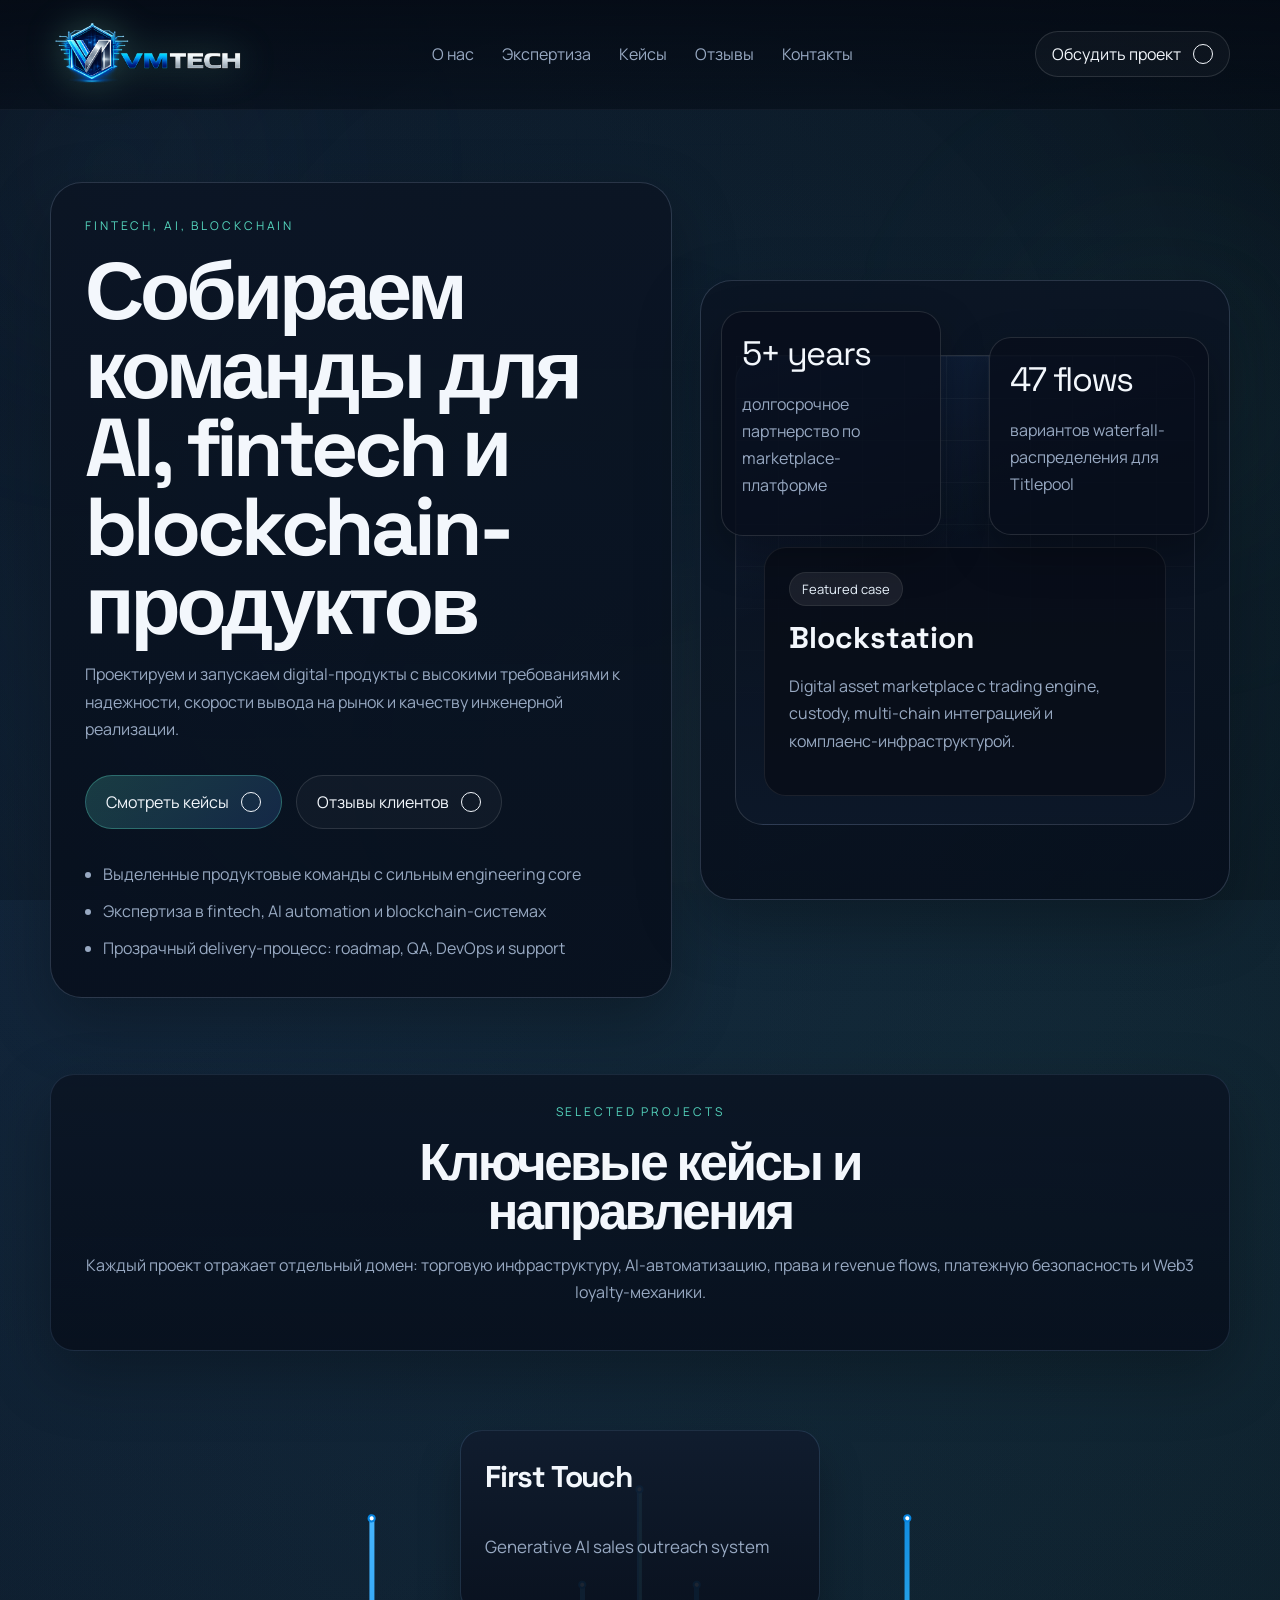
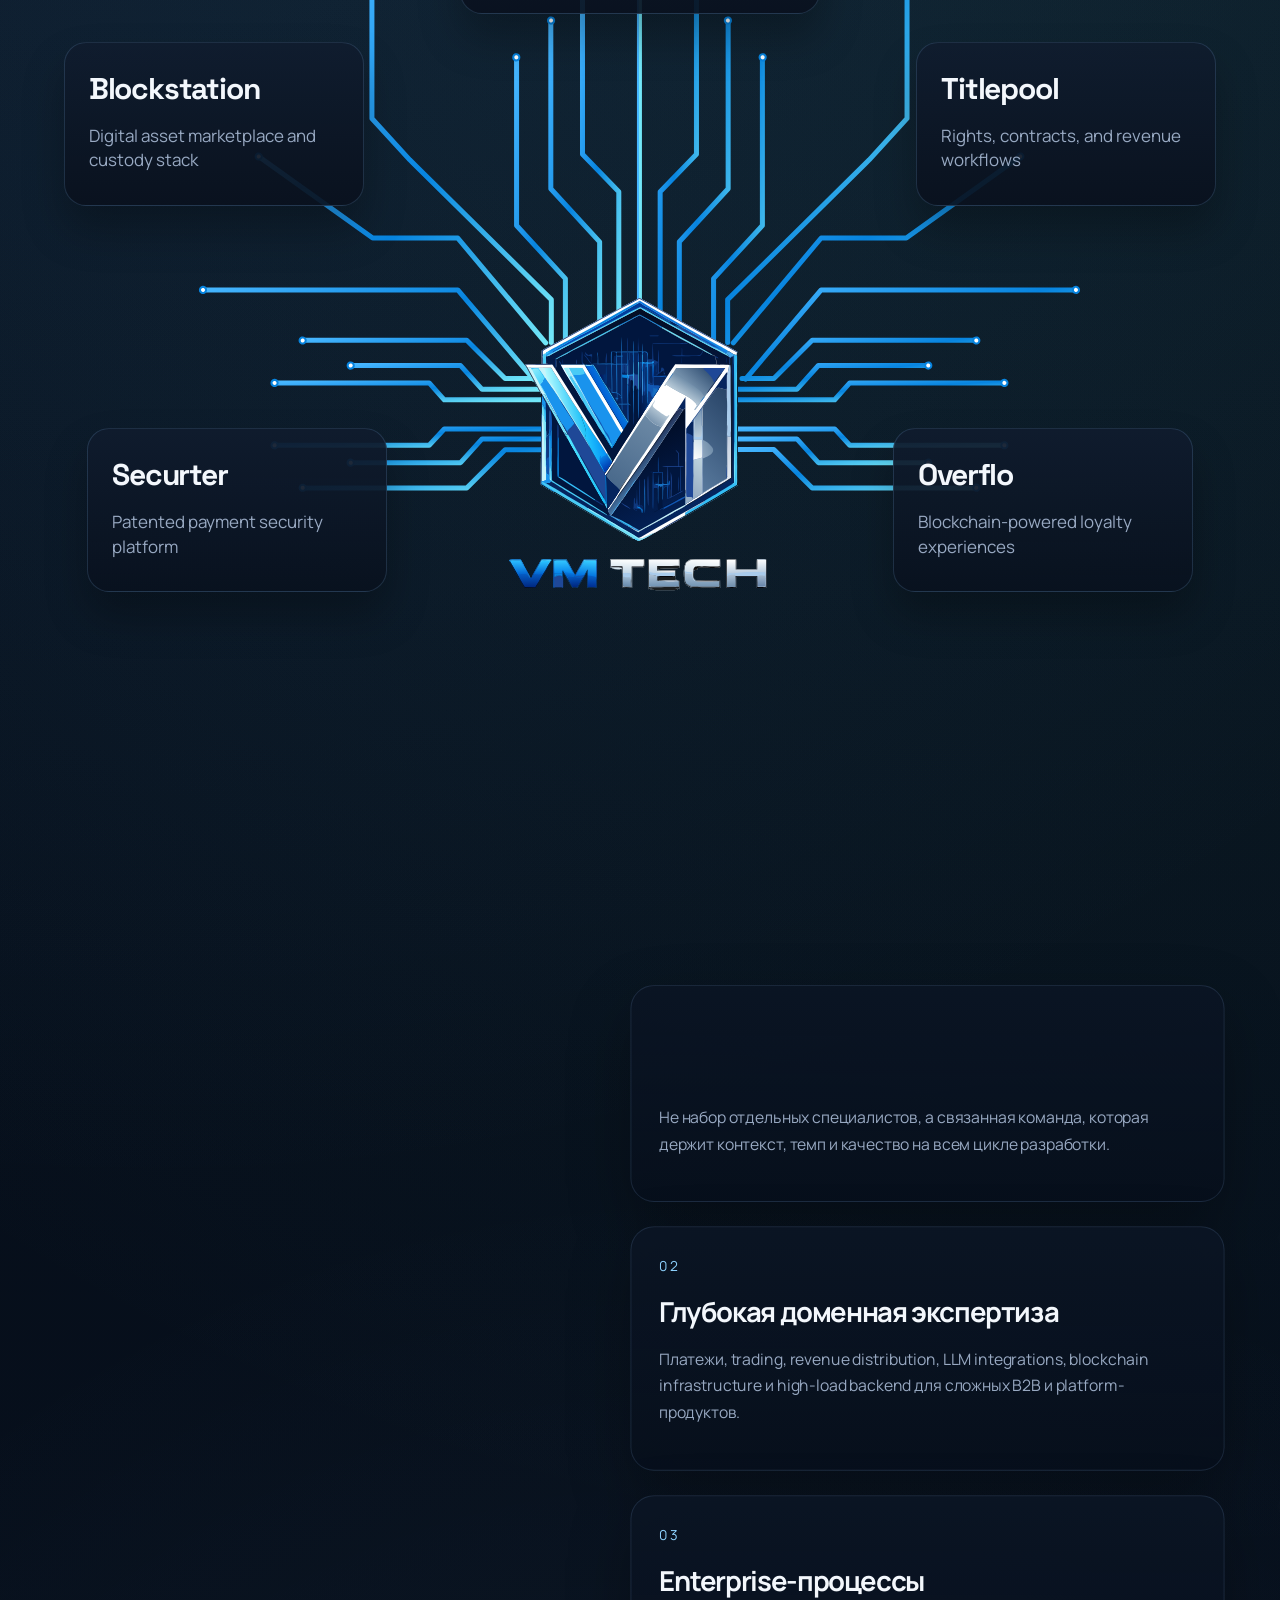
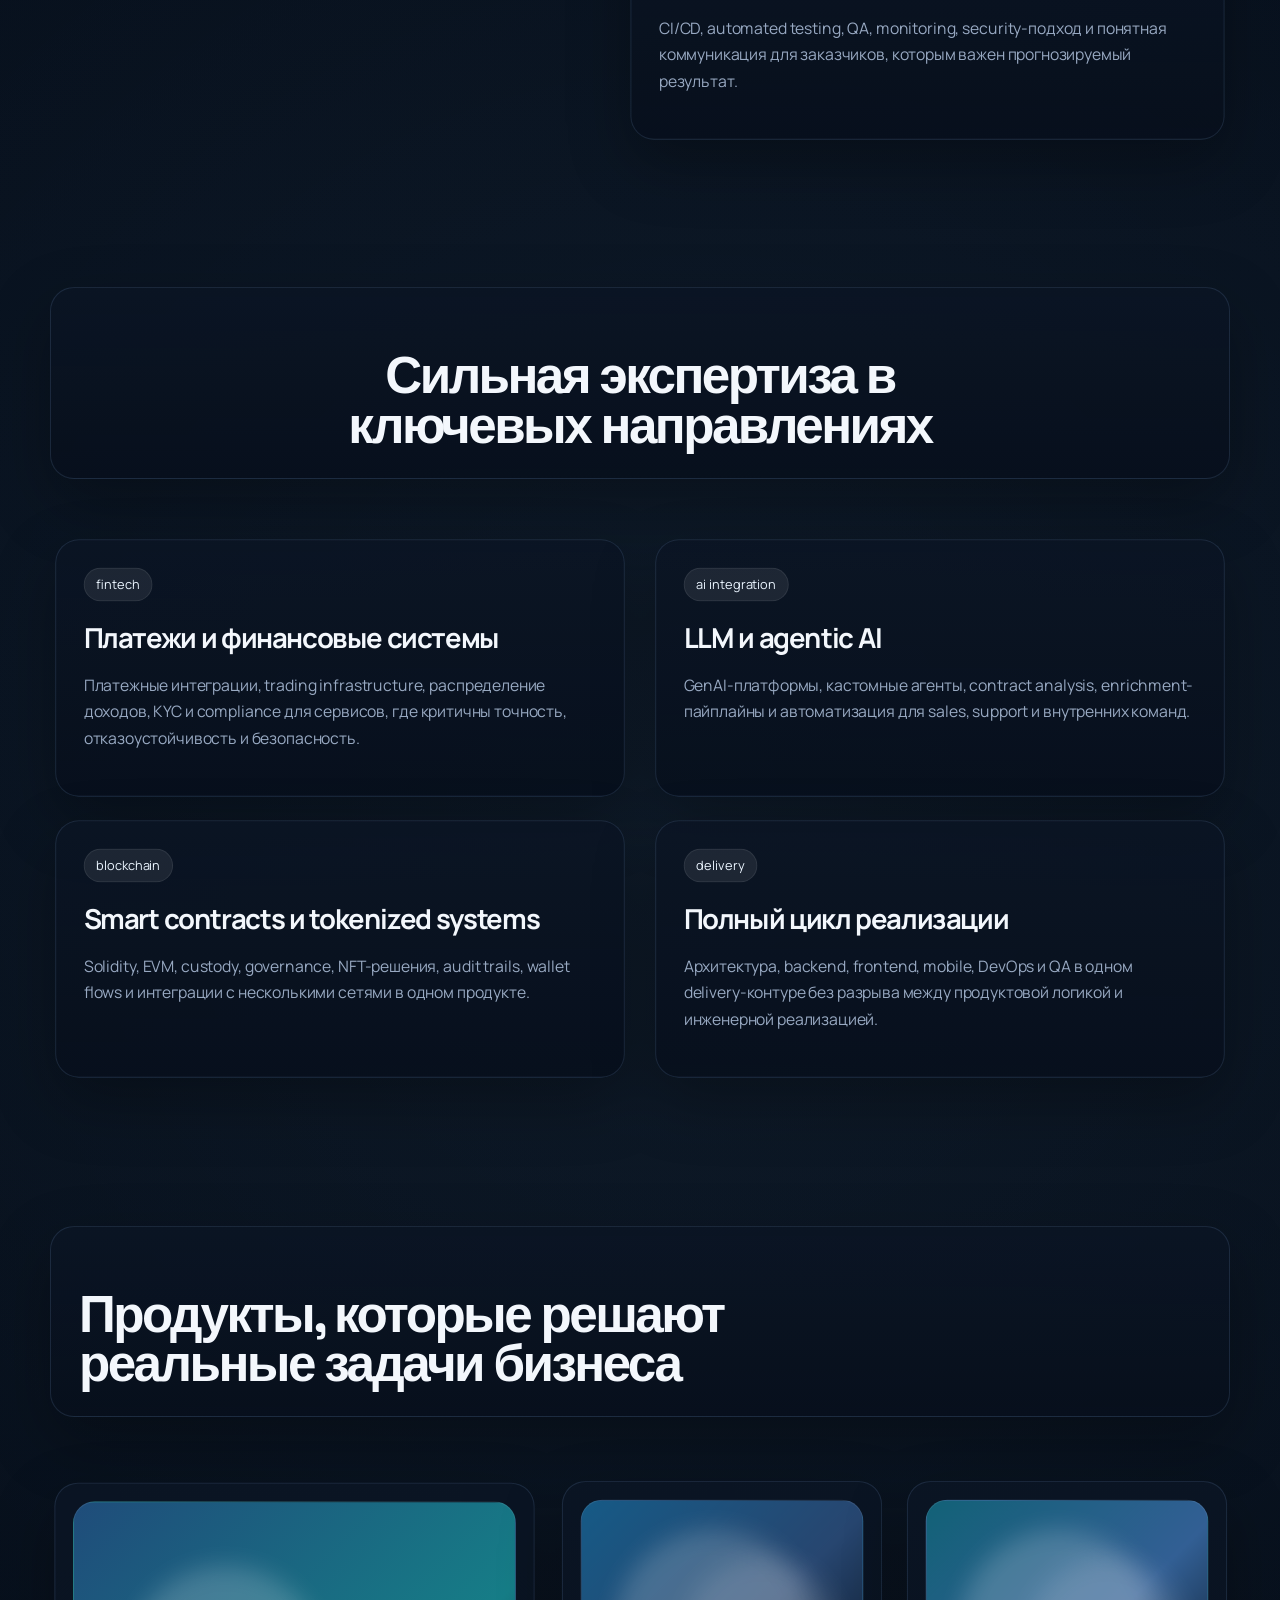
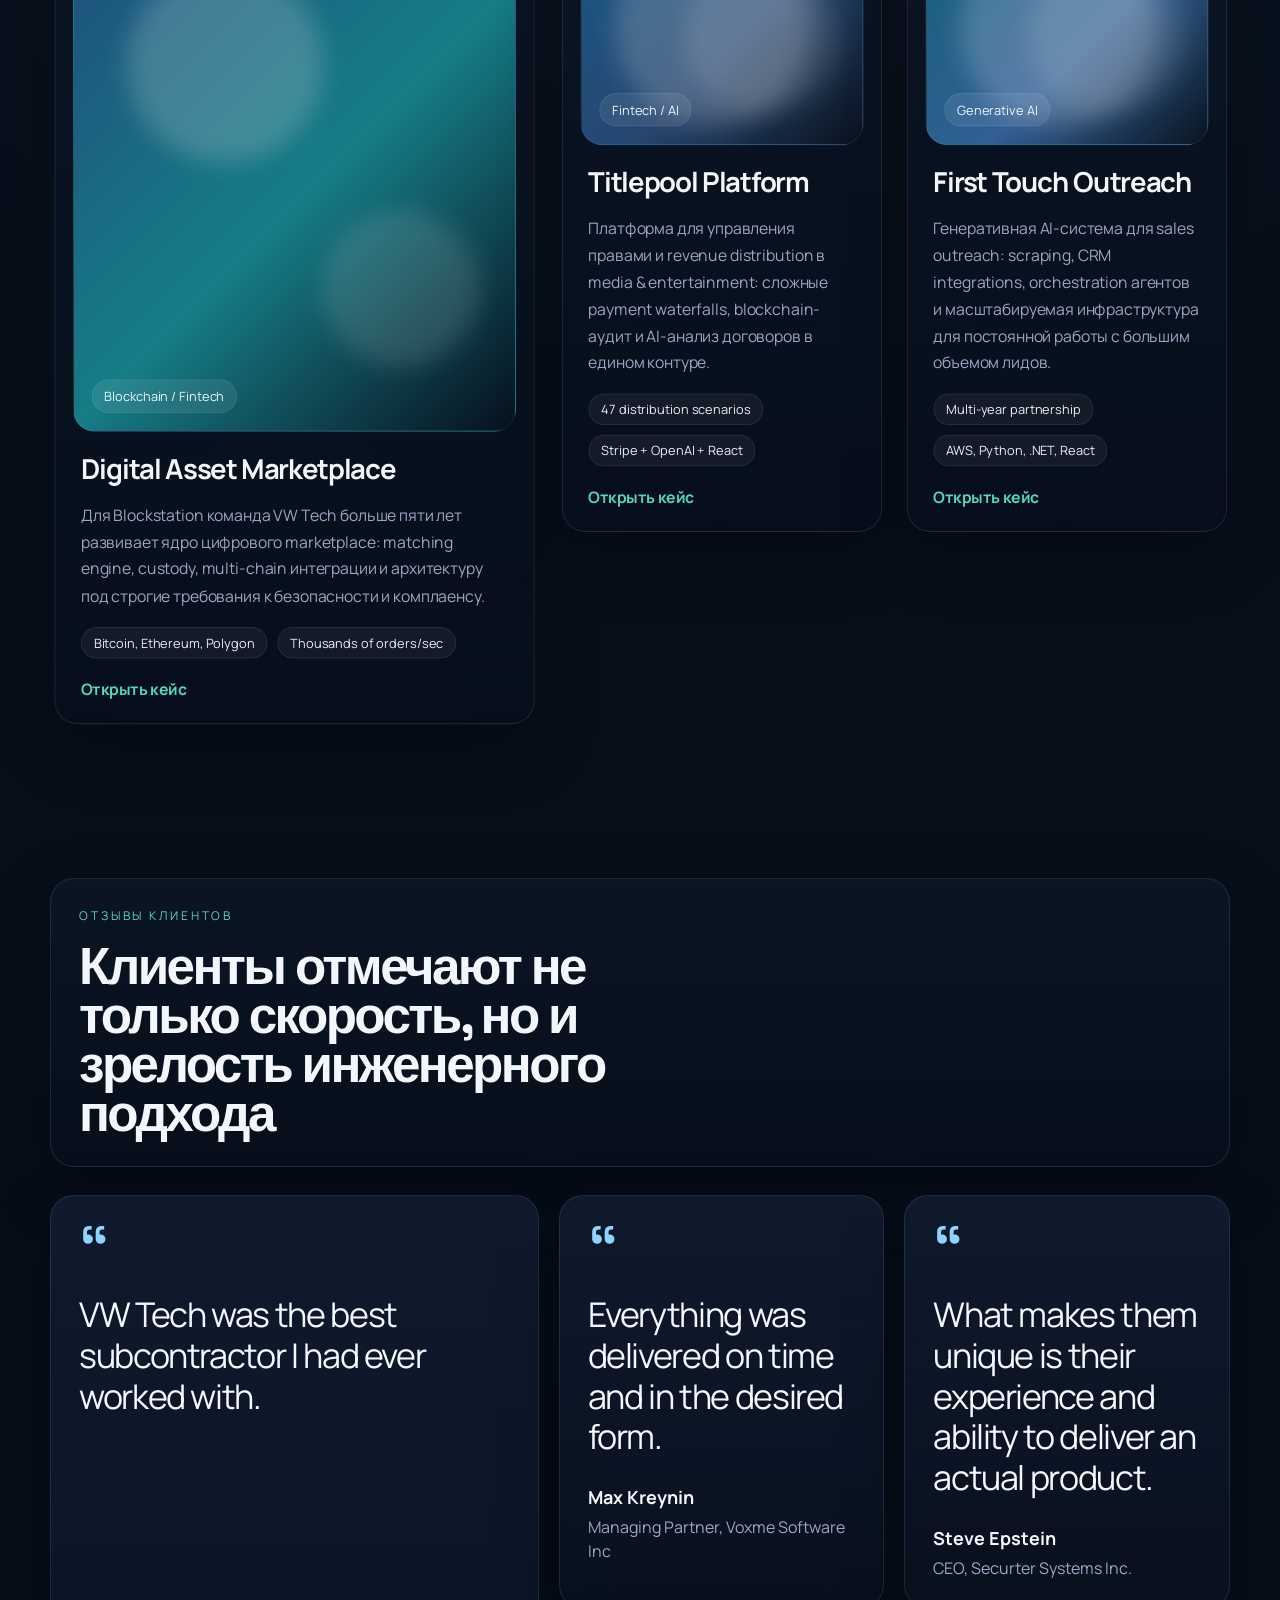
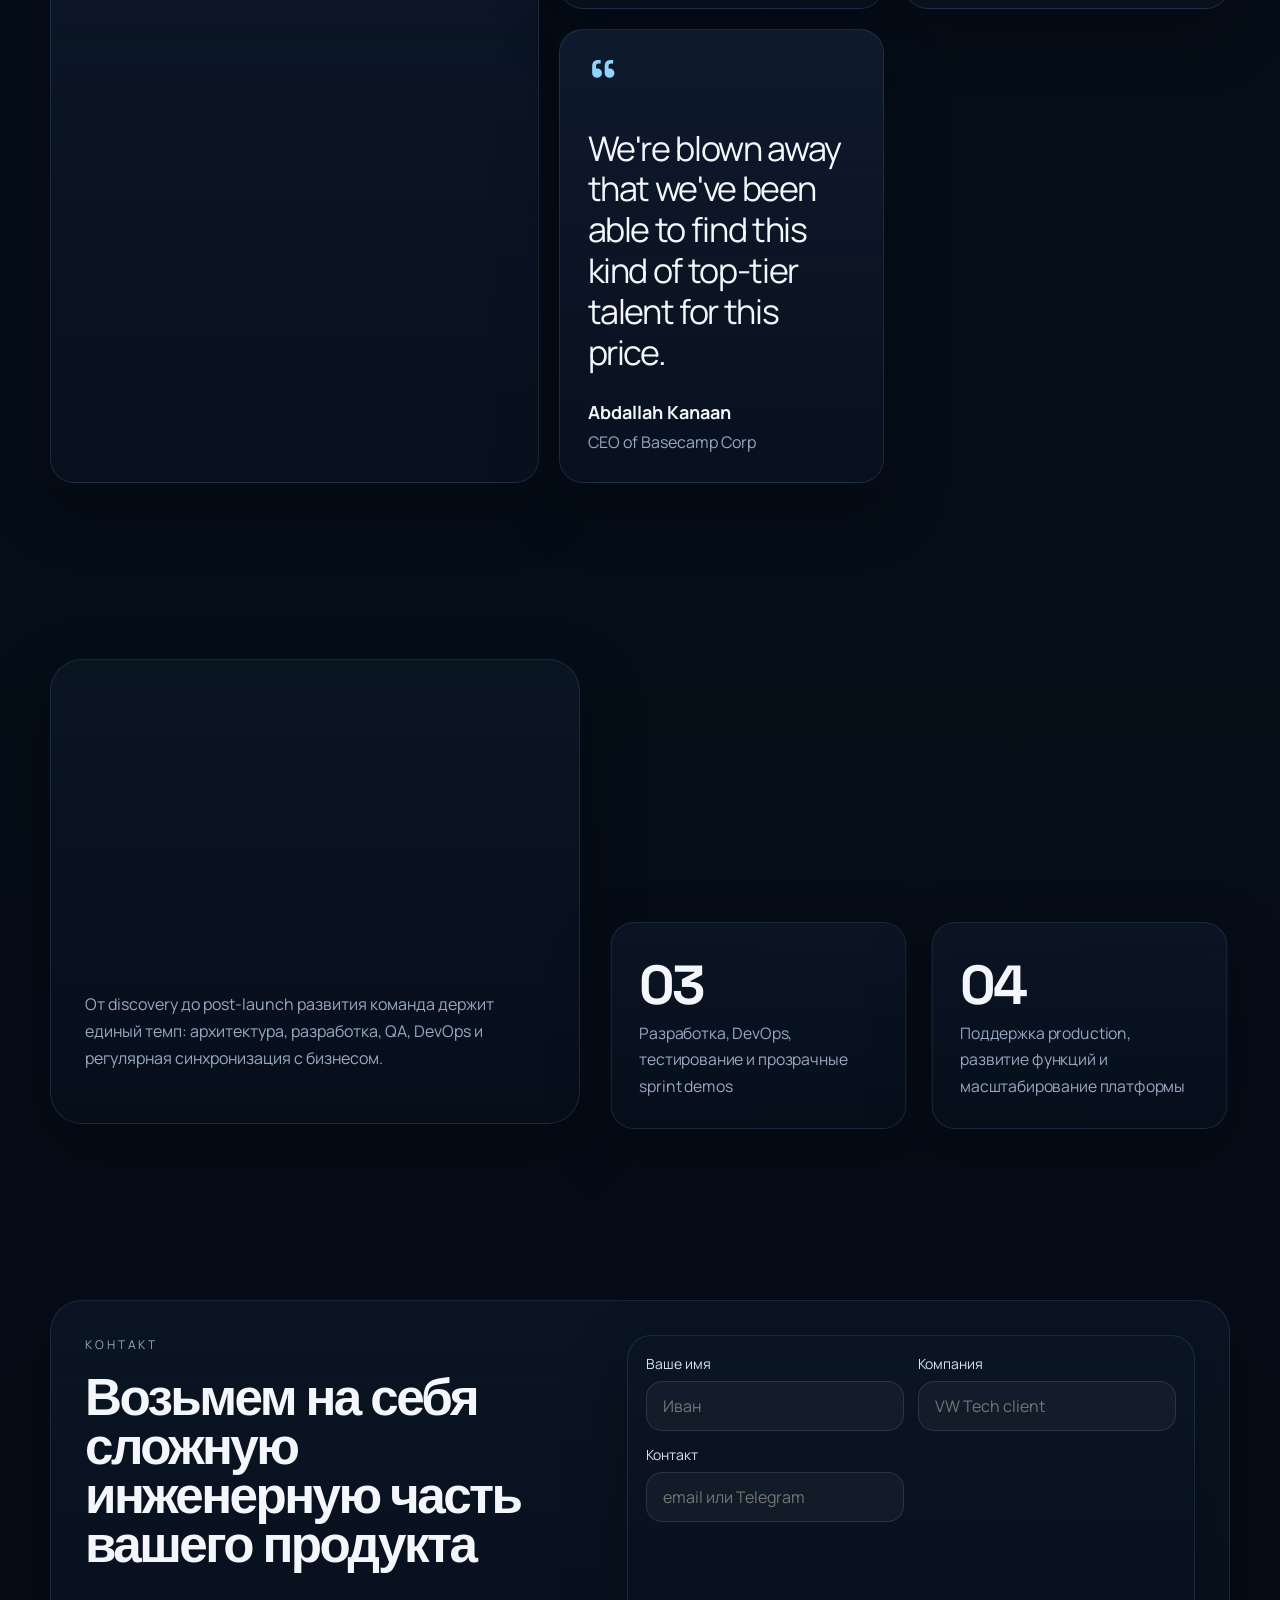
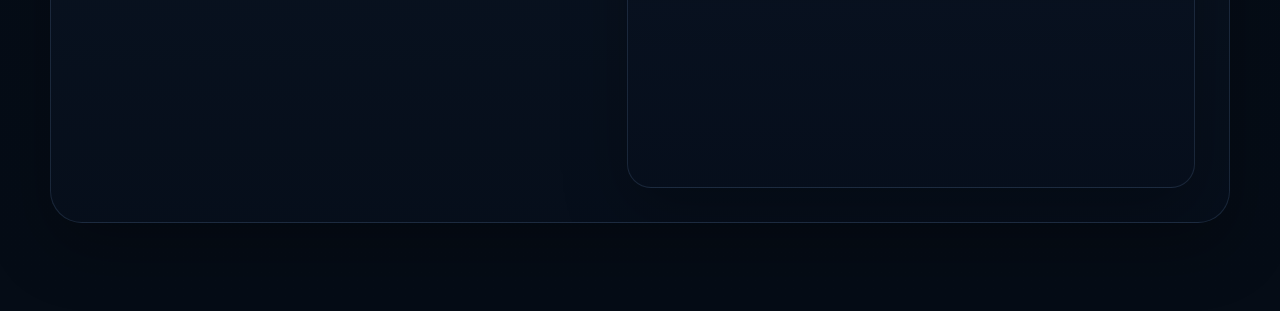
==== commit 392753f2: "Polish landing content and hero layout" ====
--- a/index.html
+++ b/index.html
@@ -54,12 +54,12 @@
           <div class="hero-copy reveal-card">
             <p class="eyebrow reveal-item">fintech, ai, blockchain</p>
             <h1 class="hero-title reveal-item">
-              Собираем продуктовые команды для сложных AI, fintech и blockchain
-              платформ.
+              Собираем команды для AI, fintech и blockchain-продуктов
             </h1>
             <p class="hero-text reveal-item">
-              Это уже не моковый лендинг: ниже собраны реальные направления,
-              кейсы и отзывы, адаптированные для этого preview-проекта.
+              Проектируем и запускаем digital-продукты с высокими требованиями к
+              надежности, скорости вывода на рынок и качеству инженерной
+              реализации.
             </p>
 
             <div class="hero-actions reveal-item">
@@ -74,10 +74,10 @@
             </div>
 
             <ul class="hero-points reveal-item">
-              <li>Выделенные senior-команды под продукт, а не body shop</li>
-              <li>Экспертиза в финансовых системах, AI и smart contracts</li>
+              <li>Выделенные продуктовые команды с сильным engineering core</li>
+              <li>Экспертиза в fintech, AI automation и blockchain-системах</li>
               <li>
-                SOC2-ready процессы, CI/CD, QA и прозрачная delivery-модель
+                Прозрачный delivery-процесс: roadmap, QA, DevOps и support
               </li>
             </ul>
           </div>
@@ -110,12 +110,17 @@
 
       <section class="section reveal-section impulse-section" id="network">
         <div class="container">
-          <div class="section-heading reveal-card centered-heading impulse-heading">
+          <div
+            class="section-heading reveal-card centered-heading impulse-heading"
+          >
             <p class="eyebrow reveal-item">selected projects</p>
-            <h2 class="section-title reveal-item">Ключевые проекты вокруг центрального ядра экспертизы</h2>
+            <h2 class="section-title reveal-item">
+              Ключевые кейсы и направления
+            </h2>
             <p class="section-text reveal-item">
-              Наведи на карточку проекта - активируются линии соответствующего
-              направления и покажут, как кейсы расходятся от общего технологического ядра.
+              Каждый проект отражает отдельный домен: торговую инфраструктуру,
+              AI-автоматизацию, права и revenue flows, платежную безопасность и
+              Web3 loyalty-механики.
             </p>
           </div>
         </div>
@@ -125,35 +130,59 @@
             <div class="network-diagram" aria-hidden="true">
               <object
                 class="network-diagram-object"
-                data="image/Group 31.svg"
+                data-src="image/Group 31.svg"
                 type="image/svg+xml"
                 data-circuit-diagram
               >
-                <img class="network-diagram-fallback" src="image/Group 31.svg" alt="" />
+                <img
+                  class="network-diagram-fallback"
+                  src="image/Group 31.svg"
+                  alt=""
+                />
               </object>
             </div>
 
-            <button class="network-node node-top-center node-featured" type="button" data-wires="wire-top-center,wire-top-left-2,wire-top-right-2">
+            <button
+              class="network-node node-top-center node-featured"
+              type="button"
+              data-wires="wire-top-center,wire-top-left-2,wire-top-right-2"
+            >
               <strong>First Touch</strong>
               <span>Generative AI sales outreach system</span>
             </button>
 
-            <button class="network-node node-left-upper" type="button" data-wires="wire-left-top-5,wire-left-top-4,wire-left-top-3">
+            <button
+              class="network-node node-left-upper"
+              type="button"
+              data-wires="wire-left-top-5,wire-left-top-4,wire-left-top-3"
+            >
               <strong>Blockstation</strong>
               <span>Digital asset marketplace and custody stack</span>
             </button>
 
-            <button class="network-node node-left-lower" type="button" data-wires="wire-left-bottom-1,wire-left-bottom-2,wire-left-bottom-3">
+            <button
+              class="network-node node-left-lower"
+              type="button"
+              data-wires="wire-left-bottom-1,wire-left-bottom-2,wire-left-bottom-3"
+            >
               <strong>Securter</strong>
               <span>Patented payment security platform</span>
             </button>
 
-            <button class="network-node node-right-upper" type="button" data-wires="wire-right-top-5,wire-right-top-4,wire-right-top-3">
+            <button
+              class="network-node node-right-upper"
+              type="button"
+              data-wires="wire-right-top-5,wire-right-top-4,wire-right-top-3"
+            >
               <strong>Titlepool</strong>
               <span>Rights, contracts, and revenue workflows</span>
             </button>
 
-            <button class="network-node node-right-lower" type="button" data-wires="wire-right-bottom-1,wire-right-bottom-2,wire-right-bottom-3">
+            <button
+              class="network-node node-right-lower"
+              type="button"
+              data-wires="wire-right-bottom-1,wire-right-bottom-2,wire-right-bottom-3"
+            >
               <strong>Overflo</strong>
               <span>Blockchain-powered loyalty experiences</span>
             </button>
@@ -166,23 +195,23 @@
           <div class="section-intro reveal-card sticky-card">
             <p class="eyebrow reveal-item">кто мы</p>
             <h2 class="section-title reveal-item">
-              Команда, которая делает production-ready платформы, а не просто
-              красивые экраны.
+              Команда, которая берет ответственность за продукт целиком - от
+              идеи до стабильной эксплуатации
             </h2>
             <p class="section-text reveal-item">
-              VW Tech строит продукты end-to-end: от discovery и архитектуры до
-              поддержки, compliance, data pipelines и развития функциональности
-              после запуска.
+              VW Tech подключается на этапе discovery, проектирует архитектуру,
+              собирает команду под задачу и доводит решение до production с
+              дальнейшим развитием.
             </p>
           </div>
 
           <div class="stack-list">
             <article class="info-card reveal-card">
               <span class="card-index reveal-item">01</span>
-              <h3 class="reveal-item">Dedicated cohesive teams</h3>
-              <p class="reveal-item">
-                Под каждый продукт собирается стабильная команда, которая держит
-                контекст и отвечает за результат на дистанции.
+              <h3 class="reveal-item">Стабильная команда под продукт</h3>
+              <p class="reveal-item">
+                Не набор отдельных специалистов, а связанная команда, которая
+                держит контекст, темп и качество на всем цикле разработки.
               </p>
             </article>
 
@@ -190,8 +219,9 @@
               <span class="card-index reveal-item">02</span>
               <h3 class="reveal-item">Глубокая доменная экспертиза</h3>
               <p class="reveal-item">
-                Платежи, trading, rights management, LLM integrations,
-                blockchain audit trails и high-load backend.
+                Платежи, trading, revenue distribution, LLM integrations,
+                blockchain infrastructure и high-load backend для сложных B2B и
+                platform-продуктов.
               </p>
             </article>
 
@@ -199,8 +229,9 @@
               <span class="card-index reveal-item">03</span>
               <h3 class="reveal-item">Enterprise-процессы</h3>
               <p class="reveal-item">
-                Source control, CI/CD, automated testing, QA, monitoring и
-                security-подход, необходимый для серьезных B2B-продуктов.
+                CI/CD, automated testing, QA, monitoring, security-подход и
+                понятная коммуникация для заказчиков, которым важен
+                прогнозируемый результат.
               </p>
             </article>
           </div>
@@ -212,8 +243,7 @@
           <div class="section-heading reveal-card centered-heading">
             <p class="eyebrow reveal-item">направления</p>
             <h2 class="section-title reveal-item">
-              Наполнение здесь теперь опирается на реальные доменные области VW
-              Tech.
+              Сильная экспертиза в ключевых направлениях
             </h2>
           </div>
 
@@ -222,9 +252,9 @@
               <span class="service-tag reveal-item">fintech</span>
               <h3 class="reveal-item">Платежи и финансовые системы</h3>
               <p class="reveal-item">
-                Payment integrations, trading infrastructure, waterfall
-                distributions, KYC и комплаенс для продуктов, где ошибки стоят
-                дорого.
+                Платежные интеграции, trading infrastructure, распределение
+                доходов, KYC и compliance для сервисов, где критичны точность,
+                отказоустойчивость и безопасность.
               </p>
             </article>
 
@@ -232,8 +262,9 @@
               <span class="service-tag reveal-item">ai integration</span>
               <h3 class="reveal-item">LLM и agentic AI</h3>
               <p class="reveal-item">
-                GenAI-платформы, custom agents, contract analysis, enrichment и
-                automation вокруг sales, support и внутренних процессов.
+                GenAI-платформы, кастомные агенты, contract analysis,
+                enrichment-пайплайны и автоматизация для sales, support и
+                внутренних команд.
               </p>
             </article>
 
@@ -241,8 +272,8 @@
               <span class="service-tag reveal-item">blockchain</span>
               <h3 class="reveal-item">Smart contracts и tokenized systems</h3>
               <p class="reveal-item">
-                Solidity, EVM, custody, governance, NFT-решения, audit trails и
-                интеграции с несколькими сетями одновременно.
+                Solidity, EVM, custody, governance, NFT-решения, audit trails,
+                wallet flows и интеграции с несколькими сетями в одном продукте.
               </p>
             </article>
 
@@ -250,8 +281,9 @@
               <span class="service-tag reveal-item">delivery</span>
               <h3 class="reveal-item">Полный цикл реализации</h3>
               <p class="reveal-item">
-                Архитектура, backend, frontend, mobile, DevOps и QA в едином
-                delivery-контуре без разрыва между стратегией и исполнением.
+                Архитектура, backend, frontend, mobile, DevOps и QA в одном
+                delivery-контуре без разрыва между продуктовой логикой и
+                инженерной реализацией.
               </p>
             </article>
           </div>
@@ -263,8 +295,7 @@
           <div class="section-heading reveal-card">
             <p class="eyebrow reveal-item">кейсы</p>
             <h2 class="section-title reveal-item">
-              Вместо вымышленных проектов здесь теперь реальные истории с сайта
-              компании.
+              Продукты, которые решают реальные задачи бизнеса
             </h2>
           </div>
 
@@ -276,9 +307,10 @@
               <div class="project-copy reveal-item">
                 <h3>Digital Asset Marketplace</h3>
                 <p>
-                  Для Blockstation команда VW Tech более 5 лет развивает
-                  core-технологии цифрового marketplace: matching engine,
-                  custody, multi-chain интеграции и PCI/KYC-ready архитектуру.
+                  Для Blockstation команда VW Tech больше пяти лет развивает
+                  ядро цифрового marketplace: matching engine, custody,
+                  multi-chain интеграции и архитектуру под строгие требования к
+                  безопасности и комплаенсу.
                 </p>
                 <div class="project-meta">
                   <span>Bitcoin, Ethereum, Polygon</span>
@@ -298,8 +330,8 @@
                 <h3>Titlepool Platform</h3>
                 <p>
                   Платформа для управления правами и revenue distribution в
-                  media & entertainment: payment waterfalls, blockchain-аудит и
-                  AI contract analysis.
+                  media & entertainment: сложные payment waterfalls,
+                  blockchain-аудит и AI-анализ договоров в едином контуре.
                 </p>
                 <div class="project-meta">
                   <span>47 distribution scenarios</span>
@@ -319,8 +351,8 @@
                 <h3>First Touch Outreach</h3>
                 <p>
                   Генеративная AI-система для sales outreach: scraping, CRM
-                  integrations, orchestration агентов и масштабируемая AWS
-                  инфраструктура.
+                  integrations, orchestration агентов и масштабируемая
+                  инфраструктура для постоянной работы с большим объемом лидов.
                 </p>
                 <div class="project-meta">
                   <span>Multi-year partnership</span>
@@ -340,7 +372,8 @@
           <div class="section-heading reveal-card">
             <p class="eyebrow reveal-item">отзывы клиентов</p>
             <h2 class="section-title reveal-item">
-              Добавил блок с реальными клиентскими отзывами вместо заглушек.
+              Клиенты отмечают не только скорость, но и зрелость инженерного
+              подхода
             </h2>
           </div>
 
@@ -399,13 +432,13 @@
           <div class="metrics-copy reveal-card">
             <p class="eyebrow reveal-item">как работаем</p>
             <h2 class="section-title reveal-item">
-              Процесс ориентирован на устойчивую delivery-модель и сложные
-              продуктовые контуры.
+              Выстраиваем процесс так, чтобы сложный проект не создавал лишних
+              проблем
             </h2>
             <p class="section-text reveal-item">
-              По материалам основного сайта: discovery, архитектура, сборка
-              команды, CI/CD, automated testing, QA и дальнейшее развитие после
-              запуска.
+              От discovery до post-launch развития команда держит единый темп:
+              архитектура, разработка, QA, DevOps и регулярная синхронизация с
+              бизнесом.
             </p>
           </div>
 
@@ -413,13 +446,15 @@
             <article class="metric-card reveal-card">
               <strong class="reveal-item">01</strong>
               <span class="reveal-item"
-                >Discovery, анализ требований и продуктовая декомпозиция</span
+                >Discovery, анализ задач и приоритизация того, что реально дает
+                value</span
               >
             </article>
             <article class="metric-card reveal-card">
               <strong class="reveal-item">02</strong>
               <span class="reveal-item"
-                >Архитектура, security-подход и формирование core-команды</span
+                >Архитектура, security-подход и сборка core-команды под нужный
+                темп</span
               >
             </article>
             <article class="metric-card reveal-card">
@@ -432,7 +467,7 @@
             <article class="metric-card reveal-card">
               <strong class="reveal-item">04</strong>
               <span class="reveal-item"
-                >Поддержка production, новые фичи и масштабирование
+                >Поддержка production, развитие функций и масштабирование
                 платформы</span
               >
             </article>
@@ -445,13 +480,11 @@
           <div class="contact-copy">
             <p class="eyebrow reveal-item">контакт</p>
             <h2 class="section-title reveal-item">
-              Если нужно так же приземлить реальный контент в полноценный
-              маркетинговый сайт, можно идти дальше и переносить остальные
-              разделы.
+              Возьмем на себя сложную инженерную часть вашего продукта
             </h2>
             <p class="section-text reveal-item">
-              В форму оставил текущую заглушку, но блок уже не выглядит моковым:
-              кейсы и отзывы теперь основаны на реальном материале компании.
+              Подключаемся как к запуску нового продукта с нуля, так и к усилению
+              существующей команды в AI, fintech или blockchain-направлении.
             </p>
           </div>
 
--- a/styles.css
+++ b/styles.css
@@ -636,7 +636,7 @@
 
 .section-title {
   font-size: clamp(30px, 4vw, 52px);
-  max-width: 14ch;
+  max-width: 20ch;
 }
 
 .hero-text,
@@ -822,12 +822,13 @@
 
 .visual-float {
   position: absolute;
-  width: 220px;
+  width: min(220px, calc(50% - 28px));
   padding: 20px;
   border-radius: 22px;
   border: 1px solid rgba(255, 255, 255, 0.12);
   background: rgba(8, 14, 27, 0.82);
   backdrop-filter: blur(18px);
+  box-shadow: 0 18px 44px rgba(0, 0, 0, 0.28);
 }
 
 .visual-float span {
@@ -840,12 +841,12 @@
 
 .float-top {
   top: 30px;
-  left: -10px;
+  left: 20px;
 }
 
 .float-bottom {
-  right: 0;
-  bottom: 36px;
+  top: 56px;
+  right: 20px;
 }
 
 .floating-card {
@@ -1633,6 +1634,10 @@
 }
 
 @media (max-width: 820px) {
+  .electric-strings-canvas {
+    display: none;
+  }
+
   .header-nav {
     display: none;
   }
@@ -1689,6 +1694,15 @@
   .network-node {
     min-height: 96px;
     padding: 16px 14px;
+  }
+
+  .network-node,
+  .network-node::before,
+  .network-node::after,
+  .network-diagram .wire-line,
+  .network-diagram .wire-line-overlay {
+    transition: none !important;
+    animation: none !important;
   }
 
   .info-card:hover,
